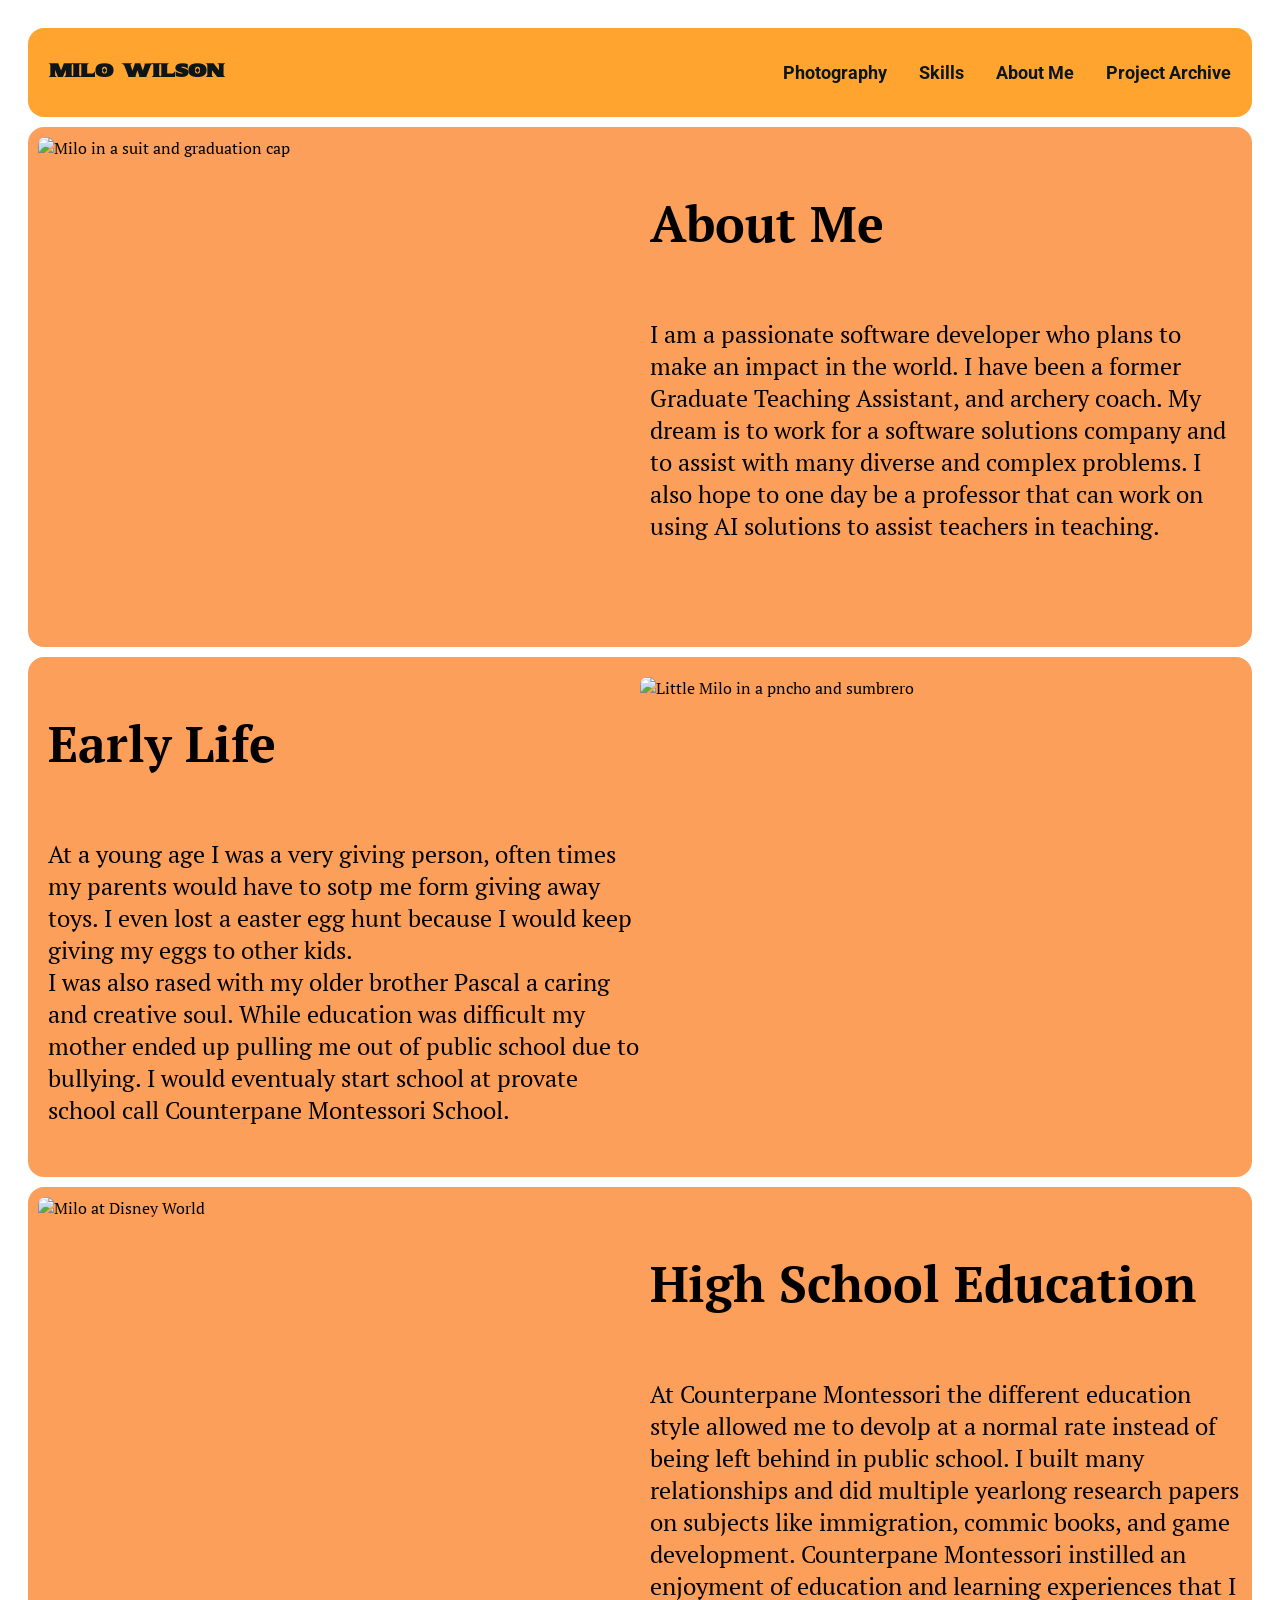
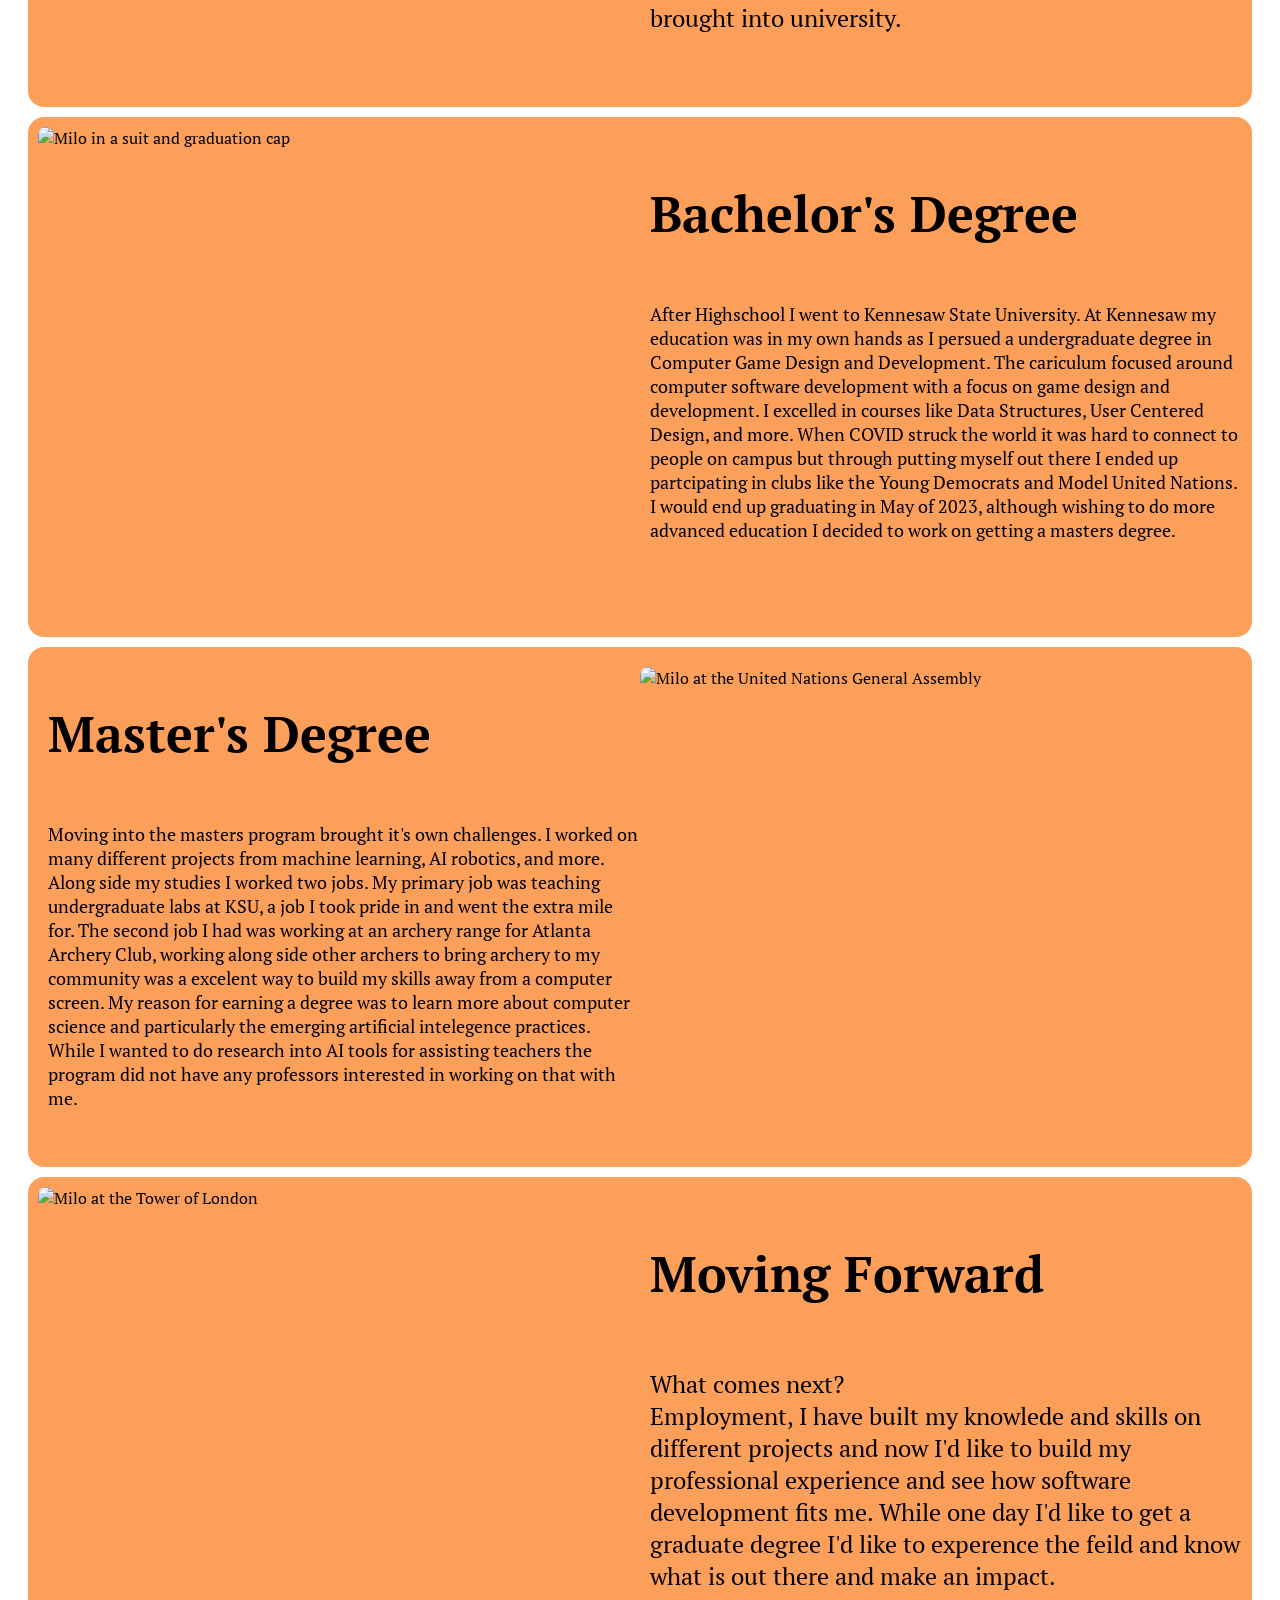
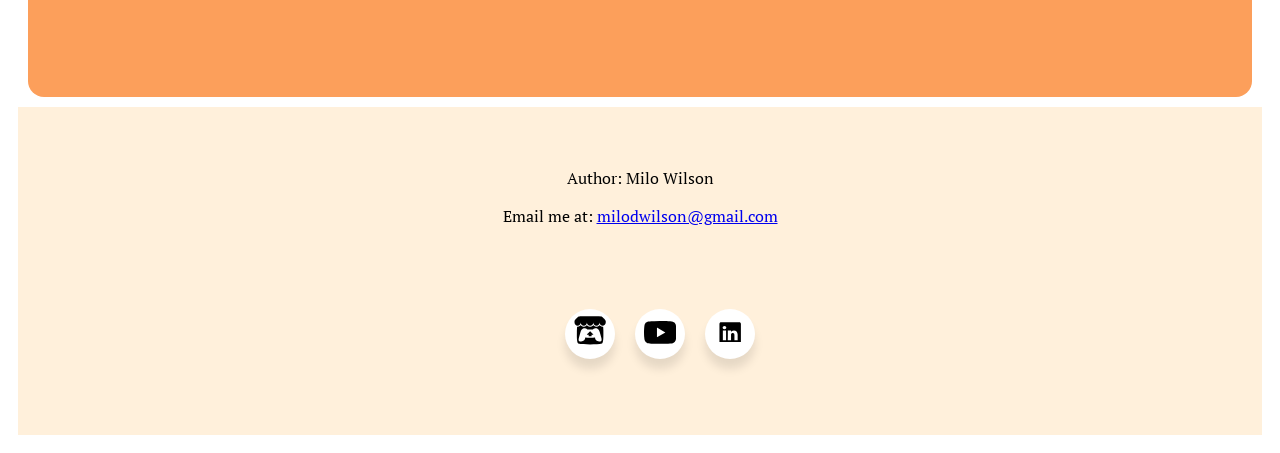
==== about-me.html @ 21caacc8 "Added the About Me page Created the About me page. need to go through and check things like spelling" ====
<!DOCTYPE html>
<html lang="en">
    <head>
        <meta charset="UTF-8">
        <meta name="viewport" content="width=device-width, initial-scale=1.0">
        <title>Document</title>
        <link rel = "stylesheet" href="style.css">        
        <link href="https://fonts.googleapis.com/css2?family=Finlandica:ital,wght@0,400..700;1,400..700&family=PT+Serif:ital,wght@0,400;0,700;1,400;1,700&family=Roboto:ital,wght@0,100..900;1,100..900&family=Sekuya&display=swap" rel="stylesheet">
    </head>
    <body>
        <!-- Header menu bar -->
        <header class="header">
            <h1><a href="index.html">MILO WILSON</a></h1>
            <h2><a href="#projArch"> Project Archive </a></h2>
            <h2><a href="about-me.html"> About Me </a></h2>
            <h2><a href="#skills"> Skills </a></h2>
            <h2><a href="#pictures"> Photography </a></h2>
        </header>

        <!-- About me text -->
        <div  class="aboutmeleft">
            <div class="leftheadlinebox">
                <img src="/images/IMG_0052.JPG" alt="Milo in a suit and graduation cap" style="object-position: 50% 30%;" >
            </div>
            <div class="rightheadlinebox">
                <h1>About Me</h1>
                <p>I am a passionate software developer who plans to make an impact in the world. I have been a former Graduate Teaching Assistant, and archery coach. My dream is to work for a software solutions company and to assist with many diverse and complex problems. I also hope to one day be a professor that can work on using AI solutions to assist teachers in teaching.</p>
            </div>
        </div>

        <!-- Early Life text -->
        <div class="aboutmeright">
            <div class="leftheadlinebox">
                <h1>Early Life</h1>
                <p>At a young age I was a very giving person, often times my parents would have to sotp me form giving away toys. I even lost a easter egg hunt because I would keep giving my eggs to other kids. <br> I was also rased with my older brother Pascal a caring and creative soul. While education was difficult my mother ended up pulling me out of public school due to bullying. I would eventualy start school at provate school call Counterpane Montessori School.</p>
            </div>
            <div class="rightheadlinebox">
                <img src="/images/photo.JPG" alt="Little Milo in a pncho and sumbrero" style="object-position: 50% 50%;" >
            </div>
        </div>

        <!-- Highschool text -->
        <div  class="aboutmeleft">
            <div class="leftheadlinebox">
                <img src="/images/7A127097-52F4-4627-A949-F23EF33FB3D7_1_105_c.jpeg" alt="Milo at Disney World" style="object-position: 50% 5%;" >
            </div>
            <div class="rightheadlinebox">
                <h1>High School Education</h1>
                <p>At Counterpane Montessori the different education style allowed me to devolp at a normal rate instead of being left behind in public school. I built many relationships and did multiple yearlong research papers on subjects like immigration, commic books, and game development. Counterpane Montessori instilled an enjoyment of education and learning experiences that I brought into university.</p>
            </div>
        </div>

        <!-- Bachelor's text -->
        <div  class="aboutmeleft">
            <div class="leftheadlinebox">
                <img src="/images/IMG_0249.JPG" alt="Milo in a suit and graduation cap" style="object-position: 50% 30%;" >
            </div>
            <div class="rightheadlinebox">
                <h1>Bachelor's Degree</h1>
                <p style="font-size: large;">After Highschool I went to Kennesaw State University. At Kennesaw my education was in my own hands as I persued a undergraduate degree in Computer Game Design and Development. The cariculum focused around computer software development with a focus on game design and development. I excelled in courses like Data Structures, User Centered Design, and more. When COVID struck the world it was hard to connect to people on campus but through putting myself out there I ended up partcipating in clubs like the Young Democrats and Model United Nations. I would end up graduating in May of 2023, although wishing to do more advanced education I decided to work on getting a masters degree. </p>
            </div>
        </div>

        <!-- Master's text -->
        <div class="aboutmeright">
            <div class="leftheadlinebox">
                <h1>Master's Degree</h1>
                <p style="font-size: large;">Moving into the masters program brought it's own challenges. I worked on many different projects from machine learning, AI robotics, and more. Along side my studies I worked two jobs. My primary job was teaching undergraduate labs at KSU, a job I took pride in and went the extra mile for. The second job I had was working at an archery range for Atlanta Archery Club, working along side other archers to bring archery to my community was a excelent way to build my skills away from a computer screen. My reason for earning a degree was to learn more about computer science and particularly the emerging artificial intelegence practices. While I wanted to do research into AI tools for assisting teachers the program did not have any professors interested in working on that with me.</p>
            </div>
            <div class="rightheadlinebox">
                <img src="/images/IMG_2482.png" alt="Milo at the United Nations General Assembly" style="object-position: 50% 35%;" >
            </div>
        </div>

        <!-- Moving Forward text -->
        <div  class="aboutmeleft">
            <div class="leftheadlinebox">
                <img src="/images/IMG_5169.jpeg" alt="Milo at the Tower of London" style="object-position: 50% 60%;" >
            </div>
            <div class="rightheadlinebox">
                <h1>Moving Forward</h1>
                <p>What comes next?<br>Employment, I have built my knowlede and skills on different projects and now I'd like to build my professional experience and see how software development fits me. While one day I'd like to get a graduate degree I'd like to experence the feild and know what is out there and make an impact.</p>
            </div>
        </div>
        
    </body>
    <footer>
        <br>
        <br>
        <p>Author: Milo Wilson</p>
        <p>Email me at: <a href="mailto:milodwilson@gmail.com">milodwilson@gmail.com</a></p>
        <ul class="wrapper">

        <!--Itch.io Button-->
        <li class="icon itchio">
            <span class="tooltip">itch.io</span>
            <a href="https://milo-wilson.itch.io/" target="_blank" rel="noopener noreferrer">
            <svg 
                height="1.8em"
                fill="currentColor"
                viewBox="0 0 48 48"
                xmlns="http://www.w3.org/2000/svg" 
                class="itchio" 
            >
                <path 
                d="M6.7871 2.2575C4.7672 3.4569.7878 8.0286.75 9.2274v1.9846C.75 13.7276 3.1014 15.9386 5.2363 15.9386c2.5635 0 4.6994-2.1245 4.6995-4.6462 0 2.5216 2.0626 4.6462 4.6264 4.6462 2.5639 0 4.5602-2.1245 4.5602-4.6462 0 2.5216 2.1932 4.6462 4.757 4.6462h.0465c2.5639 0 4.7571-2.1245 4.7571-4.6462 0 2.5216 1.9966 4.6462 4.5601 4.6462 2.5638 0 4.6264-2.1245 4.6264-4.6462 0 2.5216 2.1363 4.6462 4.6995 4.6462 2.135 0 4.4863-2.2106 4.4863-4.7266V9.2274c-.0378-1.1991-4.0172-5.771-6.0366-6.9698C34.7412 2.0372 30.3889 1.999 23.9027 2c-6.4862.0007-15.329.1019-17.1161.2575zm12.3032 12.4962a5.2887 5.2887 90 01-.902 1.1616c-.9678.9462-2.2943 1.5328-3.7566 1.5328a5.375 5.375 90 01-3.7646-1.5335c-.3506-.3434-.6171-.7107-.8611-1.1383l-.0011.0007c-.2438.4284-.5836.7954-.9349 1.1392a5.3784 5.3784 90 01-3.7646 1.5324c-.1762 0-.3597-.0487-.508-.0996-.2061 2.146-.293 4.197-.3239 5.6924l-.0004.0085c-.0038.7594-.0075 1.3839-.0114 2.2514.0397 4.5027-.4459 14.5942 1.9854 17.0737 3.7675.8786 10.7002 1.2785 17.6553 1.281h.0011c6.9549-.0024 13.8876-.4026 17.6551-1.281 2.4312-2.4797 1.9457-12.5711 1.9854-17.074-.0042-.8673-.0075-1.4918-.0114-2.2514l-.0007-.0085c-.0306-1.4957-.1175-3.5465-.3237-5.6925-.1483.0509-.3315.0996-.508.0996a5.3784 5.3784 90 01-3.7646-1.5324c-.3514-.3439-.6911-.7107-.9352-1.1392l-.0011-.0007c-.2442.4277-.5106.7952-.8611 1.1383a5.3747 5.3747 90 01-3.7643 1.5334c-1.4621 0-2.7888-.5869-3.7566-1.5329a5.2887 5.2887 90 01-.902-1.1616 5.2822 5.2822 90 01-.8938 1.1616 5.3765 5.3765 90 01-3.765 1.5332c-.0509 0-.1019-.0023-.1528-.0038h-.0014c-.0509.0015-.1019.0038-.1533.0038a5.3765 5.3765 90 01-3.765-1.5329 5.2826 5.2826 90 01-.8938-1.1616zm-3.8661 4.9991-.0004.0019h.0028c1.531.0033 2.8911 0 4.5763 1.8392 1.3263-.1391 2.7123-.2085 4.0993-.2065h.0011c1.3871-.0019 2.773.0674 4.0994.2065 1.6852-1.8394 3.0454-1.8362 4.5763-1.8392h.0027l-.0004-.0019c.7234 0 3.6169 0 5.6332 5.6629L40.3803 33.1842c1.6049 5.7793-.5138 5.9207-3.1567 5.9256-3.9192-.1459-6.0893-2.9921-6.0893-5.8379-2.1695.3555-4.7003.5333-7.2312.5335h-.0011c-2.531 0-5.062-.1779-7.2312-.5335 0 2.8458-2.1703 5.692-6.0893 5.8379-2.6427-.005-4.7612-.1463-3.1565-5.9256L9.5913 25.4159C11.6076 19.7531 14.5012 19.7531 15.2245 19.7531zm8.678 4.4503v.0011c-.0038.0038-4.1258 3.7894-4.867 5.1359l2.6993-.1081v2.3541c0 .1102 1.0832.0653 2.1676.0151h.0011c1.084.0503 2.1674.0951 2.1674-.0151v-2.3541l2.6993.1081c-.7414-1.3465-4.867-5.1359-4.867-5.1359v-.0011l-.0007.0004z"
                ></path>
            </svg>
            </a>
        </li>

        <!--YouTube Button-->
        <li class="icon youtube">
            <span class="tooltip">YouTube</span>
            <a href="https://www.youtube.com/@milodwilson" target="_blank" rel="noopener noreferrer">
            <svg
                height="1.8em"
                fill="currentColor"
                viewBox="0 0 48 48"
                xmlns="http://www.w3.org/2000/svg"
                class="youtube"
            >
                <path
                d="M24.153 8.997h.267c2.466.009 14.961.099 18.33 1.005a6.03 6.03 90 014.245 4.26c.303 1.14.516 2.649.66 4.206l.03.312.066.78.024.312c.195 2.742.219 5.31.222 5.871v.225c-.003.582-.03 3.324-.246 6.18l-.024.315-.027.312c-.15 1.716-.372 3.42-.705 4.674a6.03 6.03 90 01-4.245 4.26c-3.48.936-16.707 1.002-18.54 1.005h-.426c-.927 0-4.761-.018-8.781-.156l-.51-.018-.261-.012-.513-.021-.513-.021c-3.33-.147-6.501-.384-7.962-.78a6.03 6.03 90 01-4.245-4.257c-.333-1.251-.555-2.958-.705-4.674L.27 32.46l-.024-.312A93 93 90 010 26.04v-.369c.006-.645.03-2.874.192-5.334l.021-.309.009-.156.024-.312.066-.78.03-.312c.144-1.557.357-3.069.66-4.206a6.03 6.03 90 014.245-4.26c1.461-.39 4.632-.63 7.962-.78l.51-.021.516-.018.258-.009.513-.021A300 300 90 0123.574 9zM19.2 18.627v14.454l12.471-7.224z"
                ></path>
            </svg>
            </a>
        </li>

        <!--Linked In Button-->
        <li class="icon linkedin">
            <span class="tooltip">LinkedIn</span>
            <a href="https://www.linkedin.com/in/milo-wilson-0049b21b9/" target="_blank" rel="noopener noreferrer">
            <svg
                xmlns="http://www.w3.org/2000/svg"
                height="1.2em"
                fill="currentColor"
                class="bi bi-linkedin"
                viewBox="0 0 48 48"
            >
                <path
                d="M1 6.4137C1 4.5281 2.5669 3 4.5001 3h40.6608C47.0941 3 48.661 4.5281 48.661 6.4137v40.8335c0 1.8856-1.5669 3.4137-3.5001 3.4137H4.5001C2.5669 50.661 1 49.1328 1 47.2472zm14.7243 36.4845V21.3763H8.5721v21.5219zm-3.5746-24.462c2.4933 0 4.0452-1.6503 4.0452-3.7176-.0447-2.112-1.549-3.7176-3.9976-3.7176S8.1491 12.6096 8.1491 14.7186c0 2.0673 1.552 3.7176 3.9529 3.7176zm14.62 24.462V30.8787c0-.6434.0477-1.2868.2383-1.7456.5153-1.2839 1.692-2.6154 3.6699-2.6154 2.5886 0 3.6222 1.972 3.6222 4.8674v11.5131h7.1521V30.554c0-6.613-3.5269-9.6871-8.2334-9.6871-3.795 0-5.4959 2.0852-6.4491 3.5537v.0745h-.0477l.0477-.0745V21.3763h-7.1491c.0894 2.0196 0 21.5219 0 21.5219z"
                ></path>
            </svg>
            </a>
        </li>
        </ul>
    </footer>
</html>
---- style.css ----
/*
Website colors
--white: #ffffffff;
--sandy-brown: #fc9f5bff;
--red: #ff0000ff;
--ink-black: #0c1618ff;
--dim-grey: #65655eff;
*/

.header {
    overflow: hidden;
    top: 10px;
    background-color: rgba(255, 145, 0, 0.816);
    padding: 5px;
    border-radius: 16px;
    border: #0000004e;
    margin: 10px;
  }
  
  .header h1, h1:visited{
    float: left;
    font-family: "Sekuya", system-ui;
    color: #0c1618ff;
    text-align: center;
    padding: 14px 16px;
    text-decoration: none;
    font-size: 18px;
  }
  
  .header h1.hover {
    background-color: #ff0022c7;
    color: inherit;
  }
  
  .header h1.active {
    background-color: #ff002250;
    color: inherit;
  }

  .header h2 {
    float: right;
    font-family: "Roboto", sans-serif;
    color: #0c1618ff;
    text-align: center;
    padding: 14px 16px;
    text-decoration: none;
    font-size: 18px;
  }
  
  .header h2:hover {
    background-color: #ff0022c7;
    color: black;
  }
  
  .header h2.active {
    background-color: #ff002250;
    color: #0c1618ff;
  }

  .header a, a:visited, a:hover, a:focus, a:active {
    color: inherit;
    text-decoration: none;
  }

/*Sets anything labled "body" to have that background color*/
body{
  /*Cite Background Info*/
  background-image: url("images/output-onlinepngtools (1).png");
  background-repeat: no-repeat; /*Stops the background from repeating if the background does not fill the page*/
  background-attachment: fixed; /*Makes the background streatch to the end of the page and not move with the page*/
  background-position: center; /*Centers the immage*/
  background-size: cover; /*Makes the background size shift as needed*/
  font-family: "PT Serif", serif;
  padding: 10px;
}

.headlinebox { /* Box that all the Headline elements are in*/
    margin: 10px; /* Gives items space between*/
    width:  -10px;
    border: 10px;
    height: 500px;
    padding: 10px;
    object-fit: contain;
    background-color: #fc9f5bff;
    overflow: hidden; 
    border-radius: 16px;
    display: flex;
}

.aboutmeleft{
  margin: 10px; /* Gives items space between*/
  width:  -10px;
  border: 10px;
  height: 500px;
  padding: 10px;
  object-fit: contain;
  background-color: #fc9f5bff;
  overflow: hidden; 
  border-radius: 16px;
  display: flex;
}

.aboutmeright{
  margin: 10px; /* Gives items space between*/
  width:  -10px;
  border: 10px;
  height: 500px;
  padding: 10px;
  object-fit: contain;
  background-color: #fc9f5bff;
  overflow: hidden; 
  border-radius: 16px;
  display: flex;
}

.leftheadlinebox { /* Left side of the box that all the Headline elements are in*/
    border-radius: 8px;
    width:  100%;
    height: 100%;
    object-fit: contain;
    display: inline-block;
  }

  .leftheadlinebox p { /* Rignt side of the box that all the Headline elements are in*/
    width:  100%;
    padding: 10px;
    font-size: x-large;
    display: inline-block;
    justify-content: center; /* Horizontal center */
    align-items: center;     /* Vertical center */
    object-fit: contain;
  }

  .leftheadlinebox h1 { /* Rignt side of the box that all the Headline elements are in*/
    width:  -10px;
    height: 10%;
    padding: 10px;
    font-style: bolder;
    font-size: 50px;
    display: inline-block;
    justify-content: center; /* Horizontal center */
    align-items: center;     /* Vertical center */
    object-fit: contain;

  }
  .leftheadlinebox img {
    border-radius: 8px;
    width:  100%;
    height: 100%;
    object-fit: cover;
    display: inline-block;
  }
  
.centerheadlinebox { /* Center side of the box that all the Headline elements are in*/
    border-radius: 8px;
    width:  100%;
    height: 100%;
    display: inline-block;
    object-fit: fill;
  }

.rightheadlinebox { /* Rignt side of the box that all the Headline elements are in*/
  width:  100%;
  height: 100%;
  padding: 10px;
  display: inline-block;
  object-fit: contain;
}

  .rightheadlinebox p { /* Rignt side of the box that all the Headline elements are in*/
    width:  100%;
    padding: 10px;
    font-size: x-large;
    display: inline-block;
    justify-content: center; /* Horizontal center */
    align-items: center;     /* Vertical center */
    object-fit: contain;
  }

  .rightheadlinebox h1 { /* Rignt side of the box that all the Headline elements are in*/
    width:  -10px;
    height: 10%;
    padding: 10px;
    font-style: bolder;
    font-size: 50px;
    display: inline-block;
    justify-content: center; /* Horizontal center */
    align-items: center;     /* Vertical center */
    object-fit: contain;

  }

  .rightheadlinebox img {
    border-radius: 8px;
    width:  100%;
    height: 100%;
    object-fit: cover;
    display: inline-block;
  }
.contentbox {
  margin: 10px; /* Gives items space between*/
  width: -10px;
  border: 10px;
  height: 500px;
  padding: 10px;
  border-radius: 16px;
  display: flex;
  justify-content: center; /* Horizontal center */
  align-items: center;     /* Vertical center */
  overflow: clip;

}

.contentbox img {
  border-radius: 8px;
  width: 100%;
  height: 70%;
  object-fit: cover;
  overflow: clip;
  border-radius: 16px;
  display: flex;
  justify-content: center; /* Horizontal center */
  align-items: center;     /* Vertical center */
}

.contentbox h4 {
  font-style: bolder;
  font-size: 20px;
  display: flex;
  justify-content: center; /* Horizontal center */
  align-items: center;     /* Vertical center */}

.contentbox p {
  font-style: bolder;
  font-size: medium;
  display: flex;
  justify-content: center; /* Horizontal center */
  align-items: center;     /* Vertical center */
  text-align: center;

}

.rightcontentbox{ /* Right side of the box that holds content elements*/
  margin: 10px; /* Gives items space between*/
  width: 30%;
  height: 500px;
  padding: 10px;
  display: inline-block;
  object-fit: contain;
  background-color: rgb(216, 150, 64);
  border-radius: 16px;
}
.rightcontentbox p{
  font-size: small;
}
.rightcontentbox h1{
  font-size: medium;
}

.centercontentbox{ /* Center side of the box that holds content elements*/
  margin: 10px; /* Gives items space between*/
  width: 30%;
  height: 500px;
  padding: 10px;
  display: inline-block;
  object-fit: contain;
  background-color: rgb(232, 202, 161);
  border-radius: 16px;
}

.leftcontentbox{ /* Left side of the box that holds content elements*/
  margin: 10px; /* Gives items space between*/
  width: 30%;
  height: 500px;
  padding: 10px;
  display: inline-block;
  object-fit: contain;
  background-color: antiquewhite;
  border-radius: 16px;
}
.leftcontentbox p{
  font-size: small;
}
.leftcontentbox h1{
  font-size: medium;
}
footer {
  top: 10px;
  width: 100%;
  text-align: center;
  font: 22px;
  background-color: rgba(255, 235, 205, 0.715);
  color: black;
}


/* Got code from https://uiverse.io/david-mohseni/brave-shrimp-86 */
.wrapper {
  display: inline-flex;
  list-style: none;
  height: 120px;
  width: 90%;
  padding-top: 40px;
  font-family: "Poppins", sans-serif;
  justify-content: center;
}

.wrapper .icon {
  position: relative;
  background: #fff;
  border-radius: 50%;
  margin: 10px;
  width: 50px;
  height: 50px;
  font-size: 18px;
  display: flex;
  justify-content: center;
  align-items: center;
  flex-direction: column;
  box-shadow: 0 10px 10px rgba(0, 0, 0, 0.1);
  cursor: pointer;
  transition: all 0.2s cubic-bezier(0.68, -0.55, 0.265, 1.55);
}

.wrapper .tooltip {
  position: absolute;
  top: 0;
  font-size: 14px;
  background: #fff;
  color: #fff;
  padding: 5px 8px;
  border-radius: 5px;
  box-shadow: 0 10px 10px rgba(0, 0, 0, 0.1);
  opacity: 0;
  pointer-events: none;
  transition: all 0.3s cubic-bezier(0.68, -0.55, 0.265, 1.55);
}

.wrapper .tooltip::before {
  position: absolute;
  content: "";
  height: 8px;
  width: 8px;
  background: #fff;
  bottom: -3px;
  left: 50%;
  transform: translate(-50%) rotate(45deg);
  transition: all 0.3s cubic-bezier(0.68, -0.55, 0.265, 1.55);
}

.wrapper .icon:hover .tooltip {
  top: -45px;
  opacity: 1;
  visibility: visible;
  pointer-events: auto;
}

.wrapper .icon:hover span,
.wrapper .icon:hover .tooltip {
  text-shadow: 0px -1px 0px rgba(0, 0, 0, 0.1);
}

.wrapper .itchio:hover,
.wrapper .itchio:hover .tooltip,
.wrapper .itchio:hover .tooltip::before {
  background: #fa5c5c;
  color: #fff;
}

.wrapper .youtube:hover,
.wrapper .youtube:hover .tooltip,
.wrapper .youtube:hover .tooltip::before {
  background: #CD201F;
  color: #fff;
}

.wrapper .linkedin:hover,
.wrapper .linkedin:hover .tooltip,
.wrapper .linkedin:hover .tooltip::before {
  background: #0077B5;
  color: #fff;
}
.wrapper .icon a {
  color: inherit;
  text-decoration: none;
}

.wrapper .icon a:visited {
  color: inherit;
}

.wrapper .icon a:hover {
  color: inherit;
}

.wrapper .icon a:active {
  color: inherit;
}
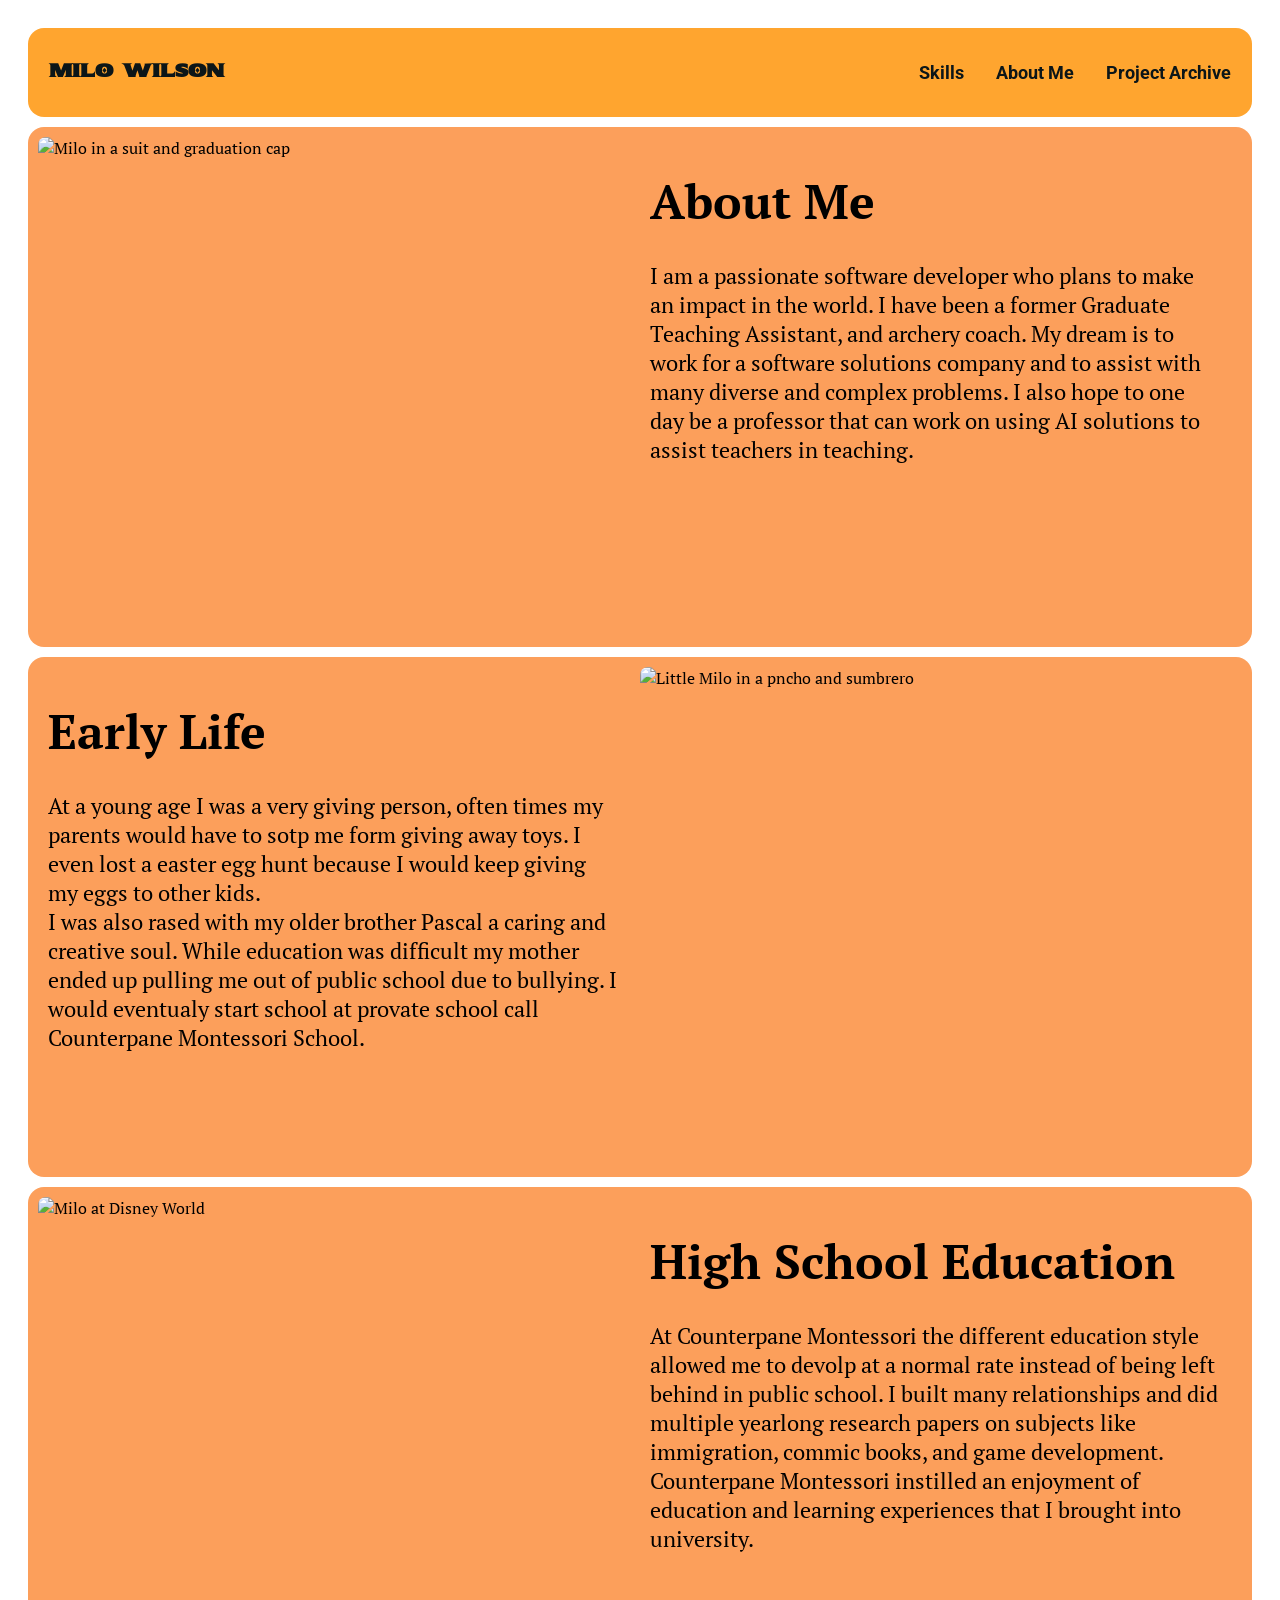
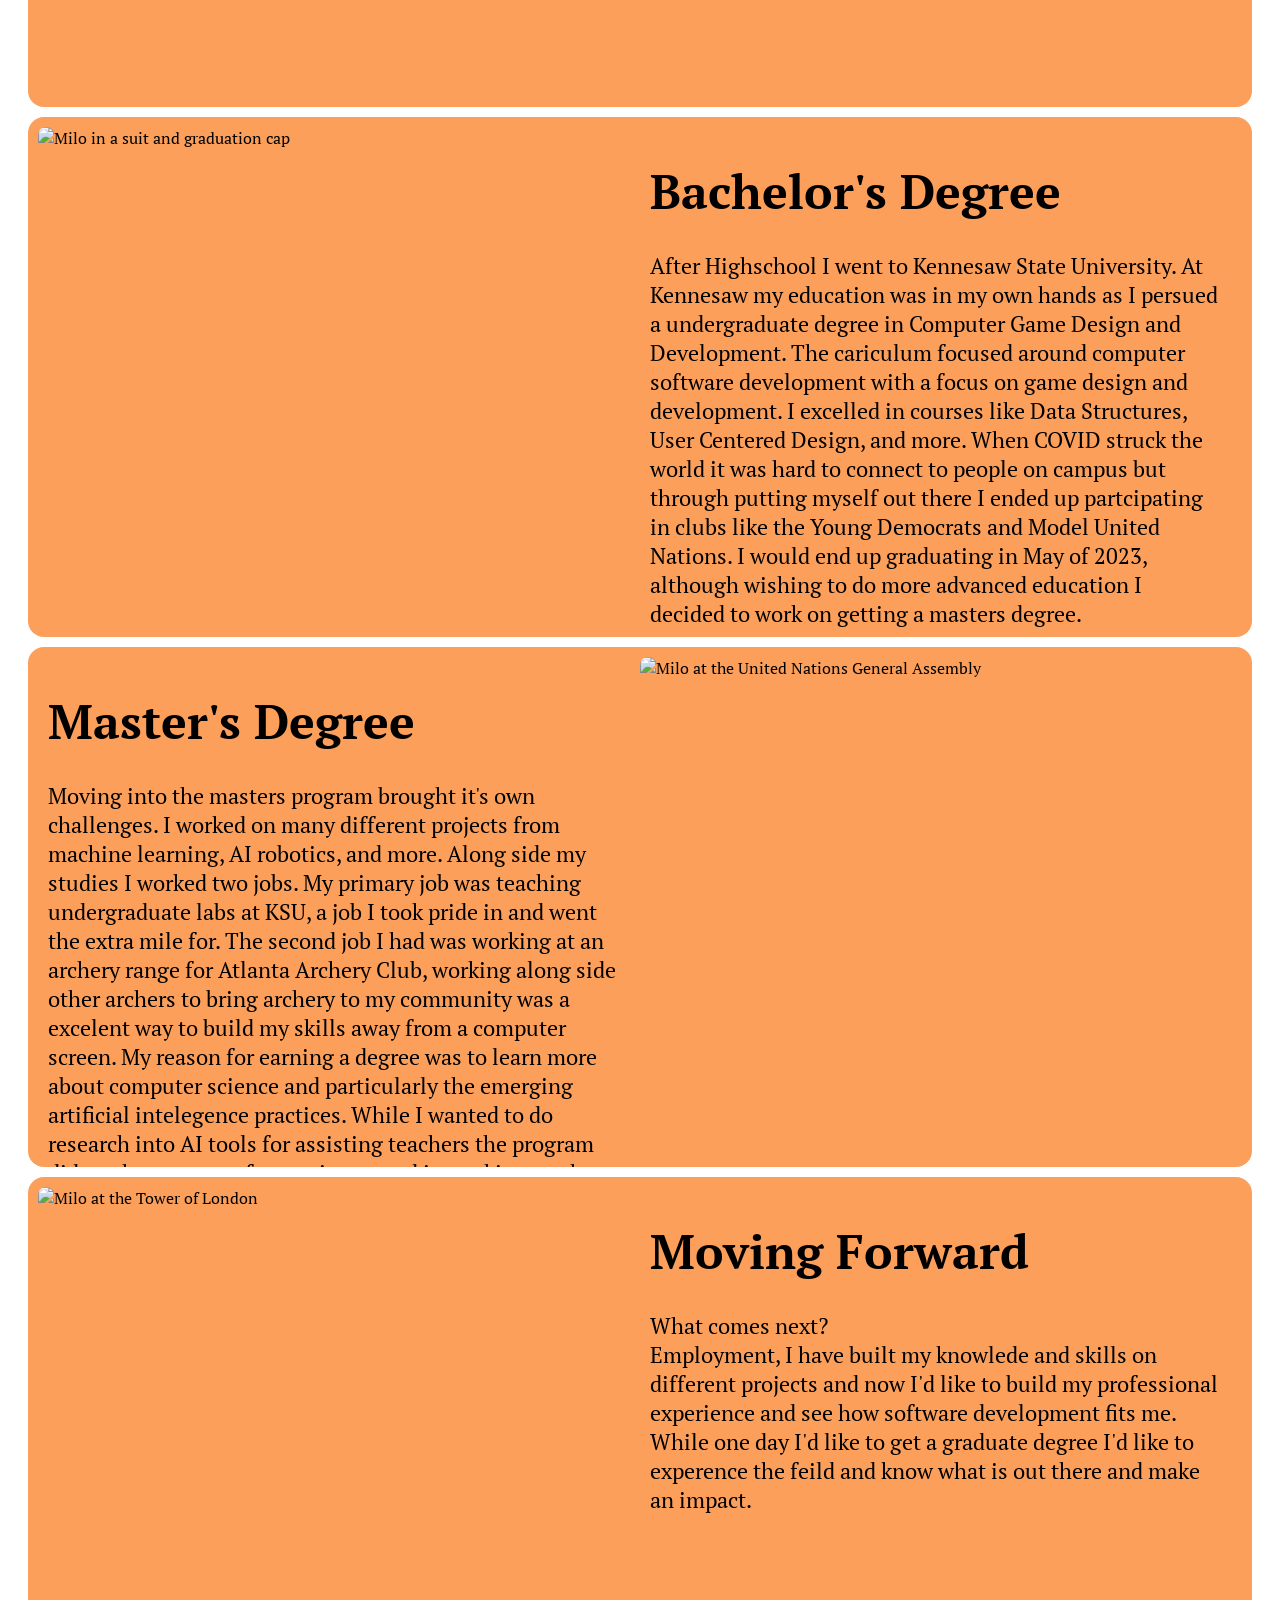
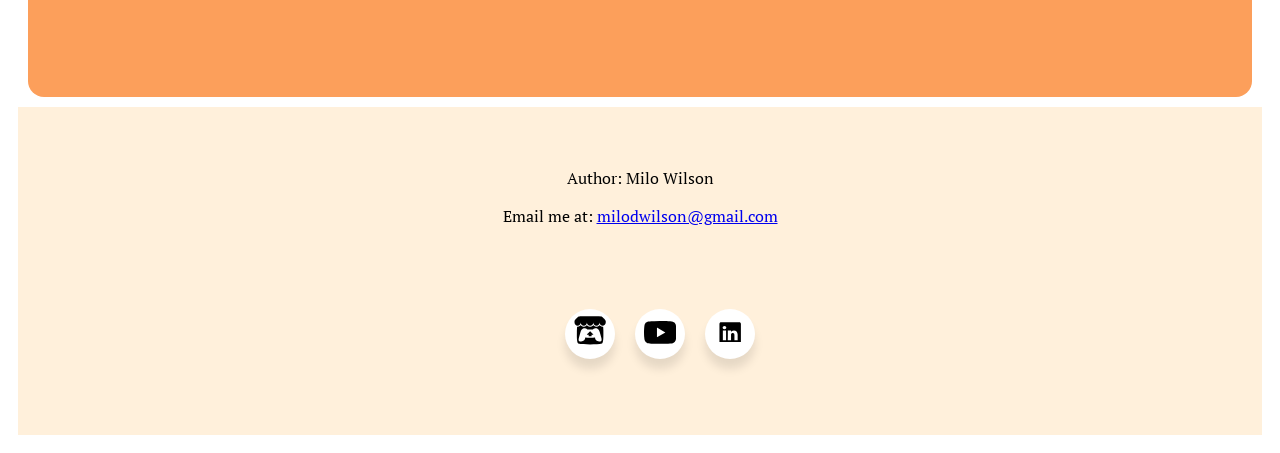
==== commit 9f0433d5: "Changed home page and fixed link issue on homepage" ====
--- a/about-me.html
+++ b/about-me.html
@@ -3,7 +3,7 @@
     <head>
         <meta charset="UTF-8">
         <meta name="viewport" content="width=device-width, initial-scale=1.0">
-        <title>Document</title>
+        <title>Milo Wilson - About Me</title>
         <link rel = "stylesheet" href="style.css">        
         <link href="https://fonts.googleapis.com/css2?family=Finlandica:ital,wght@0,400..700;1,400..700&family=PT+Serif:ital,wght@0,400;0,700;1,400;1,700&family=Roboto:ital,wght@0,100..900;1,100..900&family=Sekuya&display=swap" rel="stylesheet">
     </head>
@@ -11,20 +11,21 @@
         <!-- Header menu bar -->
         <header class="header">
             <h1><a href="index.html">MILO WILSON</a></h1>
-            <h2><a href="#projArch"> Project Archive </a></h2>
+            <h2><a href="project-archive.html"> Project Archive </a></h2>
             <h2><a href="about-me.html"> About Me </a></h2>
-            <h2><a href="#skills"> Skills </a></h2>
-            <h2><a href="#pictures"> Photography </a></h2>
+            <h2><a href="skills.html"> Skills </a></h2>
         </header>
 
-        <!-- About me text -->
+        <!-- About Me text -->
         <div  class="aboutmeleft">
             <div class="leftheadlinebox">
                 <img src="/images/IMG_0052.JPG" alt="Milo in a suit and graduation cap" style="object-position: 50% 30%;" >
             </div>
             <div class="rightheadlinebox">
                 <h1>About Me</h1>
-                <p>I am a passionate software developer who plans to make an impact in the world. I have been a former Graduate Teaching Assistant, and archery coach. My dream is to work for a software solutions company and to assist with many diverse and complex problems. I also hope to one day be a professor that can work on using AI solutions to assist teachers in teaching.</p>
+                <p>
+                    I am a passionate software developer who plans to make an impact in the world. I have been a former Graduate Teaching Assistant, and archery coach. My dream is to work for a software solutions company and to assist with many diverse and complex problems. I also hope to one day be a professor that can work on using AI solutions to assist teachers in teaching.
+                </p>
             </div>
         </div>
 
@@ -32,7 +33,9 @@
         <div class="aboutmeright">
             <div class="leftheadlinebox">
                 <h1>Early Life</h1>
-                <p>At a young age I was a very giving person, often times my parents would have to sotp me form giving away toys. I even lost a easter egg hunt because I would keep giving my eggs to other kids. <br> I was also rased with my older brother Pascal a caring and creative soul. While education was difficult my mother ended up pulling me out of public school due to bullying. I would eventualy start school at provate school call Counterpane Montessori School.</p>
+                <p>
+                    At a young age I was a very giving person, often times my parents would have to sotp me form giving away toys. I even lost a easter egg hunt because I would keep giving my eggs to other kids. <br> I was also rased with my older brother Pascal a caring and creative soul. While education was difficult my mother ended up pulling me out of public school due to bullying. I would eventualy start school at provate school call Counterpane Montessori School.
+                </p>
             </div>
             <div class="rightheadlinebox">
                 <img src="/images/photo.JPG" alt="Little Milo in a pncho and sumbrero" style="object-position: 50% 50%;" >
@@ -46,7 +49,9 @@
             </div>
             <div class="rightheadlinebox">
                 <h1>High School Education</h1>
-                <p>At Counterpane Montessori the different education style allowed me to devolp at a normal rate instead of being left behind in public school. I built many relationships and did multiple yearlong research papers on subjects like immigration, commic books, and game development. Counterpane Montessori instilled an enjoyment of education and learning experiences that I brought into university.</p>
+                <p>
+                    At Counterpane Montessori the different education style allowed me to devolp at a normal rate instead of being left behind in public school. I built many relationships and did multiple yearlong research papers on subjects like immigration, commic books, and game development. Counterpane Montessori instilled an enjoyment of education and learning experiences that I brought into university.
+                </p>
             </div>
         </div>
 
@@ -57,7 +62,9 @@
             </div>
             <div class="rightheadlinebox">
                 <h1>Bachelor's Degree</h1>
-                <p style="font-size: large;">After Highschool I went to Kennesaw State University. At Kennesaw my education was in my own hands as I persued a undergraduate degree in Computer Game Design and Development. The cariculum focused around computer software development with a focus on game design and development. I excelled in courses like Data Structures, User Centered Design, and more. When COVID struck the world it was hard to connect to people on campus but through putting myself out there I ended up partcipating in clubs like the Young Democrats and Model United Nations. I would end up graduating in May of 2023, although wishing to do more advanced education I decided to work on getting a masters degree. </p>
+                <p>
+                    After Highschool I went to Kennesaw State University. At Kennesaw my education was in my own hands as I persued a undergraduate degree in Computer Game Design and Development. The cariculum focused around computer software development with a focus on game design and development. I excelled in courses like Data Structures, User Centered Design, and more. When COVID struck the world it was hard to connect to people on campus but through putting myself out there I ended up partcipating in clubs like the Young Democrats and Model United Nations. I would end up graduating in May of 2023, although wishing to do more advanced education I decided to work on getting a masters degree.
+                </p>
             </div>
         </div>
 
@@ -65,7 +72,9 @@
         <div class="aboutmeright">
             <div class="leftheadlinebox">
                 <h1>Master's Degree</h1>
-                <p style="font-size: large;">Moving into the masters program brought it's own challenges. I worked on many different projects from machine learning, AI robotics, and more. Along side my studies I worked two jobs. My primary job was teaching undergraduate labs at KSU, a job I took pride in and went the extra mile for. The second job I had was working at an archery range for Atlanta Archery Club, working along side other archers to bring archery to my community was a excelent way to build my skills away from a computer screen. My reason for earning a degree was to learn more about computer science and particularly the emerging artificial intelegence practices. While I wanted to do research into AI tools for assisting teachers the program did not have any professors interested in working on that with me.</p>
+                <p>
+                    Moving into the masters program brought it's own challenges. I worked on many different projects from machine learning, AI robotics, and more. Along side my studies I worked two jobs. My primary job was teaching undergraduate labs at KSU, a job I took pride in and went the extra mile for. The second job I had was working at an archery range for Atlanta Archery Club, working along side other archers to bring archery to my community was a excelent way to build my skills away from a computer screen. My reason for earning a degree was to learn more about computer science and particularly the emerging artificial intelegence practices. While I wanted to do research into AI tools for assisting teachers the program did not have any professors interested in working on that with me.
+                </p>
             </div>
             <div class="rightheadlinebox">
                 <img src="/images/IMG_2482.png" alt="Milo at the United Nations General Assembly" style="object-position: 50% 35%;" >
--- a/style.css
+++ b/style.css
@@ -7,16 +7,16 @@
 --dim-grey: #65655eff;
 */
 
+/* --------- Home Page & Cross Page Elements --------- */
 .header {
     overflow: hidden;
     top: 10px;
     background-color: rgba(255, 145, 0, 0.816);
     padding: 5px;
     border-radius: 16px;
-    border: #0000004e;
+    border: #0c1618ff;
     margin: 10px;
   }
-  
   .header h1, h1:visited{
     float: left;
     font-family: "Sekuya", system-ui;
@@ -26,17 +26,14 @@
     text-decoration: none;
     font-size: 18px;
   }
-  
   .header h1.hover {
     background-color: #ff0022c7;
     color: inherit;
   }
-  
   .header h1.active {
     background-color: #ff002250;
     color: inherit;
   }
-
   .header h2 {
     float: right;
     font-family: "Roboto", sans-serif;
@@ -46,17 +43,14 @@
     text-decoration: none;
     font-size: 18px;
   }
-  
   .header h2:hover {
     background-color: #ff0022c7;
     color: black;
   }
-  
   .header h2.active {
     background-color: #ff002250;
     color: #0c1618ff;
   }
-
   .header a, a:visited, a:hover, a:focus, a:active {
     color: inherit;
     text-decoration: none;
@@ -87,203 +81,87 @@
     display: flex;
 }
 
-.aboutmeleft{
-  margin: 10px; /* Gives items space between*/
-  width:  -10px;
-  border: 10px;
-  height: 500px;
-  padding: 10px;
-  object-fit: contain;
-  background-color: #fc9f5bff;
-  overflow: hidden; 
-  border-radius: 16px;
-  display: flex;
-}
-
-.aboutmeright{
-  margin: 10px; /* Gives items space between*/
-  width:  -10px;
-  border: 10px;
-  height: 500px;
-  padding: 10px;
-  object-fit: contain;
-  background-color: #fc9f5bff;
-  overflow: hidden; 
-  border-radius: 16px;
-  display: flex;
-}
-
 .leftheadlinebox { /* Left side of the box that all the Headline elements are in*/
-    border-radius: 8px;
-    width:  100%;
-    height: 100%;
-    object-fit: contain;
-    display: inline-block;
-  }
-
-  .leftheadlinebox p { /* Rignt side of the box that all the Headline elements are in*/
-    width:  100%;
-    padding: 10px;
-    font-size: x-large;
-    display: inline-block;
-    justify-content: center; /* Horizontal center */
-    align-items: center;     /* Vertical center */
-    object-fit: contain;
-  }
-
-  .leftheadlinebox h1 { /* Rignt side of the box that all the Headline elements are in*/
-    width:  -10px;
-    height: 10%;
-    padding: 10px;
-    font-style: bolder;
-    font-size: 50px;
-    display: inline-block;
-    justify-content: center; /* Horizontal center */
-    align-items: center;     /* Vertical center */
-    object-fit: contain;
-
-  }
-  .leftheadlinebox img {
-    border-radius: 8px;
-    width:  100%;
-    height: 100%;
-    object-fit: cover;
-    display: inline-block;
-  }
-  
-.centerheadlinebox { /* Center side of the box that all the Headline elements are in*/
-    border-radius: 8px;
-    width:  100%;
-    height: 100%;
-    display: inline-block;
-    object-fit: fill;
-  }
-
-.rightheadlinebox { /* Rignt side of the box that all the Headline elements are in*/
+  border-radius: 8px;
   width:  100%;
   height: 100%;
-  padding: 10px;
-  display: inline-block;
-  object-fit: contain;
-}
-
-  .rightheadlinebox p { /* Rignt side of the box that all the Headline elements are in*/
-    width:  100%;
-    padding: 10px;
-    font-size: x-large;
-    display: inline-block;
-    justify-content: center; /* Horizontal center */
-    align-items: center;     /* Vertical center */
-    object-fit: contain;
-  }
-
-  .rightheadlinebox h1 { /* Rignt side of the box that all the Headline elements are in*/
-    width:  -10px;
-    height: 10%;
-    padding: 10px;
-    font-style: bolder;
-    font-size: 50px;
-    display: inline-block;
-    justify-content: center; /* Horizontal center */
-    align-items: center;     /* Vertical center */
-    object-fit: contain;
-
-  }
-
-  .rightheadlinebox img {
-    border-radius: 8px;
-    width:  100%;
-    height: 100%;
-    object-fit: cover;
-    display: inline-block;
-  }
-.contentbox {
-  margin: 10px; /* Gives items space between*/
-  width: -10px;
-  border: 10px;
-  height: 500px;
-  padding: 10px;
-  border-radius: 16px;
-  display: flex;
-  justify-content: center; /* Horizontal center */
-  align-items: center;     /* Vertical center */
-  overflow: clip;
-
-}
-
-.contentbox img {
-  border-radius: 8px;
-  width: 100%;
-  height: 70%;
+  object-fit: contain;
+  display: block;
+}
+.leftheadlinebox p { /* Rignt side of the box that all the Headline elements are in*/
+  width:  95%;
+  padding: 10px;
+  font-size: clamp(.5rem, 2vw, 1.4rem);
+  display: block;
+  justify-content: center; /* Horizontal center */
+  align-items: center;     /* Vertical center */
+  object-fit: contain;
+}
+.leftheadlinebox h1 { /* Rignt side of the box that all the Headline elements are in*/
+  width:  -10px;
+  height: 10%;
+  padding-left: 10px;
+  padding-top: -5px;
+  font-size: clamp(2rem, 5vw, 3rem);
+  display: block;
+  justify-content: center; /* Horizontal center */
+  align-items: center;     /* Vertical center */
+  object-fit: contain;
+
+}
+.leftheadlinebox img {
+  border-radius: 8px;
+  width:  100%;
+  height: 100%;
   object-fit: cover;
-  overflow: clip;
-  border-radius: 16px;
-  display: flex;
-  justify-content: center; /* Horizontal center */
-  align-items: center;     /* Vertical center */
-}
-
-.contentbox h4 {
-  font-style: bolder;
-  font-size: 20px;
-  display: flex;
-  justify-content: center; /* Horizontal center */
-  align-items: center;     /* Vertical center */}
-
-.contentbox p {
-  font-style: bolder;
-  font-size: medium;
-  display: flex;
-  justify-content: center; /* Horizontal center */
-  align-items: center;     /* Vertical center */
-  text-align: center;
-
-}
-
-.rightcontentbox{ /* Right side of the box that holds content elements*/
-  margin: 10px; /* Gives items space between*/
-  width: 30%;
-  height: 500px;
-  padding: 10px;
-  display: inline-block;
-  object-fit: contain;
-  background-color: rgb(216, 150, 64);
-  border-radius: 16px;
-}
-.rightcontentbox p{
-  font-size: small;
-}
-.rightcontentbox h1{
-  font-size: medium;
-}
-
-.centercontentbox{ /* Center side of the box that holds content elements*/
-  margin: 10px; /* Gives items space between*/
-  width: 30%;
-  height: 500px;
-  padding: 10px;
-  display: inline-block;
-  object-fit: contain;
-  background-color: rgb(232, 202, 161);
-  border-radius: 16px;
-}
-
-.leftcontentbox{ /* Left side of the box that holds content elements*/
-  margin: 10px; /* Gives items space between*/
-  width: 30%;
-  height: 500px;
-  padding: 10px;
-  display: inline-block;
-  object-fit: contain;
-  background-color: antiquewhite;
-  border-radius: 16px;
-}
-.leftcontentbox p{
-  font-size: small;
-}
-.leftcontentbox h1{
-  font-size: medium;
-}
+  display: block;
+  margin: 0 auto;
+}
+
+.centerheadlinebox { /* Center side of the box that all the Headline elements are in*/
+  border-radius: 8px;
+  width:  100%;
+  height: 100%;
+  display: inline-block;
+  object-fit: fill;
+}
+
+.rightheadlinebox { /* Rignt side of the box that all the Headline elements are in*/
+width:  100%;
+height: 100%;
+display: block;
+object-fit: contain;
+}
+.rightheadlinebox p { /* Rignt side of the box that all the Headline elements are in*/
+  width:  95%;
+  padding: 10px;
+  font-size: clamp(.5rem, 2vw, 1.4rem);
+  display: block;
+  justify-content: center; /* Horizontal center */
+  align-items: center;     /* Vertical center */
+  object-fit: contain;
+}
+.rightheadlinebox h1 { /* Rignt side of the box that all the Headline elements are in*/
+  width:  -10px;
+  height: 10%;
+  padding-left: 10px;
+  padding-top: -5px;
+  font-size: clamp(2rem, 5vw, 3rem);
+  display: block;
+  justify-content: center; /* Horizontal center */
+  align-items: center;     /* Vertical center */
+  object-fit: contain;
+
+}
+.rightheadlinebox img {
+  border-radius: 8px;
+  width:  100%;
+  height: 100%;
+  object-fit: cover;
+  display: block;
+  margin: 0 auto;
+}
+
 footer {
   top: 10px;
   width: 100%;
@@ -293,7 +171,217 @@
   color: black;
 }
 
-
+/* --------- About Me --------- */
+.aboutmeleft{
+  margin: 10px; /* Gives items space between*/
+  width:  -10px;
+  border: 10px;
+  height: 500px;
+  padding: 10px;
+  object-fit: fill;
+  background-color: #fc9f5bff;
+  overflow: hidden; 
+  border-radius: 16px;
+  display: flex;
+}
+
+.aboutmeright{
+  margin: 10px; /* Gives items space between*/
+  width:  -10px;
+  border: 10px;
+  height: 500px;
+  padding: 10px;
+  object-fit: fill;
+  background-color: #fc9f5bff;
+  overflow: hidden; 
+  border-radius: 16px;
+  display: flex;
+}
+
+.contentbox {
+  margin: 10px; /* Gives items space between*/
+  width: -10px;
+  border: 10px;
+  height: 500px;
+  padding: 10px;
+  border-radius: 16px;
+  display: flex;
+  justify-content: center; /* Horizontal center */
+  align-items: center;     /* Vertical center */
+  overflow: clip;
+
+}
+.contentbox img {
+  border-radius: 8px;
+  width: 100%;
+  height: 70%;
+  object-fit: cover;
+  overflow: clip;
+  border-radius: 16px;
+  display: flex;
+  justify-content: center; /* Horizontal center */
+  align-items: center;     /* Vertical center */
+}
+.contentbox h4 {
+  color: #0c1618ff;
+  text-decoration: none;
+  font-style: bolder;
+  font-size: 20px;
+  display: flex;
+  justify-content: center; /* Horizontal center */
+  align-items: center;     /* Vertical center */
+
+}
+
+.contentbox p {
+  color: #0c1618ff;
+  text-decoration: none;
+  font-style: bolder;
+  font-size: medium;
+  display: flex;
+  justify-content: center; /* Horizontal center */
+  align-items: center;     /* Vertical center */
+  text-align: center;
+
+}
+.contentbox a{
+  color: #0c1618ff;
+  text-decoration: none;
+}
+
+.rightcontentbox{ /* Right side of the box that holds content elements*/
+  margin: 10px; /* Gives items space between*/
+  width: 30%;
+  height: 500px;
+  padding: 10px;
+  display: inline-block;
+  object-fit: contain;
+  background-color: rgb(216, 150, 64);
+  border-radius: 16px;
+}
+.rightcontentbox p{
+  font-size: small;
+}
+.rightcontentbox h1{
+  font-size: medium;
+}
+
+.centercontentbox{ /* Center side of the box that holds content elements*/
+  margin: 10px; /* Gives items space between*/
+  width: 30%;
+  height: 500px;
+  padding: 10px;
+  display: inline-block;
+  object-fit: contain;
+  background-color: rgb(232, 202, 161);
+  border-radius: 16px;
+}
+
+.leftcontentbox{ /* Left side of the box that holds content elements*/
+  margin: 10px; /* Gives items space between*/
+  width: 30%;
+  height: 500px;
+  padding: 10px;
+  display: inline-block;
+  object-fit: contain;
+  background-color: antiquewhite;
+  border-radius: 16px;
+}
+.leftcontentbox p{
+  font-size: small;
+}
+.leftcontentbox h1{
+  font-size: medium;
+}
+
+/* --------- Skills Page --------- */
+.skillblocks {
+  border-radius: 16px;
+  margin: 0 auto;
+  vertical-align: top;
+  border: 3px solid;
+  display: inline-block;
+  width: 23.3333%;
+  margin: 6.6666px;
+  background-color:rgb(232, 202, 161);
+  align-items: center;
+
+}
+.skillblocks div {
+  display: flex;
+  align-items: center;
+}
+.skillblocks img{
+  display: inline-block;
+  object-fit:contain;
+  width: 50px;
+  height: 50px;
+  margin: 5px;
+}
+.skillblocks h3{
+  flex: 1;
+  display: inline-block;
+  text-align: center; 
+  align-items: center;
+  justify-content: center;
+  margin: 5px;
+  width: max-content-50;
+  height: 25px;
+}
+.skillblocks p{
+  margin: 5px;
+}
+
+/* --------- Project archive --------- */
+.project{
+  justify-content:center;
+  border-radius: 16px;
+  border: 3px solid;
+  background-color: #fc9f5bff;
+  max-width: 75%;
+  margin: 10px auto;
+}
+.project div{
+  margin: 5px;
+  justify-content: center;
+}
+.project summary{
+  text-align: center;
+  font-weight: bold;
+  font-size: large;
+}
+.project details{
+  margin: 5px;
+  padding: 15px;
+}
+.project img{
+  display: block;
+  margin: 0 auto;
+  width: 50%;
+  height: 10%;
+  border-radius: 8px;
+}
+.project p {
+  width: 80%;
+  margin: 0 auto;
+}
+.project h3{
+  text-align: center;
+  width: 80%;
+  margin: 0 auto;
+}
+.project ul {
+  display: grid;
+  margin: 5%;
+}
+.project iframe{
+  display: flex;
+  border-radius: 8px;
+  border: solid 1px;
+  margin-left: 10%;
+  width: 100vh;
+  height: 60vh;
+}
 /* Got code from https://uiverse.io/david-mohseni/brave-shrimp-86 */
 .wrapper {
   display: inline-flex;
@@ -304,7 +392,6 @@
   font-family: "Poppins", sans-serif;
   justify-content: center;
 }
-
 .wrapper .icon {
   position: relative;
   background: #fff;
@@ -321,7 +408,6 @@
   cursor: pointer;
   transition: all 0.2s cubic-bezier(0.68, -0.55, 0.265, 1.55);
 }
-
 .wrapper .tooltip {
   position: absolute;
   top: 0;
@@ -335,7 +421,6 @@
   pointer-events: none;
   transition: all 0.3s cubic-bezier(0.68, -0.55, 0.265, 1.55);
 }
-
 .wrapper .tooltip::before {
   position: absolute;
   content: "";
@@ -347,52 +432,51 @@
   transform: translate(-50%) rotate(45deg);
   transition: all 0.3s cubic-bezier(0.68, -0.55, 0.265, 1.55);
 }
-
 .wrapper .icon:hover .tooltip {
   top: -45px;
   opacity: 1;
   visibility: visible;
   pointer-events: auto;
 }
-
 .wrapper .icon:hover span,
 .wrapper .icon:hover .tooltip {
   text-shadow: 0px -1px 0px rgba(0, 0, 0, 0.1);
 }
-
 .wrapper .itchio:hover,
 .wrapper .itchio:hover .tooltip,
 .wrapper .itchio:hover .tooltip::before {
   background: #fa5c5c;
   color: #fff;
 }
-
 .wrapper .youtube:hover,
 .wrapper .youtube:hover .tooltip,
 .wrapper .youtube:hover .tooltip::before {
   background: #CD201F;
   color: #fff;
 }
-
 .wrapper .linkedin:hover,
 .wrapper .linkedin:hover .tooltip,
 .wrapper .linkedin:hover .tooltip::before {
   background: #0077B5;
   color: #fff;
 }
+
+.wrapper .github:hover,
+.wrapper .github:hover .tooltip,
+.wrapper .github:hover .tooltip::before {
+  background: #8534F3;
+  color: #fff;
+}
 .wrapper .icon a {
   color: inherit;
   text-decoration: none;
 }
-
 .wrapper .icon a:visited {
   color: inherit;
 }
-
 .wrapper .icon a:hover {
   color: inherit;
 }
-
 .wrapper .icon a:active {
   color: inherit;
 }
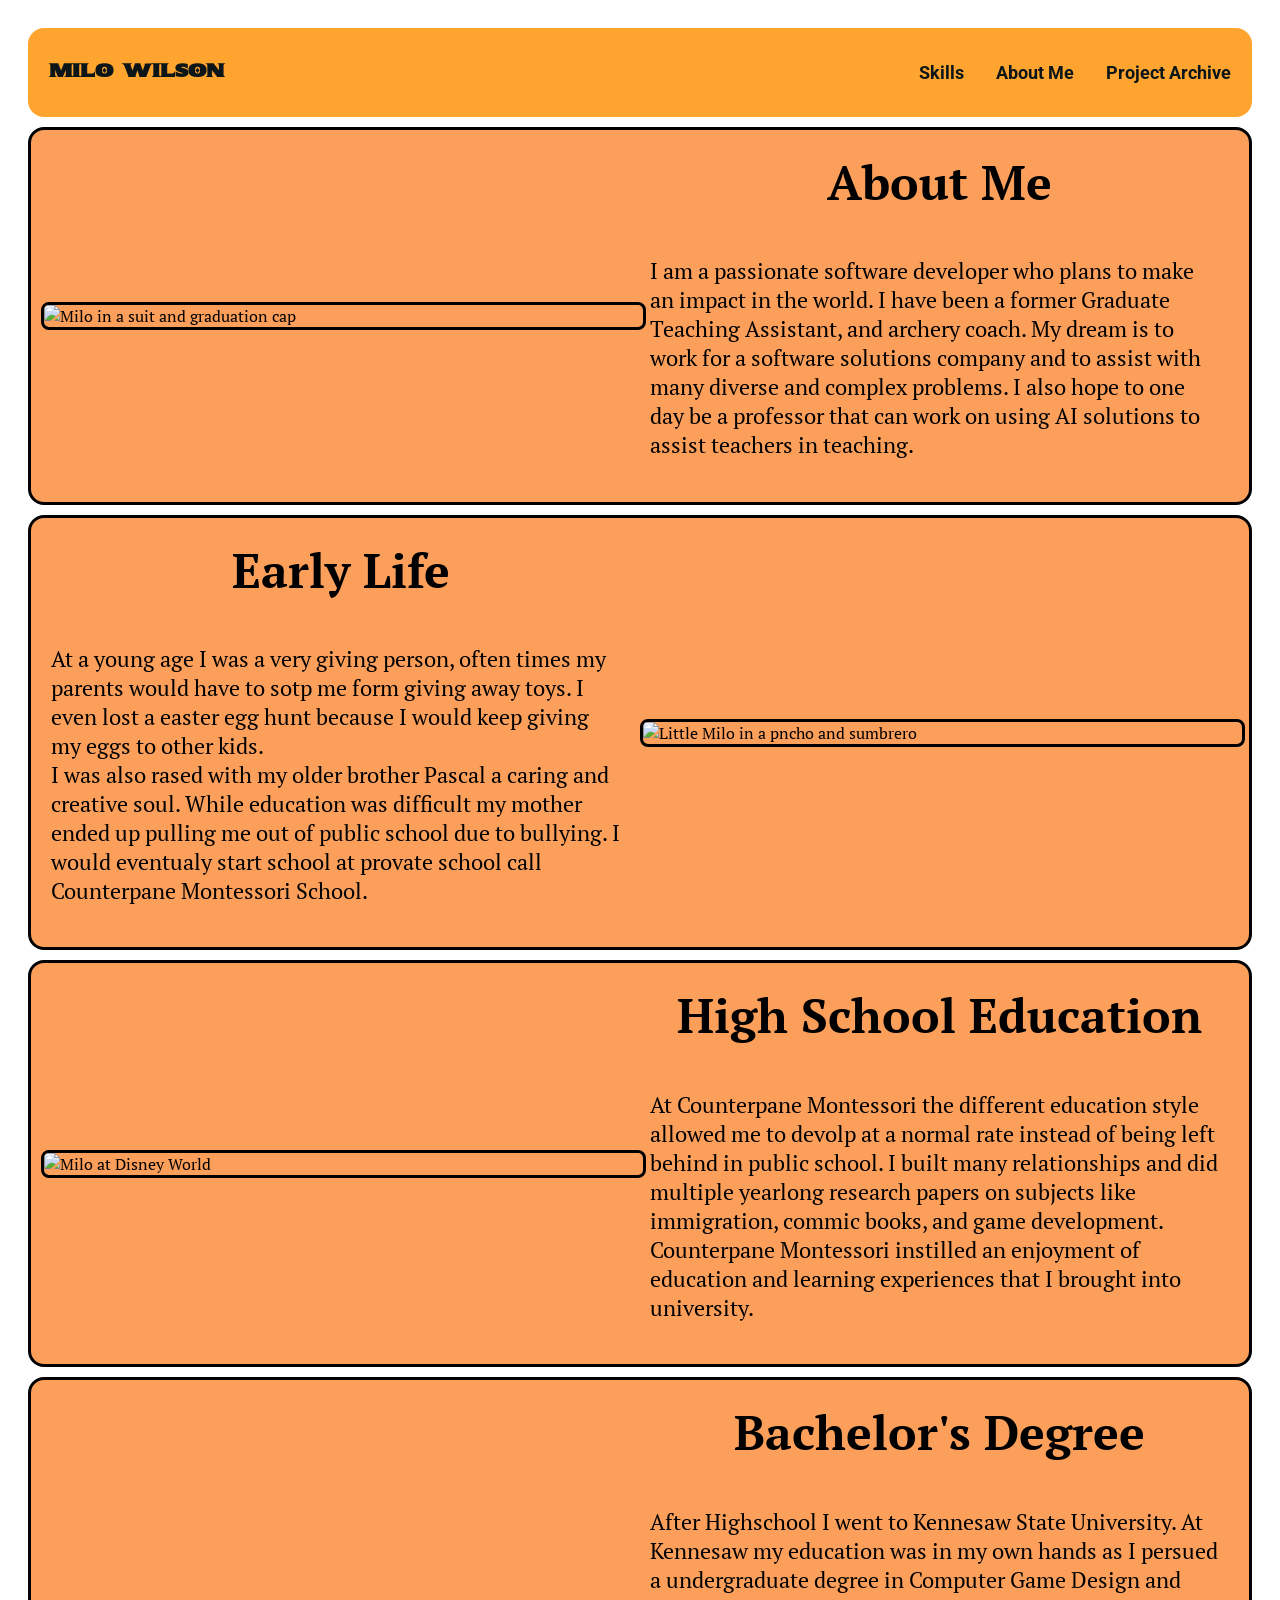
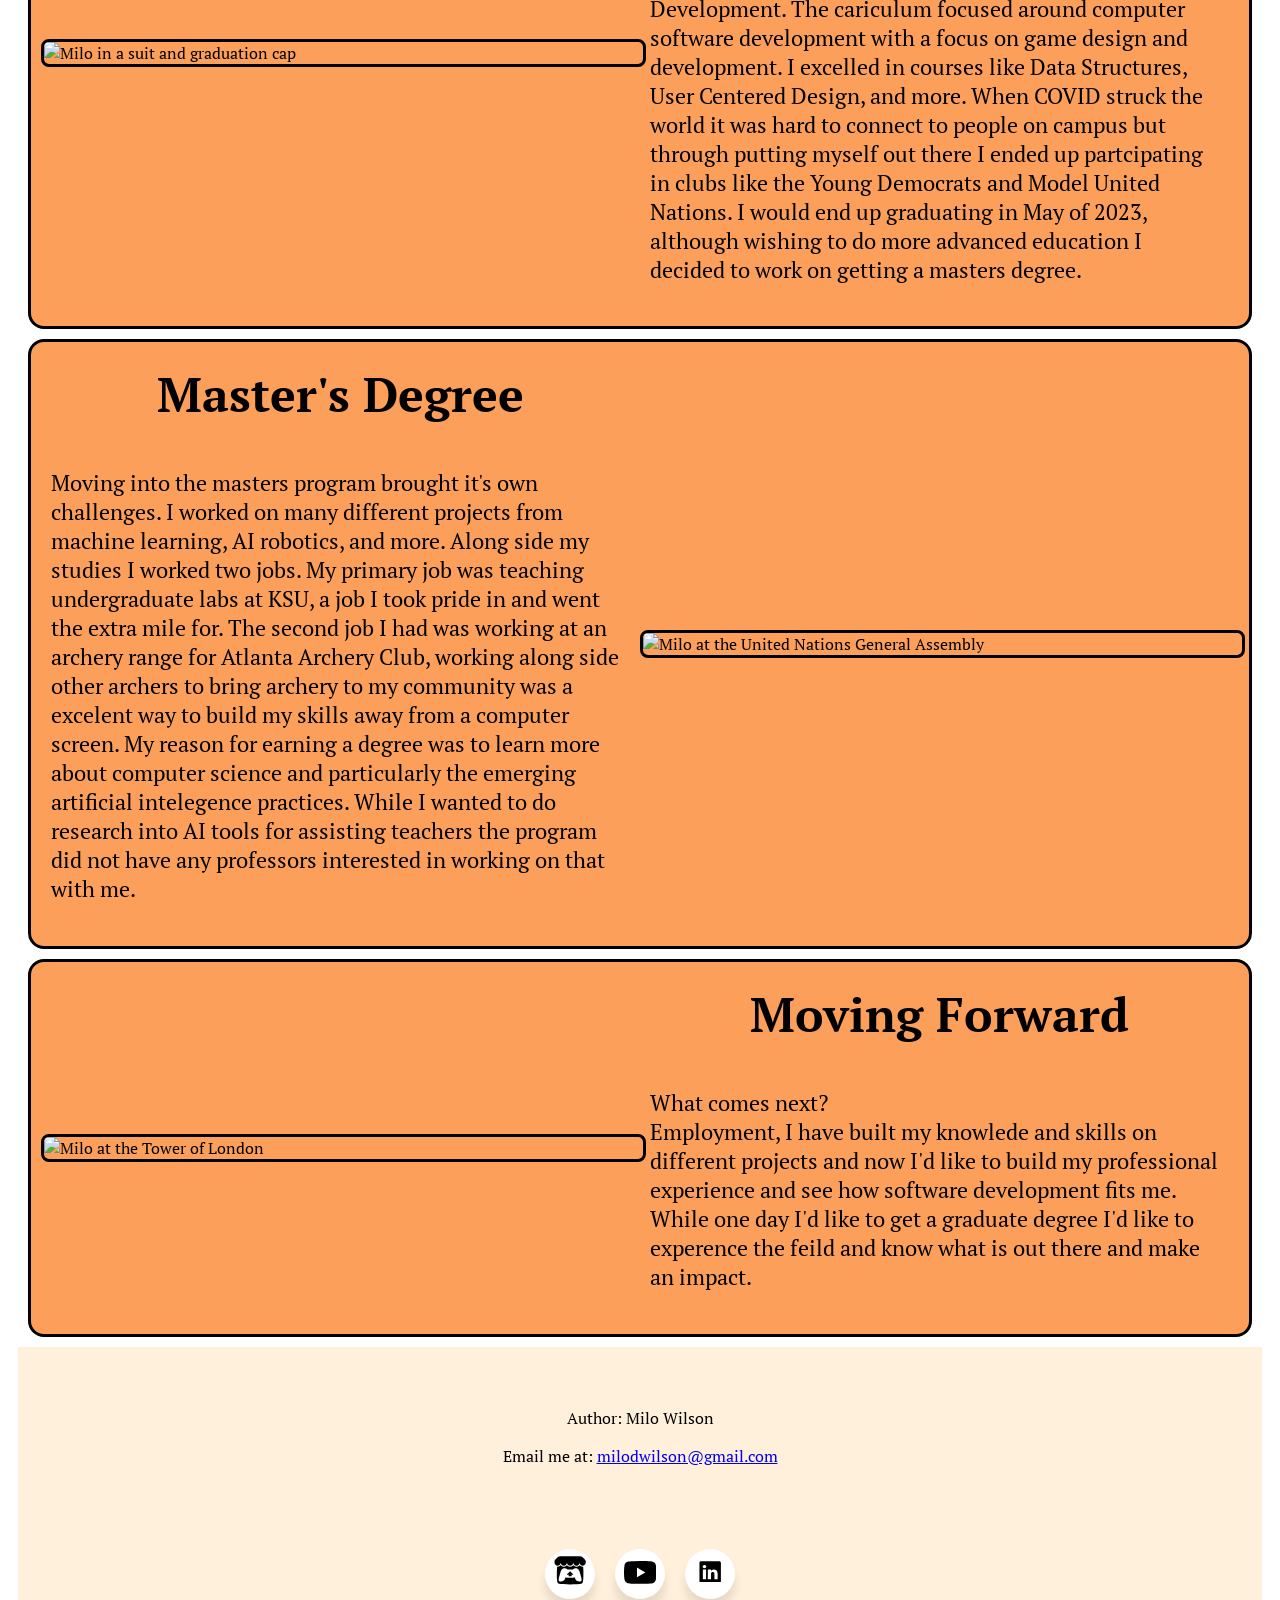
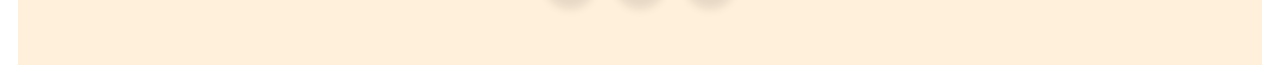
==== commit 565be3c8: "Updated the style of About me. Need to still edit content" ====
--- a/about-me.html
+++ b/about-me.html
@@ -4,7 +4,7 @@
         <meta charset="UTF-8">
         <meta name="viewport" content="width=device-width, initial-scale=1.0">
         <title>Milo Wilson - About Me</title>
-        <link rel = "stylesheet" href="style.css">        
+        <link rel = "stylesheet" href="about-me.css">        
         <link href="https://fonts.googleapis.com/css2?family=Finlandica:ital,wght@0,400..700;1,400..700&family=PT+Serif:ital,wght@0,400;0,700;1,400;1,700&family=Roboto:ital,wght@0,100..900;1,100..900&family=Sekuya&display=swap" rel="stylesheet">
     </head>
     <body>
--- a/about-me.css
+++ b/about-me.css
@@ -0,0 +1,423 @@
+/* --------- About Me --------- */
+
+.headlinebox { /* Box that all the Headline elements are in*/
+    margin: 10px; /* Gives items space between*/
+    width:  -10px;
+    border: 10px;
+    height: 500px;
+    padding: 10px;
+    object-fit: contain;
+    background-color: #fc9f5bff;
+    overflow: hidden; 
+    border-radius: 16px;
+    display: flex;
+}
+
+.leftheadlinebox { /* Left side of the box that all the Headline elements are in*/
+    border-radius: 8px;
+    width:  100%;
+    height: 100%;
+    object-fit: contain;
+    justify-content: center;
+    align-items: center;
+    margin: auto;
+}
+.leftheadlinebox p { /* Rignt side of the box that all the Headline elements are in*/
+  width:  95%;
+  max-height: 80%;
+  padding: 10px;
+  font-size: clamp(.5rem, 2vw, 1.4rem);
+  display: block;
+  justify-content: center; /* Horizontal center */
+  align-items: center;     /* Vertical center */
+  object-fit: contain;
+}
+.leftheadlinebox h1 { /* Rignt side of the box that all the Headline elements are in*/
+    width: 100%;
+    max-height: 20%;
+    margin: 0;
+    padding: 10px;
+    font-size: clamp(2rem, 5vw, 3rem);
+    text-align: center;
+    box-sizing: border-box;
+
+}
+.leftheadlinebox img {
+    border-radius: 8px;
+    border: 3px solid;
+    width:  100%;
+    height: 100%;
+    object-fit: cover;
+    display: block;
+    margin: 0 auto;
+}
+
+.centerheadlinebox { /* Center side of the box that all the Headline elements are in*/
+  border-radius: 8px;
+  width:  100%;
+  height: 100%;
+  display: inline-block;
+  object-fit: fill;
+}
+
+.rightheadlinebox { /* Rignt side of the box that all the Headline elements are in*/
+    width:  100%;
+    height: 100%;
+    display: block;
+    object-fit: contain;
+    justify-content: center;
+    align-items: center;
+    margin: auto;
+}
+.rightheadlinebox p { /* Rignt side of the box that all the Headline elements are in*/
+  width:  95%;
+  max-height: 80%;
+  padding: 10px;
+  font-size: clamp(.5rem, 2vw, 1.4rem);
+  display: block;
+  justify-content: center; /* Horizontal center */
+  align-items: center;     /* Vertical center */
+  object-fit: contain;
+}
+.rightheadlinebox h1 { /* Rignt side of the box that all the Headline elements are in*/
+    width: 100%;
+    margin: 0;
+    padding: 10px;
+    font-size: clamp(2rem, 5vw, 3rem);
+    text-align: center;
+    box-sizing: border-box;
+
+}
+.rightheadlinebox img {
+  border-radius: 8px;
+  border: 3px solid;
+  width:  100%;
+  height: 100%;
+  object-fit: cover;
+  display: block;
+  margin: 0 auto;
+}
+
+.aboutmeleft{
+    margin: 10px; /* Gives items space between*/
+    width:  -10px;
+    border-radius: 8px;
+    border: 3px solid;
+    height: auto;
+    padding: 10px;
+    object-fit: fill;
+    background-color: #fc9f5bff;
+    overflow: auto; 
+    border-radius: 16px;
+    display: flex;
+  }
+  
+  .aboutmeright{
+    margin: 10px; /* Gives items space between*/
+    width:  -10px;
+    border-radius: 8px;
+    border: 3px solid;
+    height: auto;
+    padding: 10px;
+    object-fit: fill;
+    background-color: #fc9f5bff;
+    overflow: hidden; 
+    border-radius: 16px;
+    display: flex;
+  }
+  
+  .contentbox {
+    margin: 10px; /* Gives items space between*/
+    width: -10px;
+    border: 10px;
+    height: 500px;
+    padding: 10px;
+    border-radius: 16px;
+    display: flex;
+    justify-content: center; /* Horizontal center */
+    align-items: center;     /* Vertical center */
+    overflow: clip;
+  
+  }
+  .contentbox img {
+    border-radius: 8px;
+    width: 100%;
+    height: 70%;
+    object-fit: cover;
+    overflow: clip;
+    border-radius: 16px;
+    display: flex;
+    justify-content: center; /* Horizontal center */
+    align-items: center;     /* Vertical center */
+  }
+  .contentbox h4 {
+    color: #0c1618ff;
+    text-decoration: none;
+    font-style: bolder;
+    font-size: 20px;
+    display: flex;
+    justify-content: center; /* Horizontal center */
+    align-items: center;     /* Vertical center */
+  
+  }
+  
+  .contentbox p {
+    color: #0c1618ff;
+    text-decoration: none;
+    font-style: bolder;
+    font-size: medium;
+    display: flex;
+    justify-content: center; /* Horizontal center */
+    align-items: center;     /* Vertical center */
+    text-align: center;
+  
+  }
+  .contentbox a{
+    color: #0c1618ff;
+    text-decoration: none;
+  }
+  
+  .rightcontentbox{ /* Right side of the box that holds content elements*/
+    margin: 10px; /* Gives items space between*/
+    width: 30%;
+    height: 500px;
+    padding: 10px;
+    display: inline-block;
+    object-fit: contain;
+    background-color: rgb(216, 150, 64);
+    border-radius: 16px;
+  }
+  .rightcontentbox p{
+    font-size: small;
+  }
+  .rightcontentbox h1{
+    font-size: medium;
+    height: auto;
+  }
+  
+  .centercontentbox{ /* Center side of the box that holds content elements*/
+    margin: 10px; /* Gives items space between*/
+    width: 30%;
+    height: 500px;
+    padding: 10px;
+    display: inline-block;
+    object-fit: contain;
+    background-color: rgb(232, 202, 161);
+    border-radius: 16px;
+  }
+  
+  .leftcontentbox{ /* Left side of the box that holds content elements*/
+    margin: 10px; /* Gives items space between*/
+    width: 30%;
+    height: 500px;
+    padding: 10px;
+    display: inline-block;
+    object-fit: contain;
+    background-color: antiquewhite;
+    border-radius: 16px;
+  }
+  .leftcontentbox p{
+    font-size: small;
+  }
+  .leftcontentbox h1{
+    font-size: medium;
+  }
+  
+
+/* --------- Mobile --------- */
+@media (max-width: 768px) {
+    /* --------- Mobile About Me Adjustments --------- */
+    .rightheadlinebox img, .leftheadlinebox img {
+        border: 1px solid;
+    }
+
+    /* --------- Mobile Header Adjustments --------- */
+
+    .header h1 {
+        font-size: 1px;
+        float: none;
+        display: block;
+        width: 100%;
+        box-sizing: border-box;
+        margin: 0;
+        padding: 5px;
+    }
+    .header h2 {
+      float: none;
+      display: block;
+      width: 100%;
+      box-sizing: border-box;
+      margin: 0;
+      padding: 5px;
+    }
+  }
+/* --------- Header, Footer, and Body --------- */
+.header {
+    overflow: hidden;
+    top: 10px;
+    background-color: rgba(255, 145, 0, 0.816);
+    padding: 5px;
+    border-radius: 16px;
+    border: #0c1618ff;
+    margin: 10px;
+  }
+  .header h1, h1:visited{
+    float: left;
+    font-family: "Sekuya", system-ui;
+    color: #0c1618ff;
+    text-align: center;
+    padding: 14px 16px;
+    text-decoration: none;
+    font-size: 18px;
+  }
+  .header h1.hover {
+    background-color: #ff0022c7;
+    color: inherit;
+  }
+  .header h1.active {
+    background-color: #ff002250;
+    color: inherit;
+  }
+  .header h2 {
+    float: right;
+    font-family: "Roboto", sans-serif;
+    color: #0c1618ff;
+    text-align: center;
+    padding: 14px 16px;
+    text-decoration: none;
+    font-size: 18px;
+  }
+  .header h2:hover {
+    background-color: #ff0022c7;
+    color: black;
+  }
+  .header h2.active {
+    background-color: #ff002250;
+    color: #0c1618ff;
+  }
+  .header a, a:visited, a:hover, a:focus, a:active {
+    color: inherit;
+    text-decoration: none;
+  }
+
+/*Sets anything labled "body" to have that background color*/
+body{
+  /*Cite Background Info*/
+  background-image: url("images/output-onlinepngtools (1).png");
+  background-repeat: no-repeat; /*Stops the background from repeating if the background does not fill the page*/
+  background-attachment: fixed; /*Makes the background streatch to the end of the page and not move with the page*/
+  background-position: center; /*Centers the immage*/
+  background-size: cover; /*Makes the background size shift as needed*/
+  font-family: "PT Serif", serif;
+  padding: 10px;
+}
+
+footer {
+    top: 10px;
+    width: 100%;
+    text-align: center;
+    font: 22px;
+    background-color: rgba(255, 235, 205, 0.715);
+    color: black;
+  }
+
+
+/* Got code from https://uiverse.io/david-mohseni/brave-shrimp-86 */
+.wrapper {
+    display: inline-flex;
+    list-style: none;
+    width: 100%;
+    padding: 40px;
+    font-family: "Poppins", sans-serif;
+    box-sizing: border-box;
+    justify-content: center;
+  }
+  .wrapper .icon {
+    position: relative;
+    background: #fff;
+    border-radius: 50%;
+    margin: 10px;
+    width: 50px;
+    height: 50px;
+    font-size: 18px;
+    display: flex;
+    justify-content: center;
+    align-items: center;
+    flex-direction: column;
+    box-shadow: 0 10px 10px rgba(0, 0, 0, 0.1);
+    cursor: pointer;
+    transition: all 0.2s cubic-bezier(0.68, -0.55, 0.265, 1.55);
+  }
+  .wrapper .tooltip {
+    position: absolute;
+    top: 0;
+    font-size: 14px;
+    background: #fff;
+    color: #fff;
+    padding: 5px 8px;
+    border-radius: 5px;
+    box-shadow: 0 10px 10px rgba(0, 0, 0, 0.1);
+    opacity: 0;
+    pointer-events: none;
+    transition: all 0.3s cubic-bezier(0.68, -0.55, 0.265, 1.55);
+  }
+  .wrapper .tooltip::before {
+    position: absolute;
+    content: "";
+    height: 8px;
+    width: 8px;
+    background: #fff;
+    bottom: -3px;
+    left: 50%;
+    transform: translate(-50%) rotate(45deg);
+    transition: all 0.3s cubic-bezier(0.68, -0.55, 0.265, 1.55);
+  }
+  .wrapper .icon:hover .tooltip {
+    top: -45px;
+    opacity: 1;
+    visibility: visible;
+    pointer-events: auto;
+  }
+  .wrapper .icon:hover span,
+  .wrapper .icon:hover .tooltip {
+    text-shadow: 0px -1px 0px rgba(0, 0, 0, 0.1);
+  }
+  .wrapper .itchio:hover,
+  .wrapper .itchio:hover .tooltip,
+  .wrapper .itchio:hover .tooltip::before {
+    background: #fa5c5c;
+    color: #fff;
+  }
+  .wrapper .youtube:hover,
+  .wrapper .youtube:hover .tooltip,
+  .wrapper .youtube:hover .tooltip::before {
+    background: #CD201F;
+    color: #fff;
+  }
+  .wrapper .linkedin:hover,
+  .wrapper .linkedin:hover .tooltip,
+  .wrapper .linkedin:hover .tooltip::before {
+    background: #0077B5;
+    color: #fff;
+  }
+  
+  .wrapper .github:hover,
+  .wrapper .github:hover .tooltip,
+  .wrapper .github:hover .tooltip::before {
+    background: #8534F3;
+    color: #fff;
+  }
+  .wrapper .icon a {
+    color: inherit;
+    text-decoration: none;
+  }
+  .wrapper .icon a:visited {
+    color: inherit;
+  }
+  .wrapper .icon a:hover {
+    color: inherit;
+  }
+  .wrapper .icon a:active {
+    color: inherit;
+  }
+  
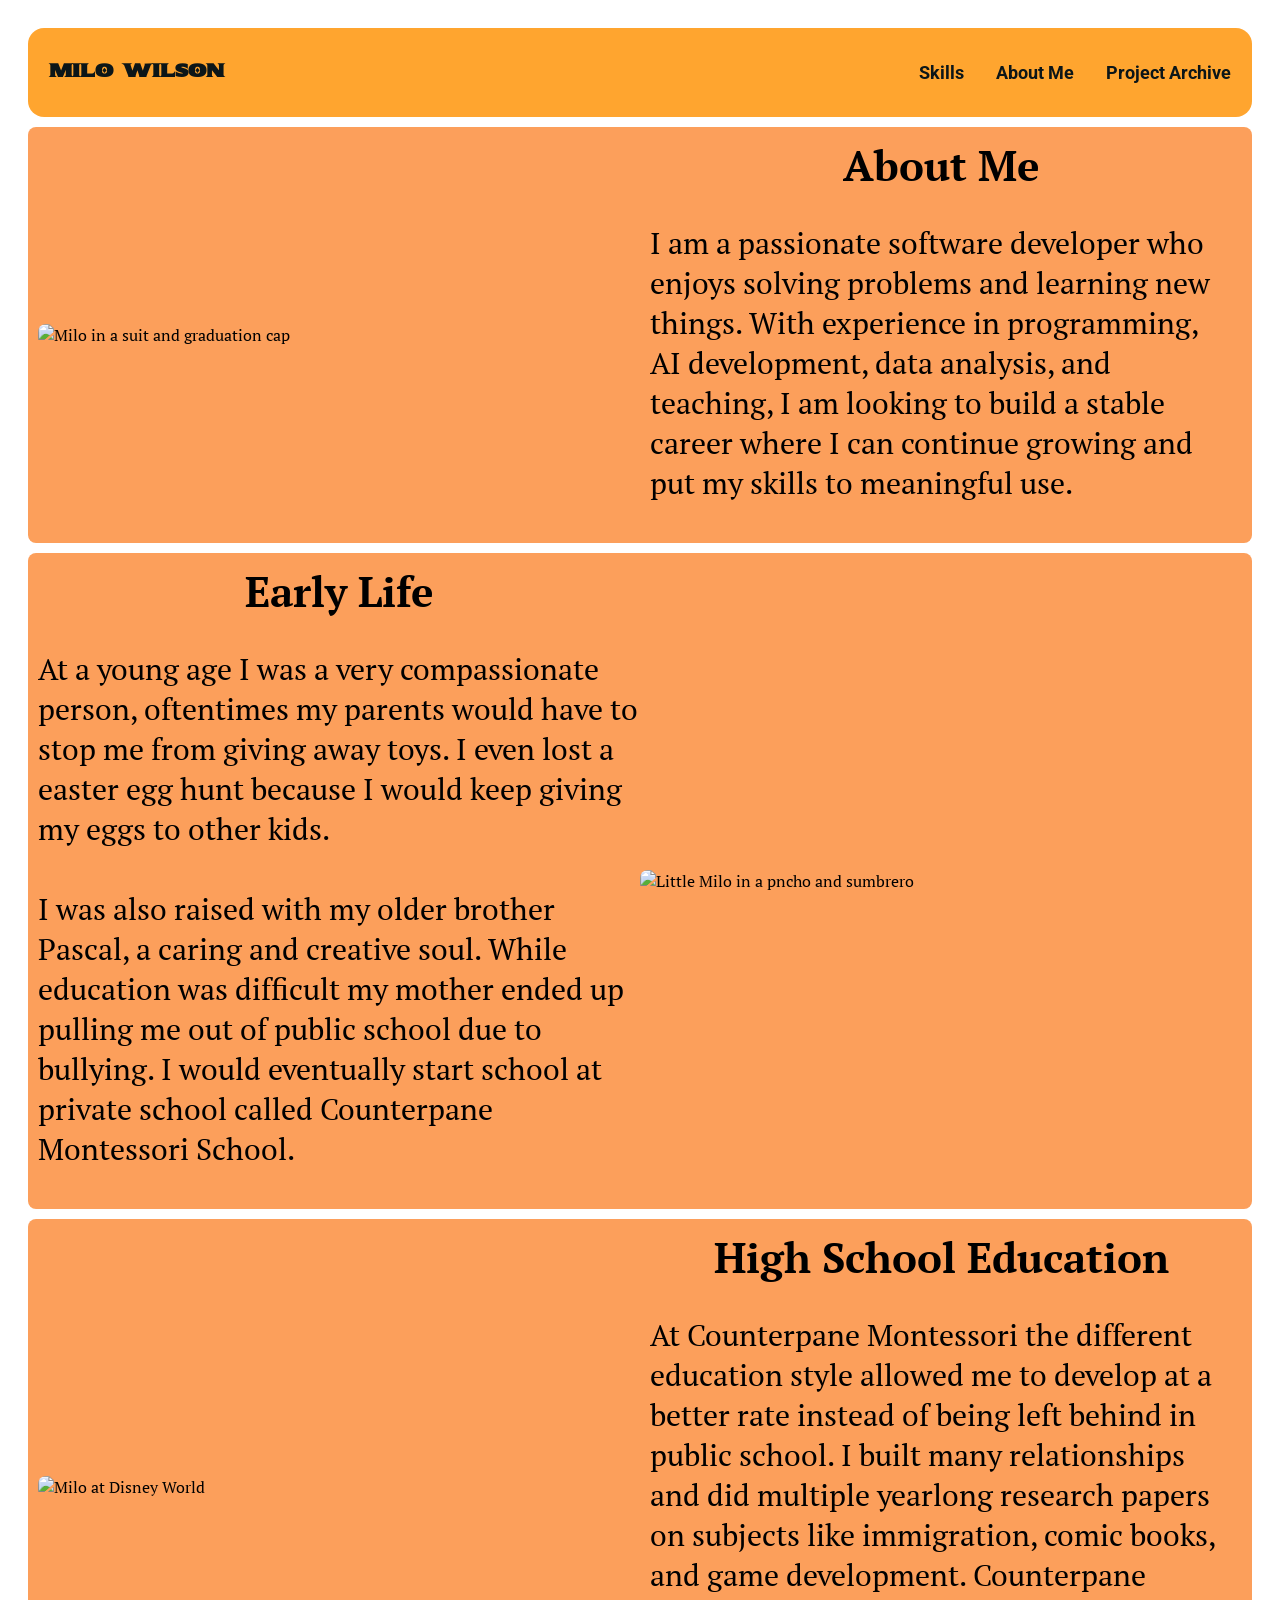
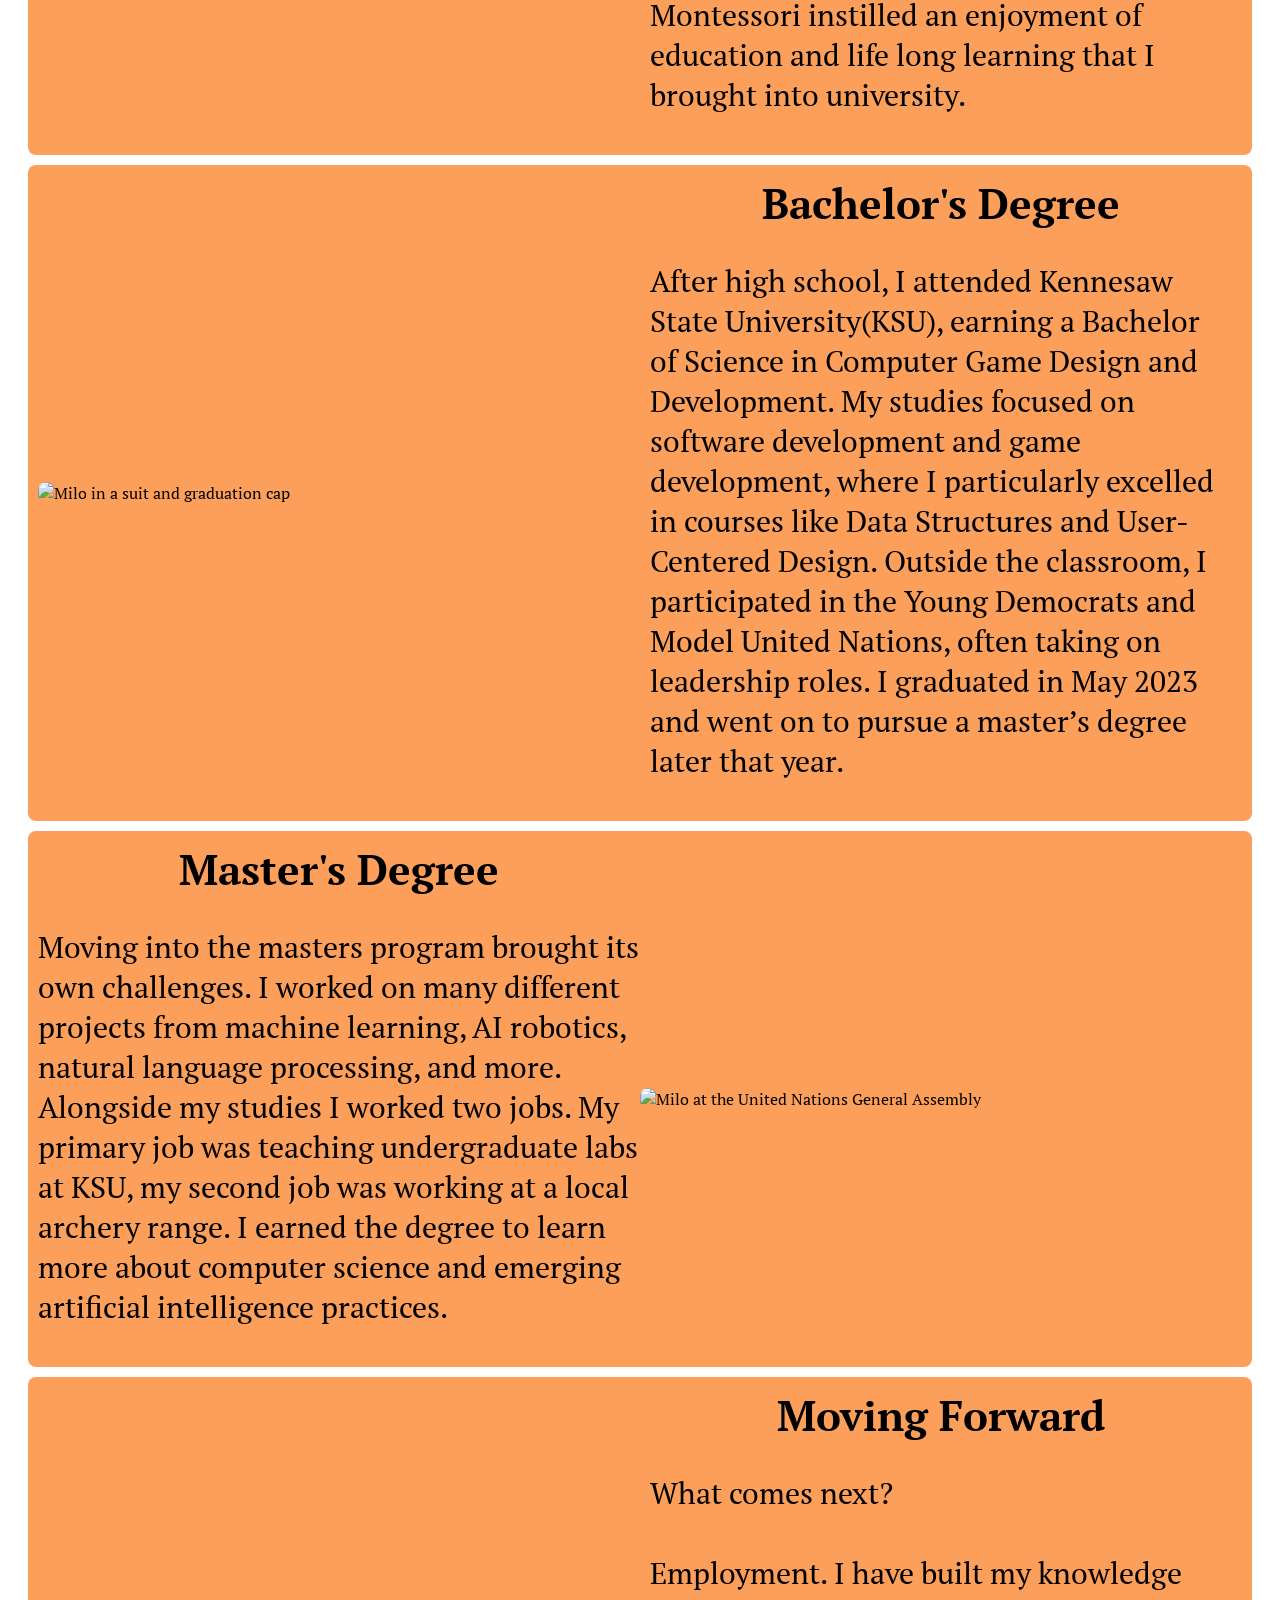
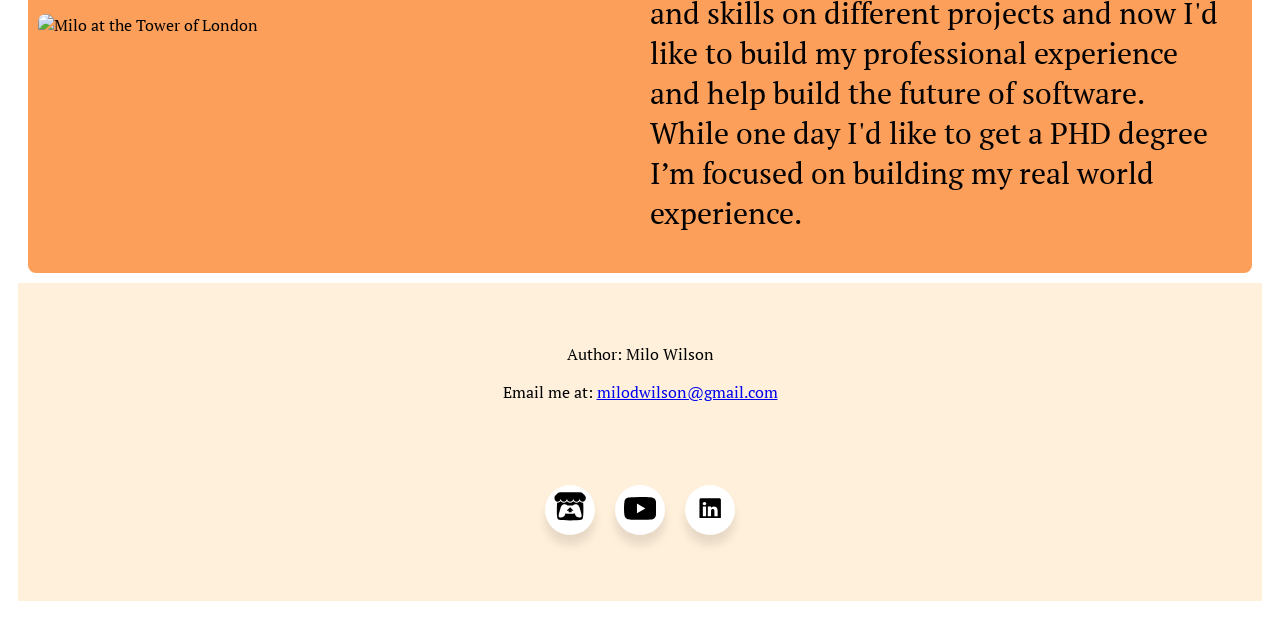
==== commit 6a40d73c: "Did edits to about me. Changed the UI for mobile for remaining pages. Will update live website to th" ====
--- a/about-me.html
+++ b/about-me.html
@@ -24,7 +24,7 @@
             <div class="rightheadlinebox">
                 <h1>About Me</h1>
                 <p>
-                    I am a passionate software developer who plans to make an impact in the world. I have been a former Graduate Teaching Assistant, and archery coach. My dream is to work for a software solutions company and to assist with many diverse and complex problems. I also hope to one day be a professor that can work on using AI solutions to assist teachers in teaching.
+                    I am a passionate software developer who enjoys solving problems and learning new things. With experience in programming, AI development, data analysis, and teaching, I am looking to build a stable career where I can continue growing and put my skills to meaningful use.
                 </p>
             </div>
         </div>
@@ -34,7 +34,7 @@
             <div class="leftheadlinebox">
                 <h1>Early Life</h1>
                 <p>
-                    At a young age I was a very giving person, often times my parents would have to sotp me form giving away toys. I even lost a easter egg hunt because I would keep giving my eggs to other kids. <br> I was also rased with my older brother Pascal a caring and creative soul. While education was difficult my mother ended up pulling me out of public school due to bullying. I would eventualy start school at provate school call Counterpane Montessori School.
+                    At a young age I was a very compassionate person, oftentimes my parents would have to stop me from giving away toys. I even lost a easter egg hunt because I would keep giving my eggs to other kids. <br><br>I was also raised with my older brother Pascal, a caring and creative soul. While education was difficult my mother ended up pulling me out of public school due to bullying. I would eventually start school at private school called Counterpane Montessori School.
                 </p>
             </div>
             <div class="rightheadlinebox">
@@ -50,7 +50,7 @@
             <div class="rightheadlinebox">
                 <h1>High School Education</h1>
                 <p>
-                    At Counterpane Montessori the different education style allowed me to devolp at a normal rate instead of being left behind in public school. I built many relationships and did multiple yearlong research papers on subjects like immigration, commic books, and game development. Counterpane Montessori instilled an enjoyment of education and learning experiences that I brought into university.
+                    At Counterpane Montessori the different education style allowed me to develop at a better rate instead of being left behind in public school. I built many relationships and did multiple yearlong research papers on subjects like immigration, comic books, and game development. Counterpane Montessori instilled an enjoyment of education and life long learning that I brought into university.
                 </p>
             </div>
         </div>
@@ -63,7 +63,7 @@
             <div class="rightheadlinebox">
                 <h1>Bachelor's Degree</h1>
                 <p>
-                    After Highschool I went to Kennesaw State University. At Kennesaw my education was in my own hands as I persued a undergraduate degree in Computer Game Design and Development. The cariculum focused around computer software development with a focus on game design and development. I excelled in courses like Data Structures, User Centered Design, and more. When COVID struck the world it was hard to connect to people on campus but through putting myself out there I ended up partcipating in clubs like the Young Democrats and Model United Nations. I would end up graduating in May of 2023, although wishing to do more advanced education I decided to work on getting a masters degree.
+                    After high school, I attended Kennesaw State University(KSU), earning a Bachelor of Science in Computer Game Design and Development. My studies focused on software development and game development, where I particularly excelled in courses like Data Structures and User-Centered Design. Outside the classroom, I participated in the Young Democrats and Model United Nations, often taking on leadership roles. I graduated in May 2023 and went on to pursue a master’s degree later that year.
                 </p>
             </div>
         </div>
@@ -73,7 +73,7 @@
             <div class="leftheadlinebox">
                 <h1>Master's Degree</h1>
                 <p>
-                    Moving into the masters program brought it's own challenges. I worked on many different projects from machine learning, AI robotics, and more. Along side my studies I worked two jobs. My primary job was teaching undergraduate labs at KSU, a job I took pride in and went the extra mile for. The second job I had was working at an archery range for Atlanta Archery Club, working along side other archers to bring archery to my community was a excelent way to build my skills away from a computer screen. My reason for earning a degree was to learn more about computer science and particularly the emerging artificial intelegence practices. While I wanted to do research into AI tools for assisting teachers the program did not have any professors interested in working on that with me.
+                    Moving into the masters program brought its own challenges. I worked on many different projects from machine learning, AI robotics, natural language processing, and more. Alongside my studies I worked two jobs. My primary job was teaching undergraduate labs at KSU, my second job was working at a local archery range. I earned the degree to learn more about computer science and emerging artificial intelligence practices.
                 </p>
             </div>
             <div class="rightheadlinebox">
@@ -88,10 +88,11 @@
             </div>
             <div class="rightheadlinebox">
                 <h1>Moving Forward</h1>
-                <p>What comes next?<br>Employment, I have built my knowlede and skills on different projects and now I'd like to build my professional experience and see how software development fits me. While one day I'd like to get a graduate degree I'd like to experence the feild and know what is out there and make an impact.</p>
+                <p>
+                    What comes next?<br><br>Employment. I have built my knowledge and skills on different projects and now I'd like to build my professional experience and help build the future of software. While one day I'd like to get a PHD degree I’m focused on building my real world experience.
+                </p>
             </div>
         </div>
-        
     </body>
     <footer>
         <br>
--- a/about-me.css
+++ b/about-me.css
@@ -1,17 +1,4 @@
 /* --------- About Me --------- */
-
-.headlinebox { /* Box that all the Headline elements are in*/
-    margin: 10px; /* Gives items space between*/
-    width:  -10px;
-    border: 10px;
-    height: 500px;
-    padding: 10px;
-    object-fit: contain;
-    background-color: #fc9f5bff;
-    overflow: hidden; 
-    border-radius: 16px;
-    display: flex;
-}
 
 .leftheadlinebox { /* Left side of the box that all the Headline elements are in*/
     border-radius: 8px;
@@ -23,10 +10,10 @@
     margin: auto;
 }
 .leftheadlinebox p { /* Rignt side of the box that all the Headline elements are in*/
-  width:  95%;
+  width:  100%;
   max-height: 80%;
-  padding: 10px;
-  font-size: clamp(.5rem, 2vw, 1.4rem);
+  padding: 10px, 10px;
+  font-size: 30px;
   display: block;
   justify-content: center; /* Horizontal center */
   align-items: center;     /* Vertical center */
@@ -34,30 +21,20 @@
 }
 .leftheadlinebox h1 { /* Rignt side of the box that all the Headline elements are in*/
     width: 100%;
-    max-height: 20%;
     margin: 0;
-    padding: 10px;
-    font-size: clamp(2rem, 5vw, 3rem);
+    padding: 10px, 10px;
+    font-size: 42px;
     text-align: center;
     box-sizing: border-box;
 
 }
 .leftheadlinebox img {
     border-radius: 8px;
-    border: 3px solid;
     width:  100%;
     height: 100%;
     object-fit: cover;
     display: block;
     margin: 0 auto;
-}
-
-.centerheadlinebox { /* Center side of the box that all the Headline elements are in*/
-  border-radius: 8px;
-  width:  100%;
-  height: 100%;
-  display: inline-block;
-  object-fit: fill;
 }
 
 .rightheadlinebox { /* Rignt side of the box that all the Headline elements are in*/
@@ -72,8 +49,9 @@
 .rightheadlinebox p { /* Rignt side of the box that all the Headline elements are in*/
   width:  95%;
   max-height: 80%;
-  padding: 10px;
-  font-size: clamp(.5rem, 2vw, 1.4rem);
+  margin-left: 10px;
+  padding: 10px, 10px;
+  font-size: 30px;
   display: block;
   justify-content: center; /* Horizontal center */
   align-items: center;     /* Vertical center */
@@ -82,15 +60,14 @@
 .rightheadlinebox h1 { /* Rignt side of the box that all the Headline elements are in*/
     width: 100%;
     margin: 0;
-    padding: 10px;
-    font-size: clamp(2rem, 5vw, 3rem);
+    padding: 10px, 10px;
+    font-size: 42px;
     text-align: center;
     box-sizing: border-box;
 
 }
 .rightheadlinebox img {
   border-radius: 8px;
-  border: 3px solid;
   width:  100%;
   height: 100%;
   object-fit: cover;
@@ -102,13 +79,11 @@
     margin: 10px; /* Gives items space between*/
     width:  -10px;
     border-radius: 8px;
-    border: 3px solid;
     height: auto;
     padding: 10px;
     object-fit: fill;
     background-color: #fc9f5bff;
     overflow: auto; 
-    border-radius: 16px;
     display: flex;
   }
   
@@ -116,131 +91,37 @@
     margin: 10px; /* Gives items space between*/
     width:  -10px;
     border-radius: 8px;
-    border: 3px solid;
     height: auto;
     padding: 10px;
     object-fit: fill;
     background-color: #fc9f5bff;
     overflow: hidden; 
-    border-radius: 16px;
     display: flex;
-  }
-  
-  .contentbox {
-    margin: 10px; /* Gives items space between*/
-    width: -10px;
-    border: 10px;
-    height: 500px;
-    padding: 10px;
-    border-radius: 16px;
-    display: flex;
-    justify-content: center; /* Horizontal center */
-    align-items: center;     /* Vertical center */
-    overflow: clip;
-  
-  }
-  .contentbox img {
-    border-radius: 8px;
-    width: 100%;
-    height: 70%;
-    object-fit: cover;
-    overflow: clip;
-    border-radius: 16px;
-    display: flex;
-    justify-content: center; /* Horizontal center */
-    align-items: center;     /* Vertical center */
-  }
-  .contentbox h4 {
-    color: #0c1618ff;
-    text-decoration: none;
-    font-style: bolder;
-    font-size: 20px;
-    display: flex;
-    justify-content: center; /* Horizontal center */
-    align-items: center;     /* Vertical center */
-  
-  }
-  
-  .contentbox p {
-    color: #0c1618ff;
-    text-decoration: none;
-    font-style: bolder;
-    font-size: medium;
-    display: flex;
-    justify-content: center; /* Horizontal center */
-    align-items: center;     /* Vertical center */
-    text-align: center;
-  
-  }
-  .contentbox a{
-    color: #0c1618ff;
-    text-decoration: none;
-  }
-  
-  .rightcontentbox{ /* Right side of the box that holds content elements*/
-    margin: 10px; /* Gives items space between*/
-    width: 30%;
-    height: 500px;
-    padding: 10px;
-    display: inline-block;
-    object-fit: contain;
-    background-color: rgb(216, 150, 64);
-    border-radius: 16px;
-  }
-  .rightcontentbox p{
-    font-size: small;
-  }
-  .rightcontentbox h1{
-    font-size: medium;
-    height: auto;
-  }
-  
-  .centercontentbox{ /* Center side of the box that holds content elements*/
-    margin: 10px; /* Gives items space between*/
-    width: 30%;
-    height: 500px;
-    padding: 10px;
-    display: inline-block;
-    object-fit: contain;
-    background-color: rgb(232, 202, 161);
-    border-radius: 16px;
-  }
-  
-  .leftcontentbox{ /* Left side of the box that holds content elements*/
-    margin: 10px; /* Gives items space between*/
-    width: 30%;
-    height: 500px;
-    padding: 10px;
-    display: inline-block;
-    object-fit: contain;
-    background-color: antiquewhite;
-    border-radius: 16px;
-  }
-  .leftcontentbox p{
-    font-size: small;
-  }
-  .leftcontentbox h1{
-    font-size: medium;
-  }
-  
+  }  
 
 /* --------- Mobile --------- */
 @media (max-width: 768px) {
     /* --------- Mobile About Me Adjustments --------- */
-    .rightheadlinebox img, .leftheadlinebox img {
-        border: 1px solid;
+
+    .leftheadlinebox h1, .rightheadlinebox h1 { /* Rignt side of the box that all the Headline elements are in*/
+        font-size: 20px; 
+        font-weight: bold;   
     }
+    .leftheadlinebox p, .rightheadlinebox p { /* Rignt side of the box that all the Headline elements are in*/
+        font-size: 12px;
+    }
 
     /* --------- Mobile Header Adjustments --------- */
 
     .header h1 {
-        font-size: 1px;
-        float: none;
-        display: block;
-        width: 100%;
-        box-sizing: border-box;
-        margin: 0;
-        padding: 5px;
+      font-size: 28px;
+      float: none;
+      display: block;
+      width: 100%;
+      box-sizing: border-box;
+      margin: 0;
+      padding: 5px;
+      font-size: clamp(22px, 5vw, 36px);
     }
     .header h2 {
       float: none;
@@ -249,6 +130,7 @@
       box-sizing: border-box;
       margin: 0;
       padding: 5px;
+      font-size: 20px;
     }
   }
 /* --------- Header, Footer, and Body --------- */
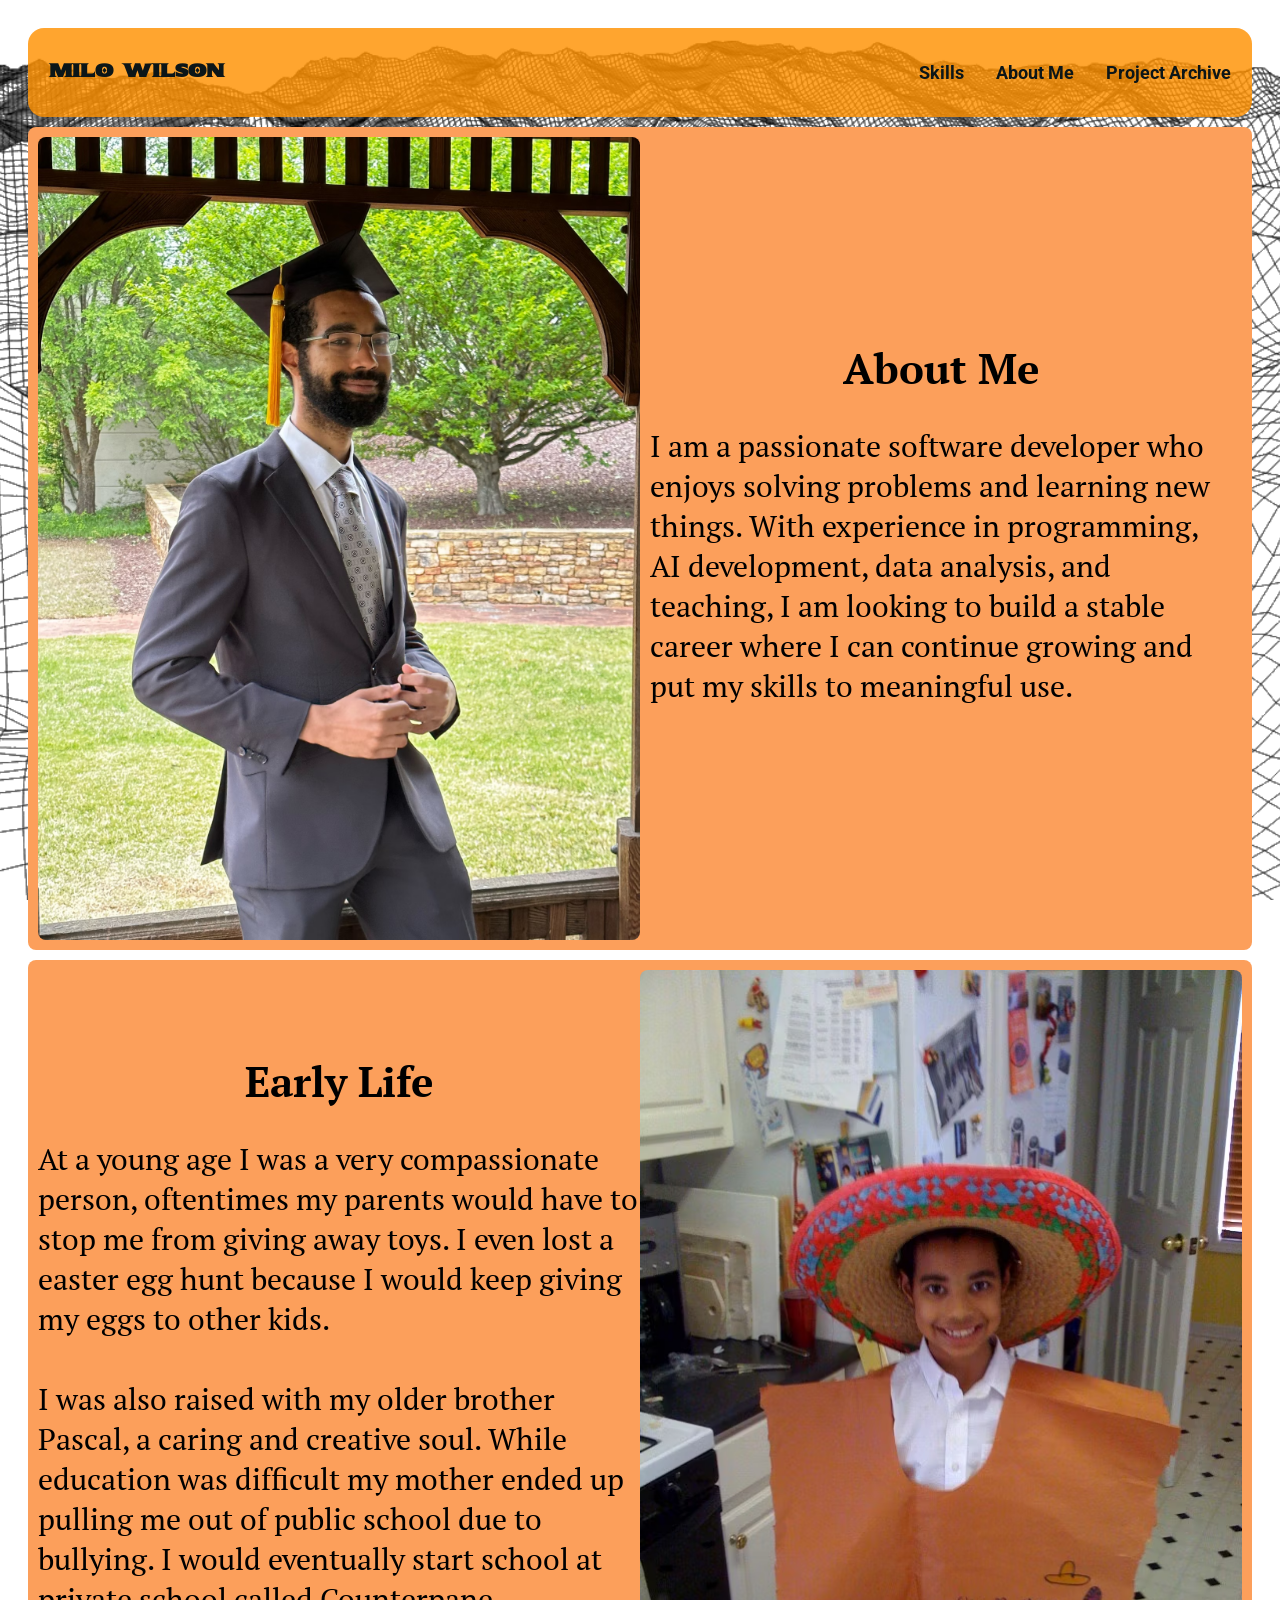
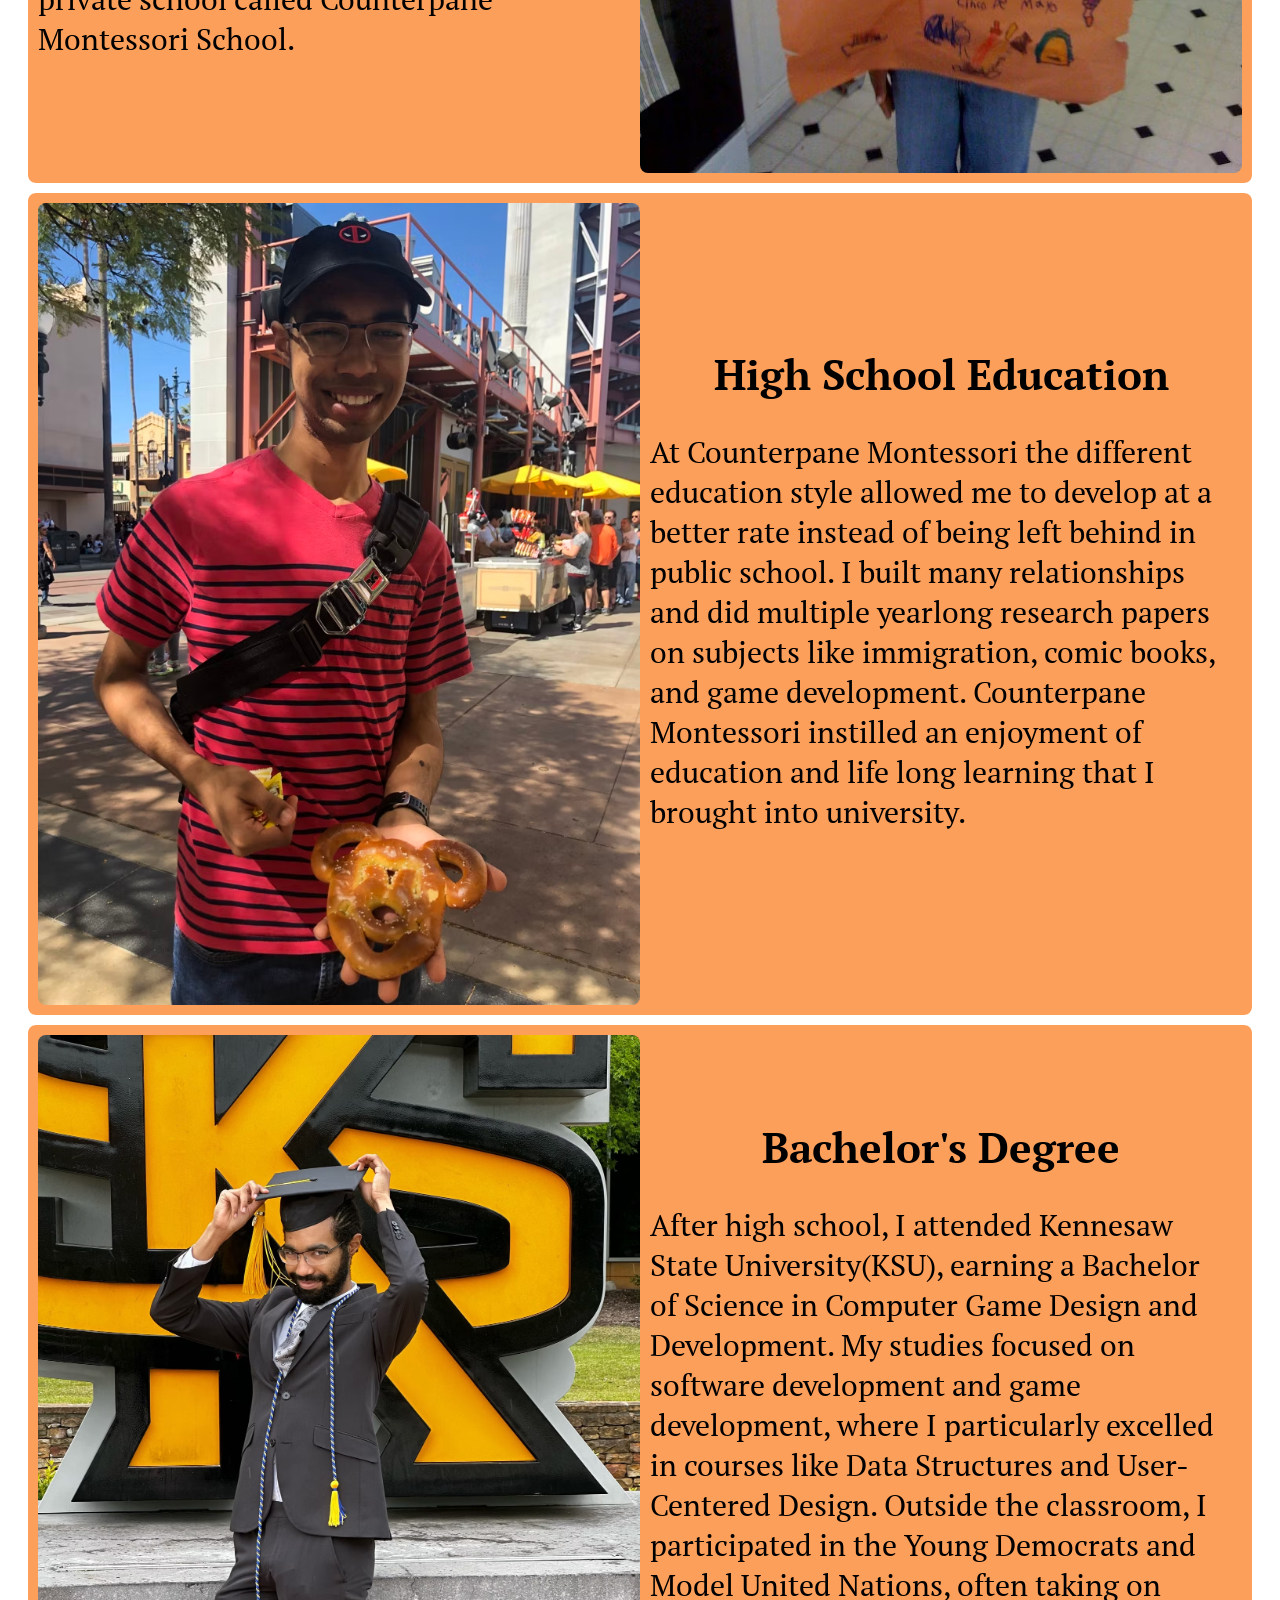
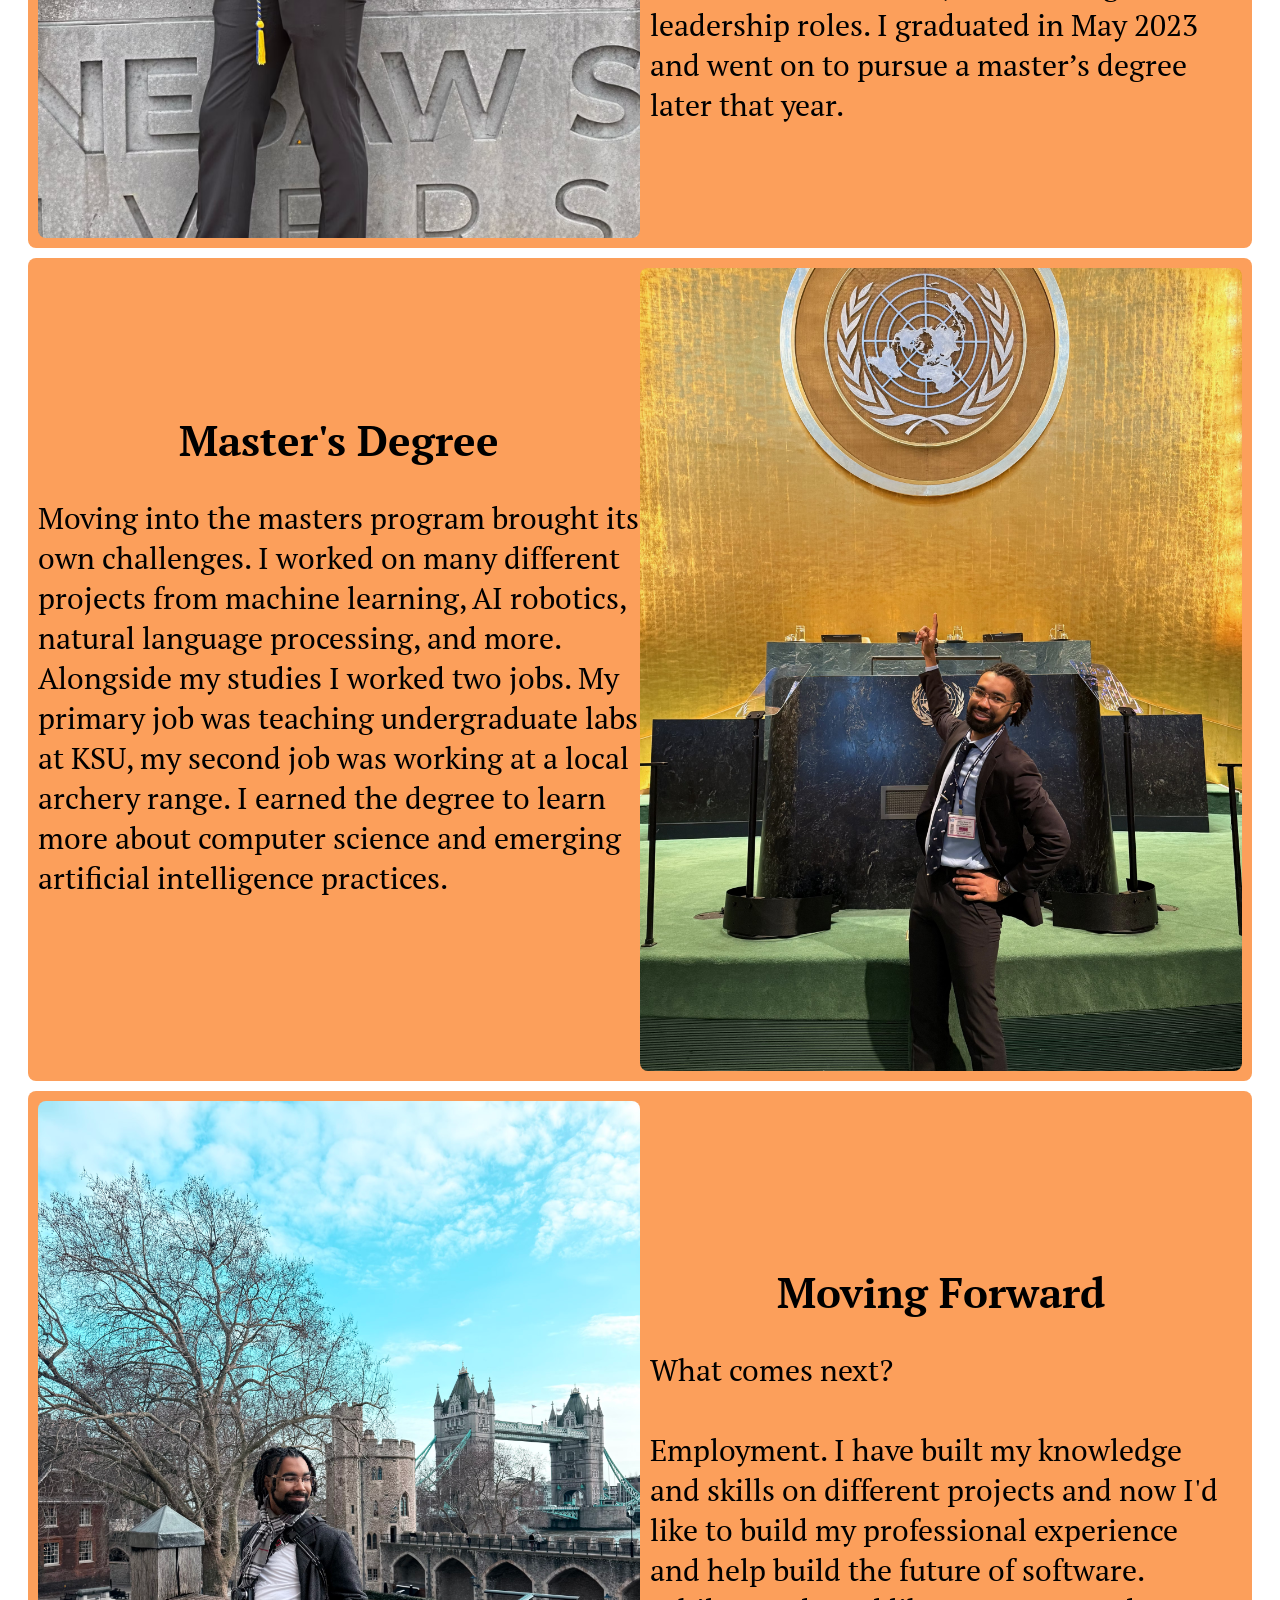
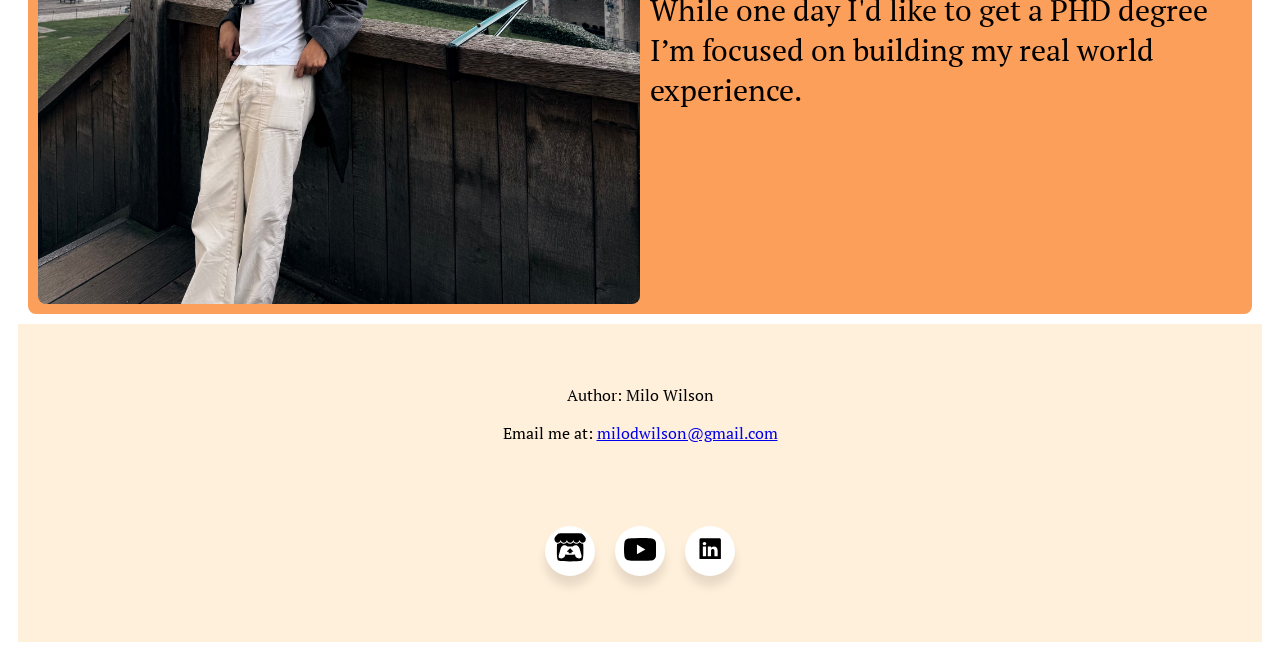
==== commit 72ba47e9: "Changed images to .avif to help load times" ====
--- a/about-me.html
+++ b/about-me.html
@@ -19,7 +19,7 @@
         <!-- About Me text -->
         <div  class="aboutmeleft">
             <div class="leftheadlinebox">
-                <img src="/images/IMG_0052.JPG" alt="Milo in a suit and graduation cap" style="object-position: 50% 30%;" >
+                <img src="live-images/about-me-1.avif" alt="Milo in a suit and graduation cap" style="object-position: 50% 30%;" >
             </div>
             <div class="rightheadlinebox">
                 <h1>About Me</h1>
@@ -38,14 +38,14 @@
                 </p>
             </div>
             <div class="rightheadlinebox">
-                <img src="/images/photo.JPG" alt="Little Milo in a pncho and sumbrero" style="object-position: 50% 50%;" >
+                <img src="live-images/about-me-2.avif" alt="Little Milo in a pncho and sumbrero" style="object-position: 50% 50%;" >
             </div>
         </div>
 
         <!-- Highschool text -->
         <div  class="aboutmeleft">
             <div class="leftheadlinebox">
-                <img src="/images/7A127097-52F4-4627-A949-F23EF33FB3D7_1_105_c.jpeg" alt="Milo at Disney World" style="object-position: 50% 5%;" >
+                <img src="live-images/about-me-3.avif" alt="Milo at Disney World" style="object-position: 50% 5%;" >
             </div>
             <div class="rightheadlinebox">
                 <h1>High School Education</h1>
@@ -58,7 +58,7 @@
         <!-- Bachelor's text -->
         <div  class="aboutmeleft">
             <div class="leftheadlinebox">
-                <img src="/images/IMG_0249.JPG" alt="Milo in a suit and graduation cap" style="object-position: 50% 30%;" >
+                <img src="live-images/about-me-4.avif" alt="Milo in a suit and graduation cap" style="object-position: 50% 30%;" >
             </div>
             <div class="rightheadlinebox">
                 <h1>Bachelor's Degree</h1>
@@ -77,14 +77,14 @@
                 </p>
             </div>
             <div class="rightheadlinebox">
-                <img src="/images/IMG_2482.png" alt="Milo at the United Nations General Assembly" style="object-position: 50% 35%;" >
+                <img src="live-images/about-me-5.avif" alt="Milo at the United Nations General Assembly" style="object-position: 50% 35%;" >
             </div>
         </div>
 
         <!-- Moving Forward text -->
         <div  class="aboutmeleft">
             <div class="leftheadlinebox">
-                <img src="/images/IMG_5169.jpeg" alt="Milo at the Tower of London" style="object-position: 50% 60%;" >
+                <img src="live-images/about-me-6.avif" alt="Milo at the Tower of London" style="object-position: 50% 60%;" >
             </div>
             <div class="rightheadlinebox">
                 <h1>Moving Forward</h1>
--- a/about-me.css
+++ b/about-me.css
@@ -185,7 +185,7 @@
 /*Sets anything labled "body" to have that background color*/
 body{
   /*Cite Background Info*/
-  background-image: url("images/output-onlinepngtools (1).png");
+  background-image: url("live-images/background-1.avif");
   background-repeat: no-repeat; /*Stops the background from repeating if the background does not fill the page*/
   background-attachment: fixed; /*Makes the background streatch to the end of the page and not move with the page*/
   background-position: center; /*Centers the immage*/
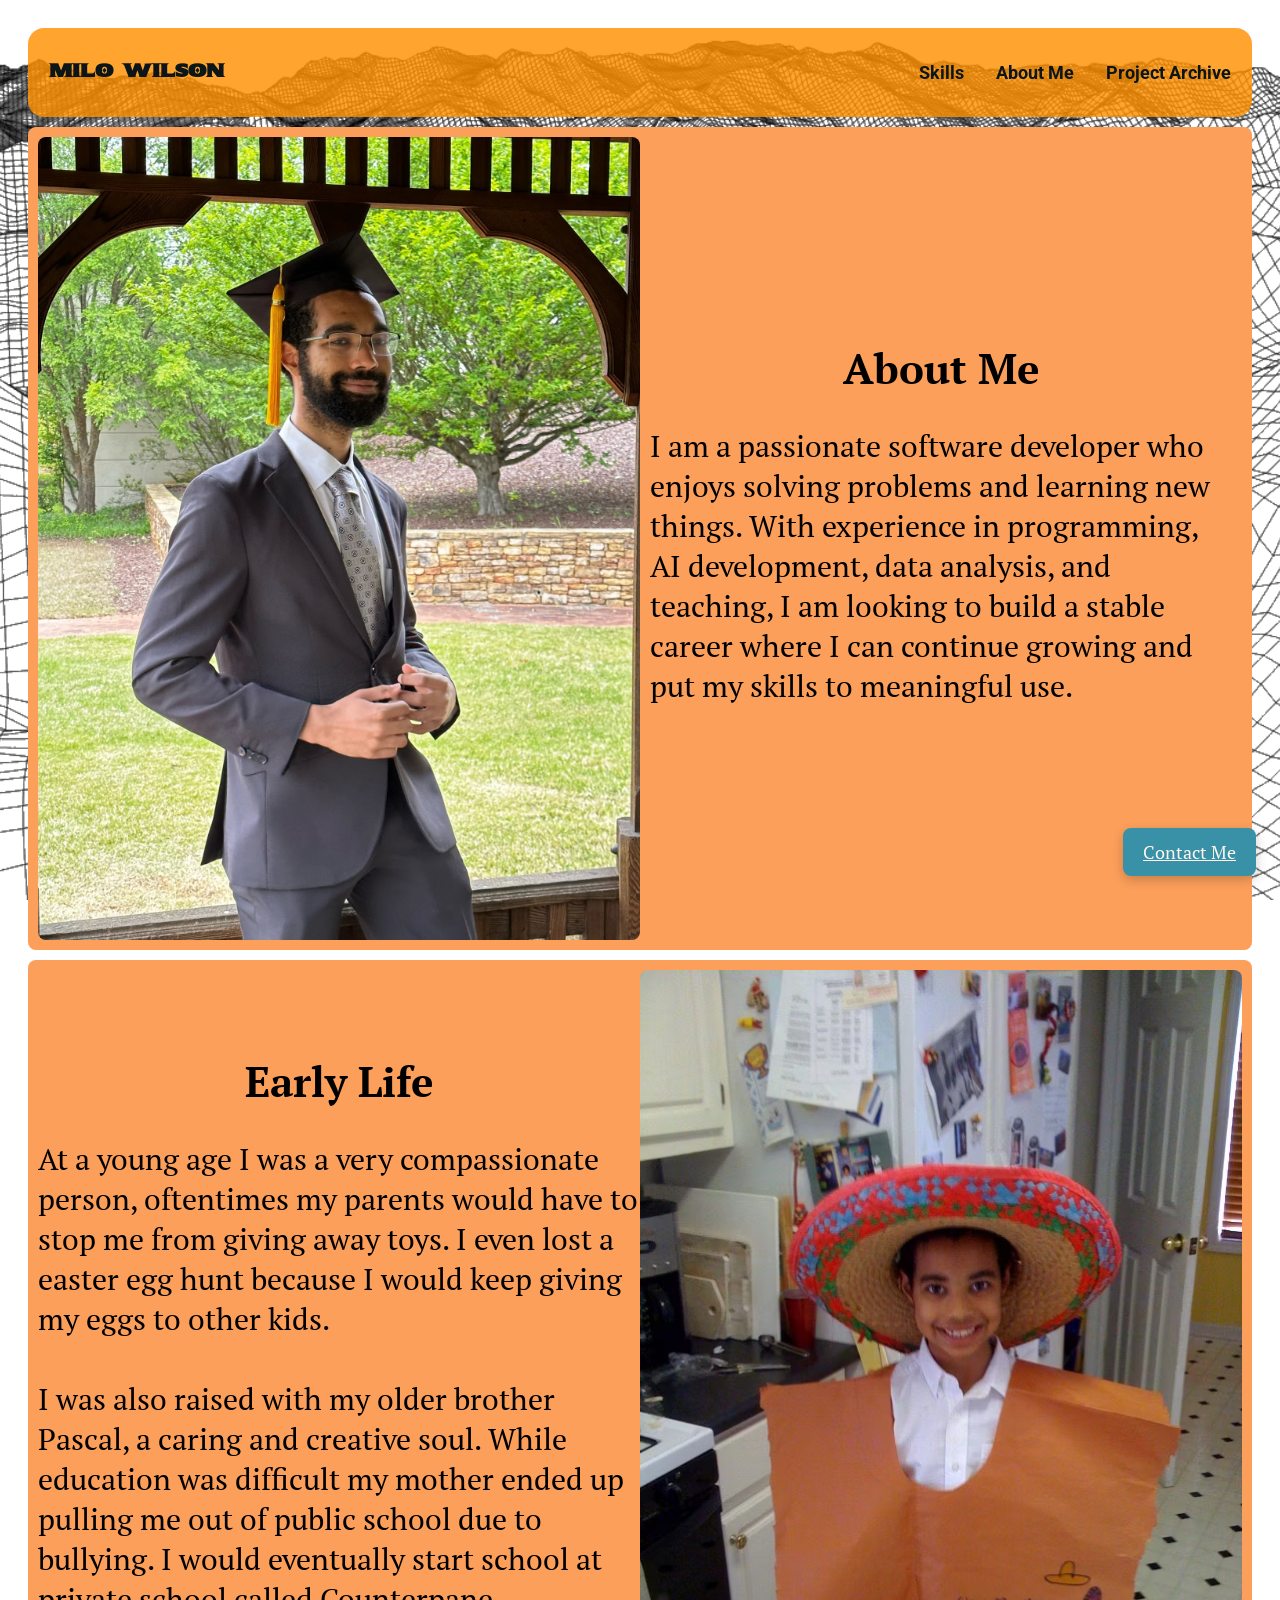
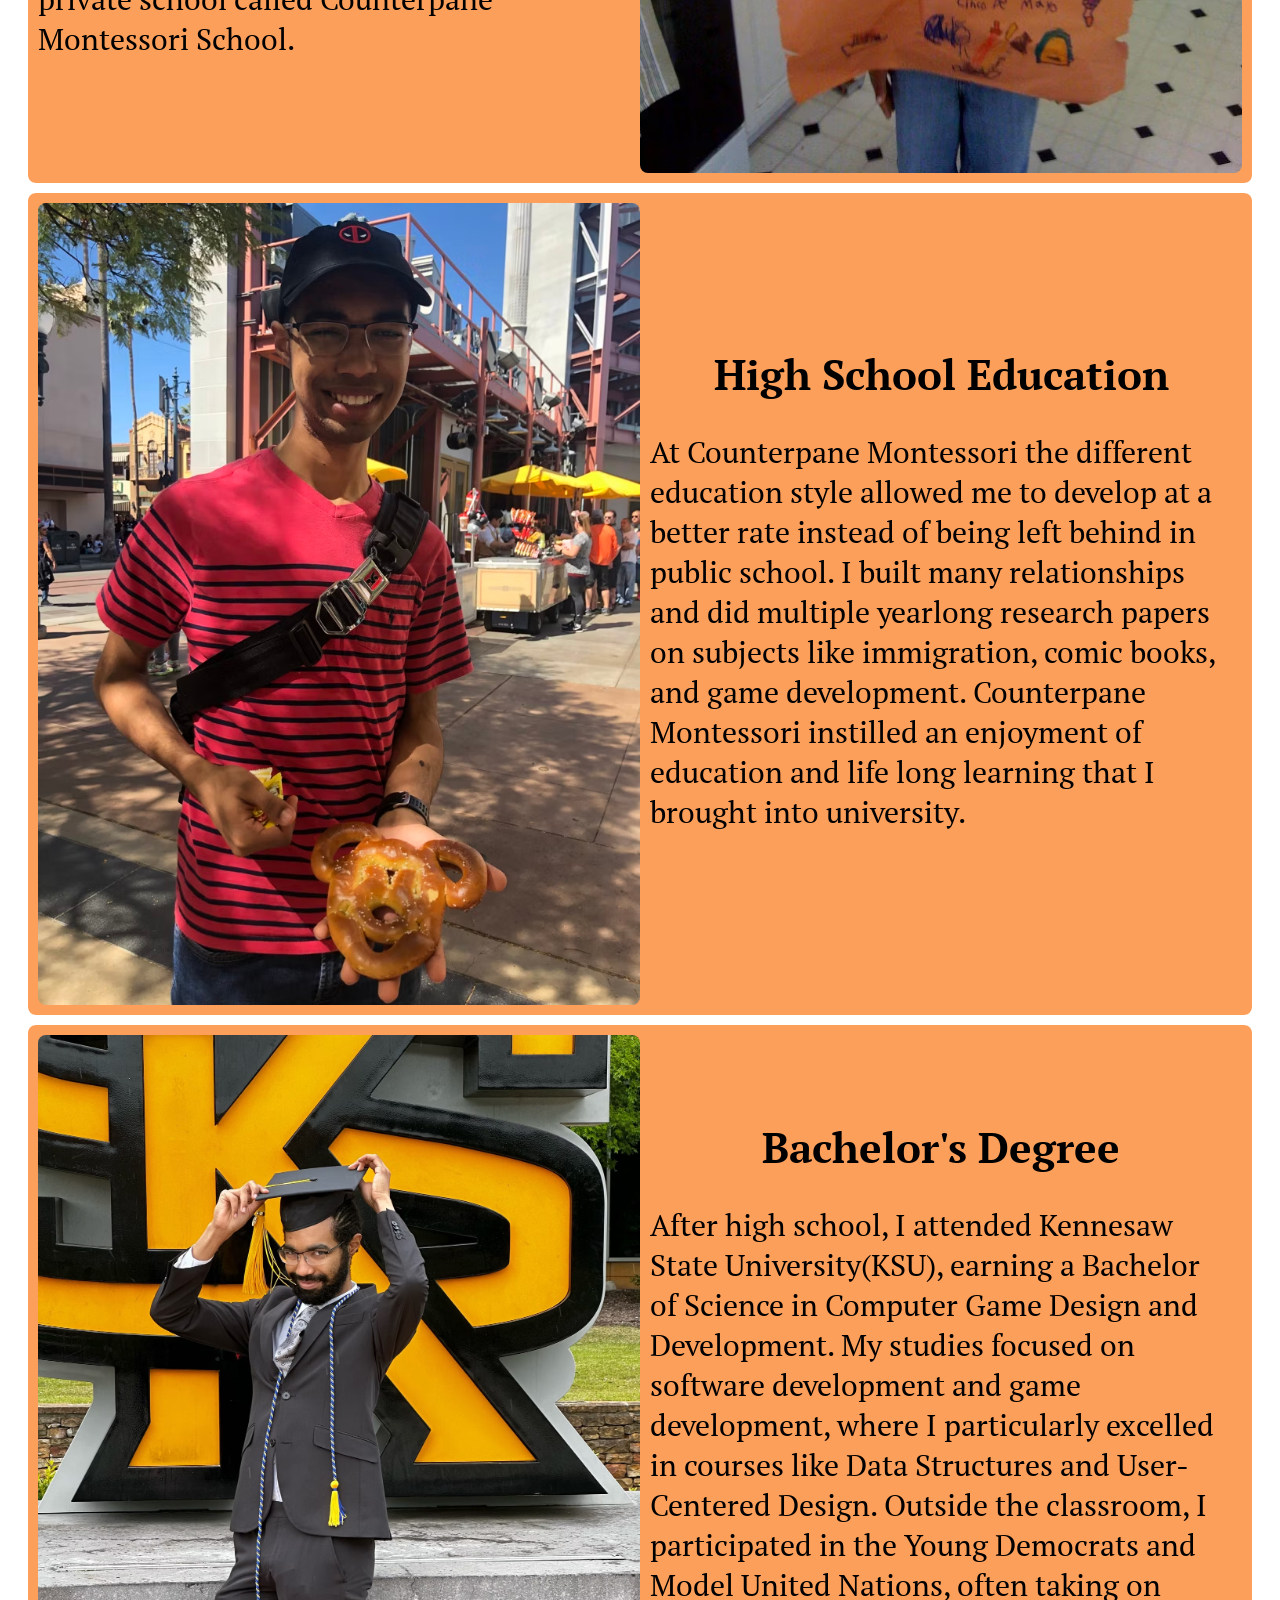
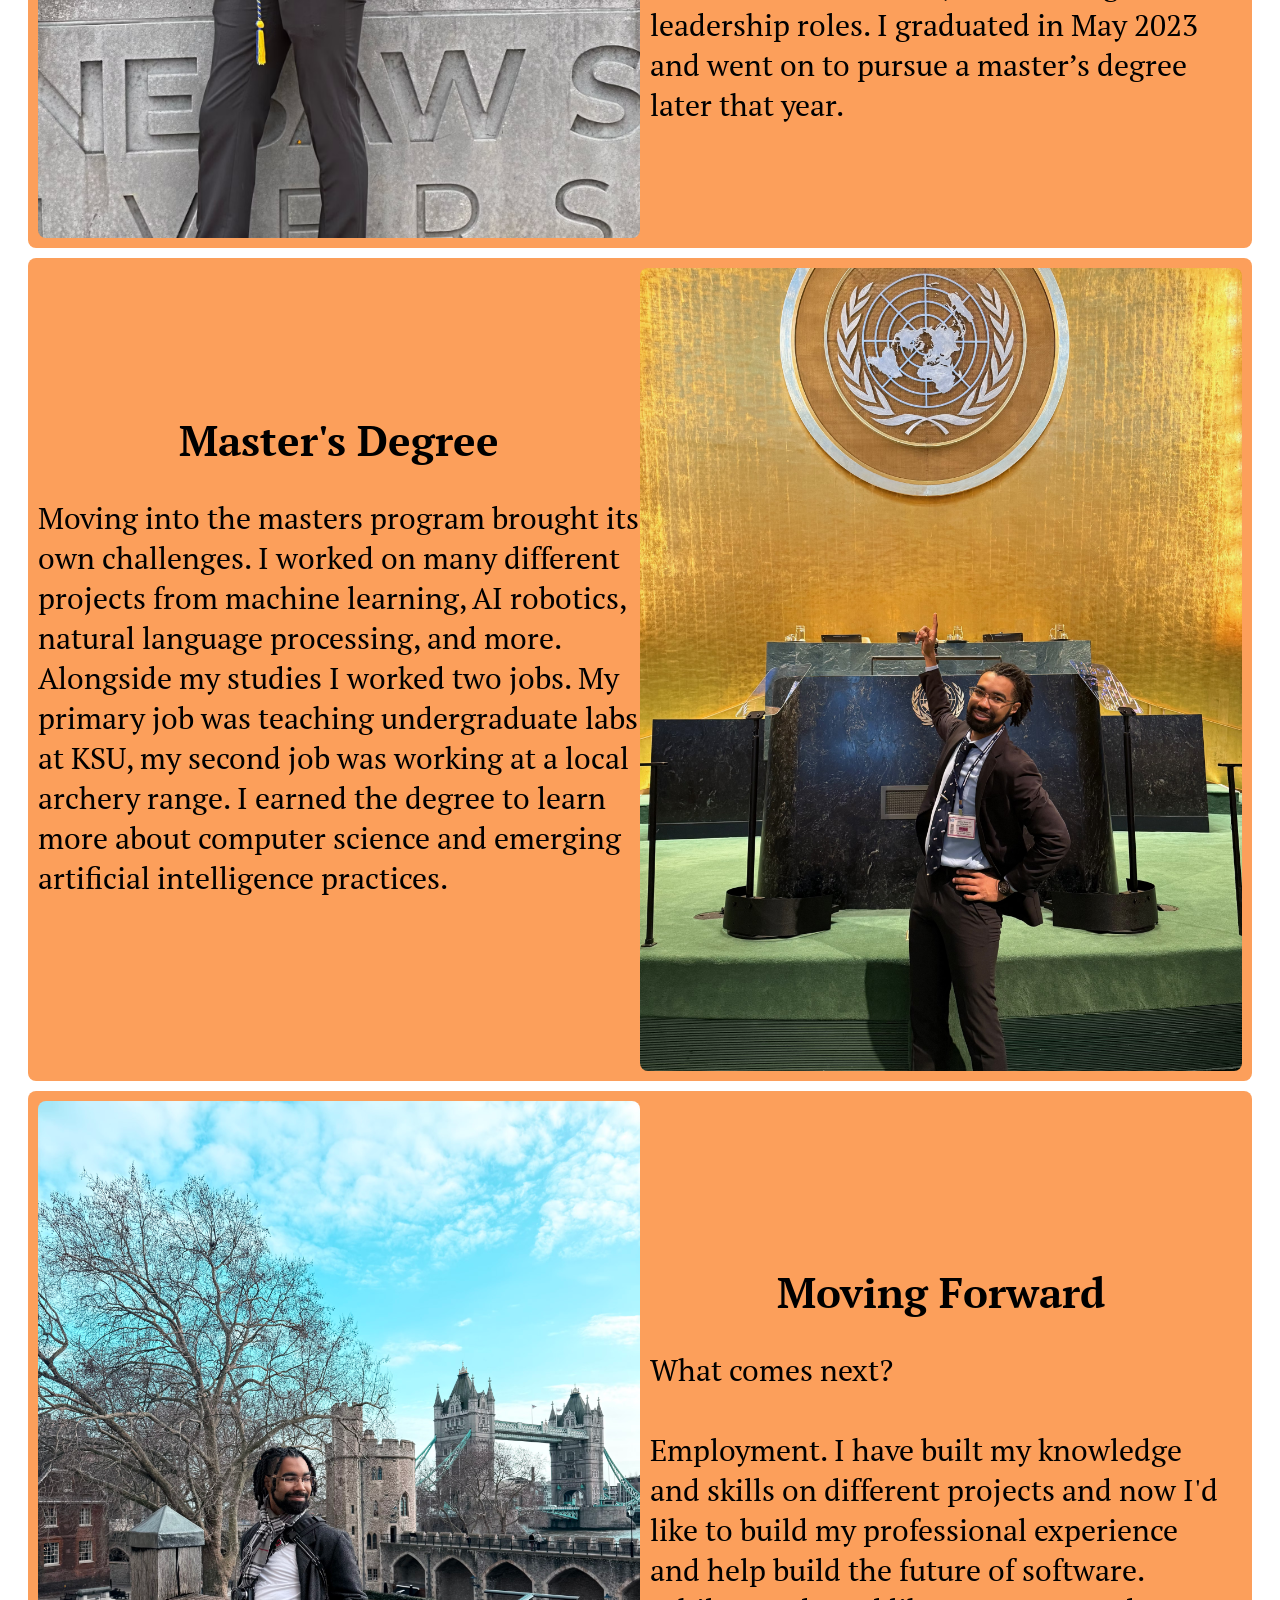
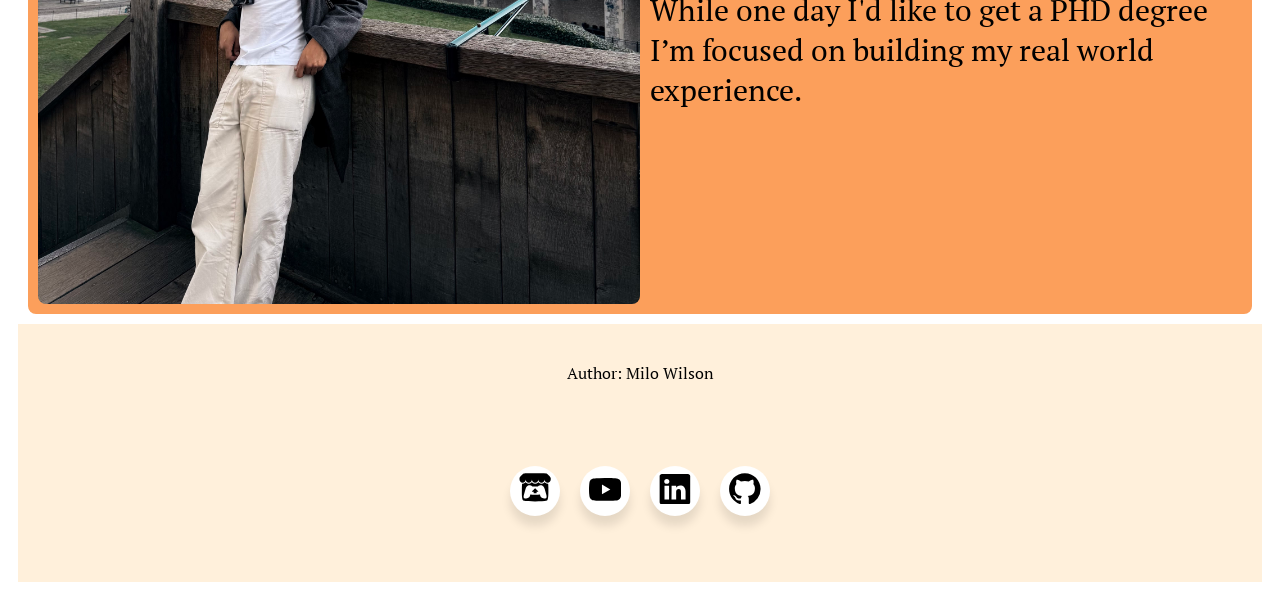
==== commit fde9ec91: "Finished a lot of visual updates. Added Contact Me and Contact me button to all screens. Going to up" ====
--- a/about-me.html
+++ b/about-me.html
@@ -94,66 +94,87 @@
             </div>
         </div>
     </body>
+
+    <!-- Contact Me -->
+    <a href="contact-me.html" class="contact-button">Contact Me</a>
+
     <footer>
         <br>
-        <br>
         <p>Author: Milo Wilson</p>
-        <p>Email me at: <a href="mailto:milodwilson@gmail.com">milodwilson@gmail.com</a></p>
         <ul class="wrapper">
 
-        <!--Itch.io Button-->
-        <li class="icon itchio">
+            <!--Itch.io Button-->
+            <li class="icon itchio">
             <span class="tooltip">itch.io</span>
             <a href="https://milo-wilson.itch.io/" target="_blank" rel="noopener noreferrer">
-            <svg 
+                <svg 
                 height="1.8em"
                 fill="currentColor"
                 viewBox="0 0 48 48"
                 xmlns="http://www.w3.org/2000/svg" 
                 class="itchio" 
-            >
+                >
                 <path 
-                d="M6.7871 2.2575C4.7672 3.4569.7878 8.0286.75 9.2274v1.9846C.75 13.7276 3.1014 15.9386 5.2363 15.9386c2.5635 0 4.6994-2.1245 4.6995-4.6462 0 2.5216 2.0626 4.6462 4.6264 4.6462 2.5639 0 4.5602-2.1245 4.5602-4.6462 0 2.5216 2.1932 4.6462 4.757 4.6462h.0465c2.5639 0 4.7571-2.1245 4.7571-4.6462 0 2.5216 1.9966 4.6462 4.5601 4.6462 2.5638 0 4.6264-2.1245 4.6264-4.6462 0 2.5216 2.1363 4.6462 4.6995 4.6462 2.135 0 4.4863-2.2106 4.4863-4.7266V9.2274c-.0378-1.1991-4.0172-5.771-6.0366-6.9698C34.7412 2.0372 30.3889 1.999 23.9027 2c-6.4862.0007-15.329.1019-17.1161.2575zm12.3032 12.4962a5.2887 5.2887 90 01-.902 1.1616c-.9678.9462-2.2943 1.5328-3.7566 1.5328a5.375 5.375 90 01-3.7646-1.5335c-.3506-.3434-.6171-.7107-.8611-1.1383l-.0011.0007c-.2438.4284-.5836.7954-.9349 1.1392a5.3784 5.3784 90 01-3.7646 1.5324c-.1762 0-.3597-.0487-.508-.0996-.2061 2.146-.293 4.197-.3239 5.6924l-.0004.0085c-.0038.7594-.0075 1.3839-.0114 2.2514.0397 4.5027-.4459 14.5942 1.9854 17.0737 3.7675.8786 10.7002 1.2785 17.6553 1.281h.0011c6.9549-.0024 13.8876-.4026 17.6551-1.281 2.4312-2.4797 1.9457-12.5711 1.9854-17.074-.0042-.8673-.0075-1.4918-.0114-2.2514l-.0007-.0085c-.0306-1.4957-.1175-3.5465-.3237-5.6925-.1483.0509-.3315.0996-.508.0996a5.3784 5.3784 90 01-3.7646-1.5324c-.3514-.3439-.6911-.7107-.9352-1.1392l-.0011-.0007c-.2442.4277-.5106.7952-.8611 1.1383a5.3747 5.3747 90 01-3.7643 1.5334c-1.4621 0-2.7888-.5869-3.7566-1.5329a5.2887 5.2887 90 01-.902-1.1616 5.2822 5.2822 90 01-.8938 1.1616 5.3765 5.3765 90 01-3.765 1.5332c-.0509 0-.1019-.0023-.1528-.0038h-.0014c-.0509.0015-.1019.0038-.1533.0038a5.3765 5.3765 90 01-3.765-1.5329 5.2826 5.2826 90 01-.8938-1.1616zm-3.8661 4.9991-.0004.0019h.0028c1.531.0033 2.8911 0 4.5763 1.8392 1.3263-.1391 2.7123-.2085 4.0993-.2065h.0011c1.3871-.0019 2.773.0674 4.0994.2065 1.6852-1.8394 3.0454-1.8362 4.5763-1.8392h.0027l-.0004-.0019c.7234 0 3.6169 0 5.6332 5.6629L40.3803 33.1842c1.6049 5.7793-.5138 5.9207-3.1567 5.9256-3.9192-.1459-6.0893-2.9921-6.0893-5.8379-2.1695.3555-4.7003.5333-7.2312.5335h-.0011c-2.531 0-5.062-.1779-7.2312-.5335 0 2.8458-2.1703 5.692-6.0893 5.8379-2.6427-.005-4.7612-.1463-3.1565-5.9256L9.5913 25.4159C11.6076 19.7531 14.5012 19.7531 15.2245 19.7531zm8.678 4.4503v.0011c-.0038.0038-4.1258 3.7894-4.867 5.1359l2.6993-.1081v2.3541c0 .1102 1.0832.0653 2.1676.0151h.0011c1.084.0503 2.1674.0951 2.1674-.0151v-2.3541l2.6993.1081c-.7414-1.3465-4.867-5.1359-4.867-5.1359v-.0011l-.0007.0004z"
+                    d="M6.7871 2.2575C4.7672 3.4569.7878 8.0286.75 9.2274v1.9846C.75 13.7276 3.1014 15.9386 5.2363 15.9386c2.5635 0 4.6994-2.1245 4.6995-4.6462 0 2.5216 2.0626 4.6462 4.6264 4.6462 2.5639 0 4.5602-2.1245 4.5602-4.6462 0 2.5216 2.1932 4.6462 4.757 4.6462h.0465c2.5639 0 4.7571-2.1245 4.7571-4.6462 0 2.5216 1.9966 4.6462 4.5601 4.6462 2.5638 0 4.6264-2.1245 4.6264-4.6462 0 2.5216 2.1363 4.6462 4.6995 4.6462 2.135 0 4.4863-2.2106 4.4863-4.7266V9.2274c-.0378-1.1991-4.0172-5.771-6.0366-6.9698C34.7412 2.0372 30.3889 1.999 23.9027 2c-6.4862.0007-15.329.1019-17.1161.2575zm12.3032 12.4962a5.2887 5.2887 90 01-.902 1.1616c-.9678.9462-2.2943 1.5328-3.7566 1.5328a5.375 5.375 90 01-3.7646-1.5335c-.3506-.3434-.6171-.7107-.8611-1.1383l-.0011.0007c-.2438.4284-.5836.7954-.9349 1.1392a5.3784 5.3784 90 01-3.7646 1.5324c-.1762 0-.3597-.0487-.508-.0996-.2061 2.146-.293 4.197-.3239 5.6924l-.0004.0085c-.0038.7594-.0075 1.3839-.0114 2.2514.0397 4.5027-.4459 14.5942 1.9854 17.0737 3.7675.8786 10.7002 1.2785 17.6553 1.281h.0011c6.9549-.0024 13.8876-.4026 17.6551-1.281 2.4312-2.4797 1.9457-12.5711 1.9854-17.074-.0042-.8673-.0075-1.4918-.0114-2.2514l-.0007-.0085c-.0306-1.4957-.1175-3.5465-.3237-5.6925-.1483.0509-.3315.0996-.508.0996a5.3784 5.3784 90 01-3.7646-1.5324c-.3514-.3439-.6911-.7107-.9352-1.1392l-.0011-.0007c-.2442.4277-.5106.7952-.8611 1.1383a5.3747 5.3747 90 01-3.7643 1.5334c-1.4621 0-2.7888-.5869-3.7566-1.5329a5.2887 5.2887 90 01-.902-1.1616 5.2822 5.2822 90 01-.8938 1.1616 5.3765 5.3765 90 01-3.765 1.5332c-.0509 0-.1019-.0023-.1528-.0038h-.0014c-.0509.0015-.1019.0038-.1533.0038a5.3765 5.3765 90 01-3.765-1.5329 5.2826 5.2826 90 01-.8938-1.1616zm-3.8661 4.9991-.0004.0019h.0028c1.531.0033 2.8911 0 4.5763 1.8392 1.3263-.1391 2.7123-.2085 4.0993-.2065h.0011c1.3871-.0019 2.773.0674 4.0994.2065 1.6852-1.8394 3.0454-1.8362 4.5763-1.8392h.0027l-.0004-.0019c.7234 0 3.6169 0 5.6332 5.6629L40.3803 33.1842c1.6049 5.7793-.5138 5.9207-3.1567 5.9256-3.9192-.1459-6.0893-2.9921-6.0893-5.8379-2.1695.3555-4.7003.5333-7.2312.5335h-.0011c-2.531 0-5.062-.1779-7.2312-.5335 0 2.8458-2.1703 5.692-6.0893 5.8379-2.6427-.005-4.7612-.1463-3.1565-5.9256L9.5913 25.4159C11.6076 19.7531 14.5012 19.7531 15.2245 19.7531zm8.678 4.4503v.0011c-.0038.0038-4.1258 3.7894-4.867 5.1359l2.6993-.1081v2.3541c0 .1102 1.0832.0653 2.1676.0151h.0011c1.084.0503 2.1674.0951 2.1674-.0151v-2.3541l2.6993.1081c-.7414-1.3465-4.867-5.1359-4.867-5.1359v-.0011l-.0007.0004z"
                 ></path>
-            </svg>
+                </svg>
             </a>
-        </li>
+            </li>
 
-        <!--YouTube Button-->
-        <li class="icon youtube">
+            <!--YouTube Button-->
+            <li class="icon youtube">
             <span class="tooltip">YouTube</span>
             <a href="https://www.youtube.com/@milodwilson" target="_blank" rel="noopener noreferrer">
-            <svg
+                <svg
                 height="1.8em"
                 fill="currentColor"
                 viewBox="0 0 48 48"
                 xmlns="http://www.w3.org/2000/svg"
                 class="youtube"
-            >
+                >
                 <path
-                d="M24.153 8.997h.267c2.466.009 14.961.099 18.33 1.005a6.03 6.03 90 014.245 4.26c.303 1.14.516 2.649.66 4.206l.03.312.066.78.024.312c.195 2.742.219 5.31.222 5.871v.225c-.003.582-.03 3.324-.246 6.18l-.024.315-.027.312c-.15 1.716-.372 3.42-.705 4.674a6.03 6.03 90 01-4.245 4.26c-3.48.936-16.707 1.002-18.54 1.005h-.426c-.927 0-4.761-.018-8.781-.156l-.51-.018-.261-.012-.513-.021-.513-.021c-3.33-.147-6.501-.384-7.962-.78a6.03 6.03 90 01-4.245-4.257c-.333-1.251-.555-2.958-.705-4.674L.27 32.46l-.024-.312A93 93 90 010 26.04v-.369c.006-.645.03-2.874.192-5.334l.021-.309.009-.156.024-.312.066-.78.03-.312c.144-1.557.357-3.069.66-4.206a6.03 6.03 90 014.245-4.26c1.461-.39 4.632-.63 7.962-.78l.51-.021.516-.018.258-.009.513-.021A300 300 90 0123.574 9zM19.2 18.627v14.454l12.471-7.224z"
+                    d="M24.153 8.997h.267c2.466.009 14.961.099 18.33 1.005a6.03 6.03 90 014.245 4.26c.303 1.14.516 2.649.66 4.206l.03.312.066.78.024.312c.195 2.742.219 5.31.222 5.871v.225c-.003.582-.03 3.324-.246 6.18l-.024.315-.027.312c-.15 1.716-.372 3.42-.705 4.674a6.03 6.03 90 01-4.245 4.26c-3.48.936-16.707 1.002-18.54 1.005h-.426c-.927 0-4.761-.018-8.781-.156l-.51-.018-.261-.012-.513-.021-.513-.021c-3.33-.147-6.501-.384-7.962-.78a6.03 6.03 90 01-4.245-4.257c-.333-1.251-.555-2.958-.705-4.674L.27 32.46l-.024-.312A93 93 90 010 26.04v-.369c.006-.645.03-2.874.192-5.334l.021-.309.009-.156.024-.312.066-.78.03-.312c.144-1.557.357-3.069.66-4.206a6.03 6.03 90 014.245-4.26c1.461-.39 4.632-.63 7.962-.78l.51-.021.516-.018.258-.009.513-.021A300 300 90 0123.574 9zM19.2 18.627v14.454l12.471-7.224z"
                 ></path>
-            </svg>
+                </svg>
             </a>
-        </li>
+            </li>
 
-        <!--Linked In Button-->
-        <li class="icon linkedin">
+            <!--Linked In Button-->
+            <li class="icon linkedin">
             <span class="tooltip">LinkedIn</span>
             <a href="https://www.linkedin.com/in/milo-wilson-0049b21b9/" target="_blank" rel="noopener noreferrer">
-            <svg
+                <svg
                 xmlns="http://www.w3.org/2000/svg"
-                height="1.2em"
+                height="1.8em"
                 fill="currentColor"
                 class="bi bi-linkedin"
                 viewBox="0 0 48 48"
-            >
+                >
                 <path
-                d="M1 6.4137C1 4.5281 2.5669 3 4.5001 3h40.6608C47.0941 3 48.661 4.5281 48.661 6.4137v40.8335c0 1.8856-1.5669 3.4137-3.5001 3.4137H4.5001C2.5669 50.661 1 49.1328 1 47.2472zm14.7243 36.4845V21.3763H8.5721v21.5219zm-3.5746-24.462c2.4933 0 4.0452-1.6503 4.0452-3.7176-.0447-2.112-1.549-3.7176-3.9976-3.7176S8.1491 12.6096 8.1491 14.7186c0 2.0673 1.552 3.7176 3.9529 3.7176zm14.62 24.462V30.8787c0-.6434.0477-1.2868.2383-1.7456.5153-1.2839 1.692-2.6154 3.6699-2.6154 2.5886 0 3.6222 1.972 3.6222 4.8674v11.5131h7.1521V30.554c0-6.613-3.5269-9.6871-8.2334-9.6871-3.795 0-5.4959 2.0852-6.4491 3.5537v.0745h-.0477l.0477-.0745V21.3763h-7.1491c.0894 2.0196 0 21.5219 0 21.5219z"
+                    d="M.95 6.093C.95 4.3017 2.4386 2.85 4.2751 2.85h38.6278C44.7394 2.85 46.2279 4.3017 46.2279 6.093v38.7918c0 1.7913-1.4886 3.243-3.3251 3.243H4.2751C2.4386 48.1279.95 46.6762.95 44.8848zm13.9881 34.6603V20.3075H8.1435v20.4458zm-3.3959-23.2389c2.3686 0 3.8429-1.5678 3.8429-3.5317-.0425-2.0064-1.4715-3.5317-3.7977-3.5317S7.7416 11.9791 7.7416 13.9827c0 1.9639 1.4744 3.5317 3.7553 3.5317zm13.889 23.2389V29.3348c0-.6112.0453-1.2225.2264-1.6583.4895-1.2197 1.6074-2.4846 3.4864-2.4846 2.4592 0 3.4411 1.8734 3.4411 4.624v10.9374h6.7945V29.0263c0-6.2824-3.3506-9.2027-7.8217-9.2027-3.6052 0-5.2211 1.9809-6.1266 3.376v.0708h-.0453l.0453-.0708V20.3075h-6.7916c.0849 1.9186 0 20.4458 0 20.4458z"
                 ></path>
-            </svg>
+                </svg>
             </a>
-        </li>
+            </li>
+
+            <!--GitHub Button-->
+            <li class="icon github">
+            <span class="tooltip">GitHub</span>
+            <a href="https://github.com/M-d-Wilson" target="_blank" rel="noopener noreferrer">
+                <svg
+                xmlns="http://www.w3.org/2000/svg"
+                height="1.8em"
+                fill="currentColor"
+                class="github"
+                viewBox="0 0 48 48"
+                >
+                <path
+                    d="M23.4706 2C10.5584 2 .1 12.4584.1 25.3706c0 10.3415 6.6898 19.0762 15.9796 22.1728 1.1685.2045 1.6067-.4967 1.6067-1.1101 0-.5551-.0293-2.3955-.0293-4.3528-5.8719 1.0809-7.3909-1.4315-7.8583-2.7461-.263-.6719-1.4022-2.7461-2.3955-3.3011-.8179-.4382-1.9865-1.5191-.0293-1.5483 1.8404-.0293 3.155 1.6943 3.5932 2.3955 2.1034 3.5348 5.4629 2.5415 6.8067 1.928.2045-1.5191.8179-2.5415 1.4899-3.1258-5.1999-.5842-10.6336-2.6-10.6336-11.5392 0-2.5415.9056-4.6449 2.3955-6.2808-.2337-.5842-1.0516-2.9798.2337-6.1932 0 0 1.9573-.6135 6.4269 2.3955 1.8696-.5258 3.8561-.7888 5.8426-.7888s3.973.263 5.8426.7888c4.4697-3.0382 6.4269-2.3955 6.4269-2.3955 1.2853 3.2135.4674 5.6089.2337 6.1932 1.4899 1.6359 2.3955 3.71 2.3955 6.2808 0 8.9685-5.4629 10.9549-10.6628 11.5392.8472.7304 1.5775 2.1326 1.5775 4.3235 0 3.1258-.0293 5.6382-.0293 6.4269 0 .6135.4382 1.3438 1.6067 1.1101A23.3997 23.3997 90 0046.8411 25.3706c0-12.9122-10.4584-23.3706-23.3706-23.3706"
+                ></path>
+                </svg>
+            </a>
+            </li>
+
         </ul>
     </footer>
 </html>
--- a/about-me.css
+++ b/about-me.css
@@ -161,25 +161,42 @@
     color: inherit;
   }
   .header h2 {
+    position: relative;
     float: right;
     font-family: "Roboto", sans-serif;
     color: #0c1618ff;
     text-align: center;
     padding: 14px 16px;
-    text-decoration: none;
     font-size: 18px;
-  }
-  .header h2:hover {
-    background-color: #ff0022c7;
-    color: black;
-  }
-  .header h2.active {
-    background-color: #ff002250;
-    color: #0c1618ff;
+
+    background: transparent;
+    border-radius: 30px;
+    overflow: hidden;
+    z-index: 1;
+  }
+  .header h2::before {
+      content: "";
+      position: absolute;
+      width: 0;
+      height: 0;
+      background: rgb(255, 75, 75);
+      border-radius: 16px;
+
+      left: 50%;
+      top: 50%;
+      transform: translate(-50%, -50%);
+
+      transition: width 0.4s ease, height 0.4s ease;
+
+      z-index: -1;
+  }
+  .header h2:hover::before {
+      width: 300px;
+      height: 300px;
   }
   .header a, a:visited, a:hover, a:focus, a:active {
-    color: inherit;
-    text-decoration: none;
+      color: inherit;
+      text-decoration: none;
   }
 
 /*Sets anything labled "body" to have that background color*/
@@ -302,4 +319,28 @@
   .wrapper .icon a:active {
     color: inherit;
   }
-  +  
+/* --------- Contact me button --------- */
+.contact-button {
+  position: fixed;
+  right: 24px;
+  bottom: 24px;
+  z-index: 1000;
+  padding: 12px 20px;
+  background: #3891A6;
+  color: seashell;
+  border-radius: 8px;
+  font-size: 18px;
+  box-shadow: 0 4px 12px rgba(0, 0, 0, 0.2);
+}
+  .contact-button:hover {
+      background: #54B500;
+      animation: hop 0.4s ease;
+
+  }
+  .contact-button a{
+      color: inherit;
+      text-decoration: none;
+      display: block;
+      
+  }
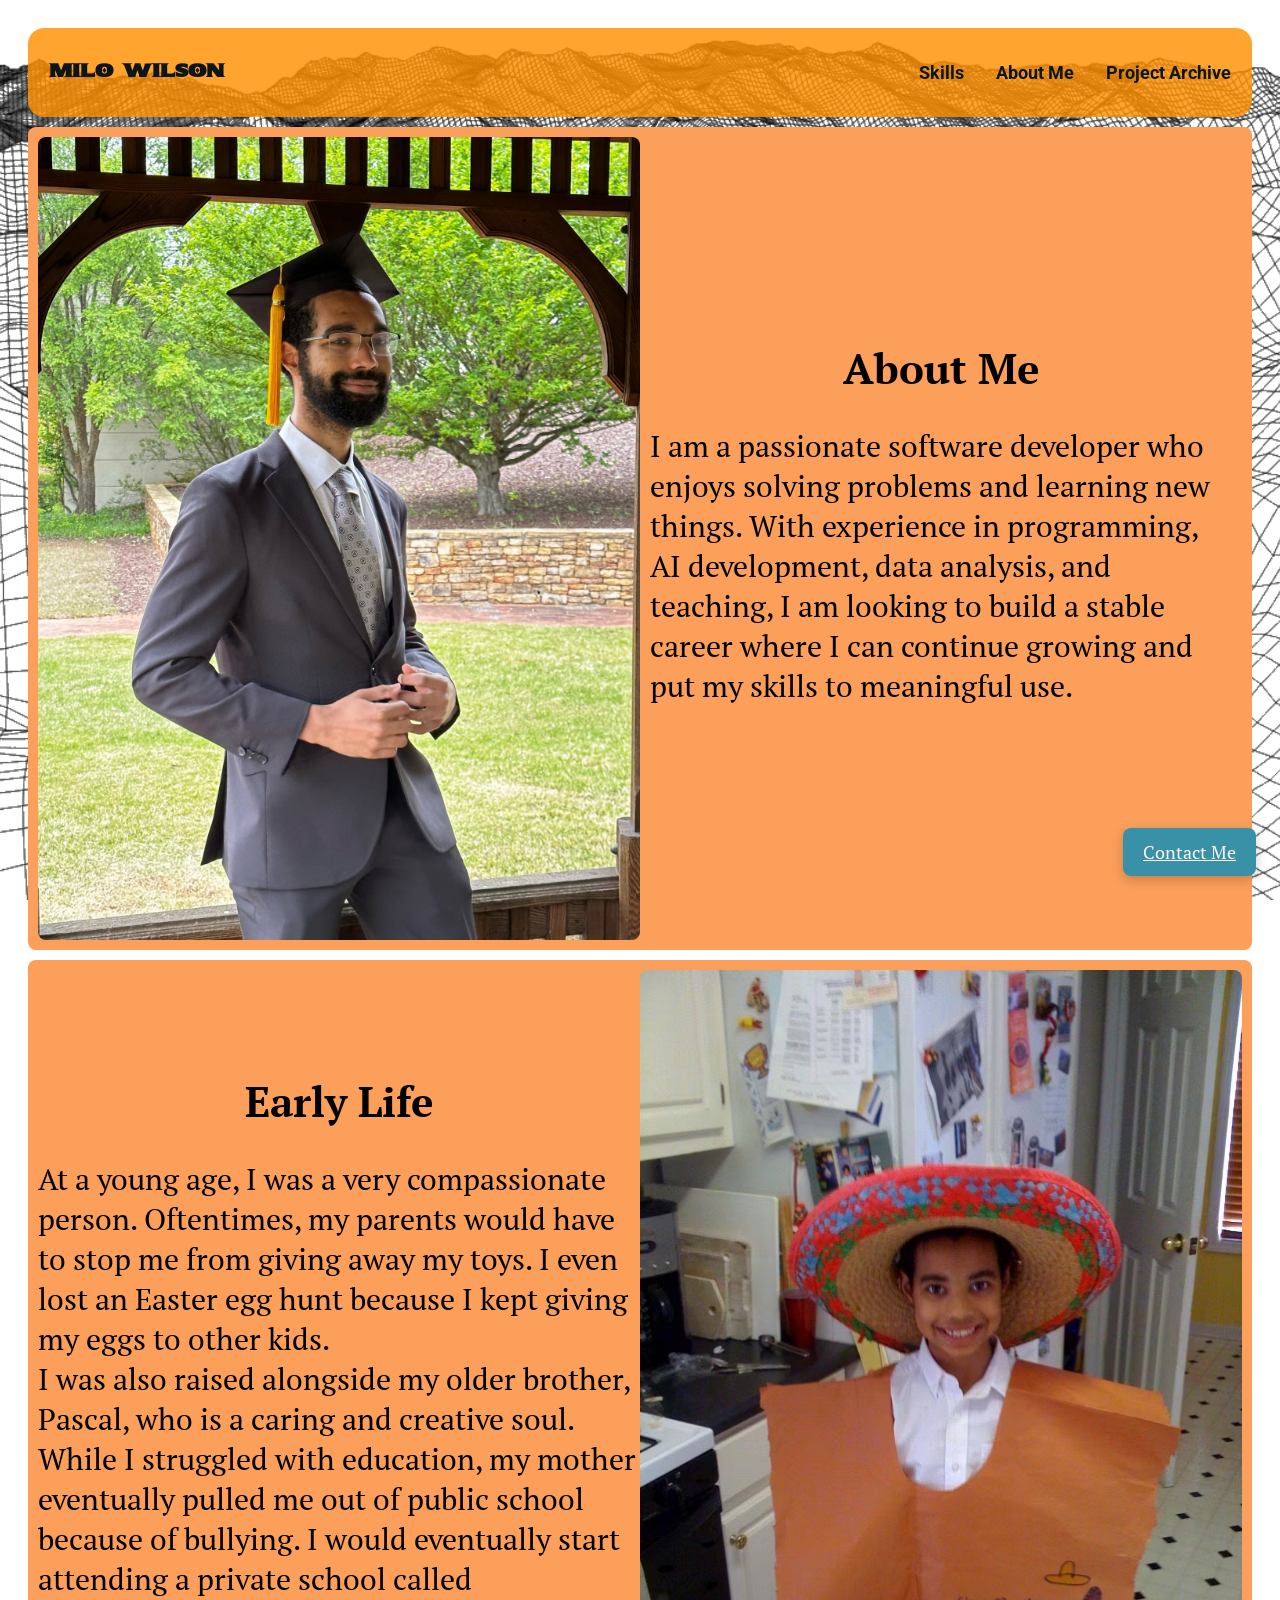
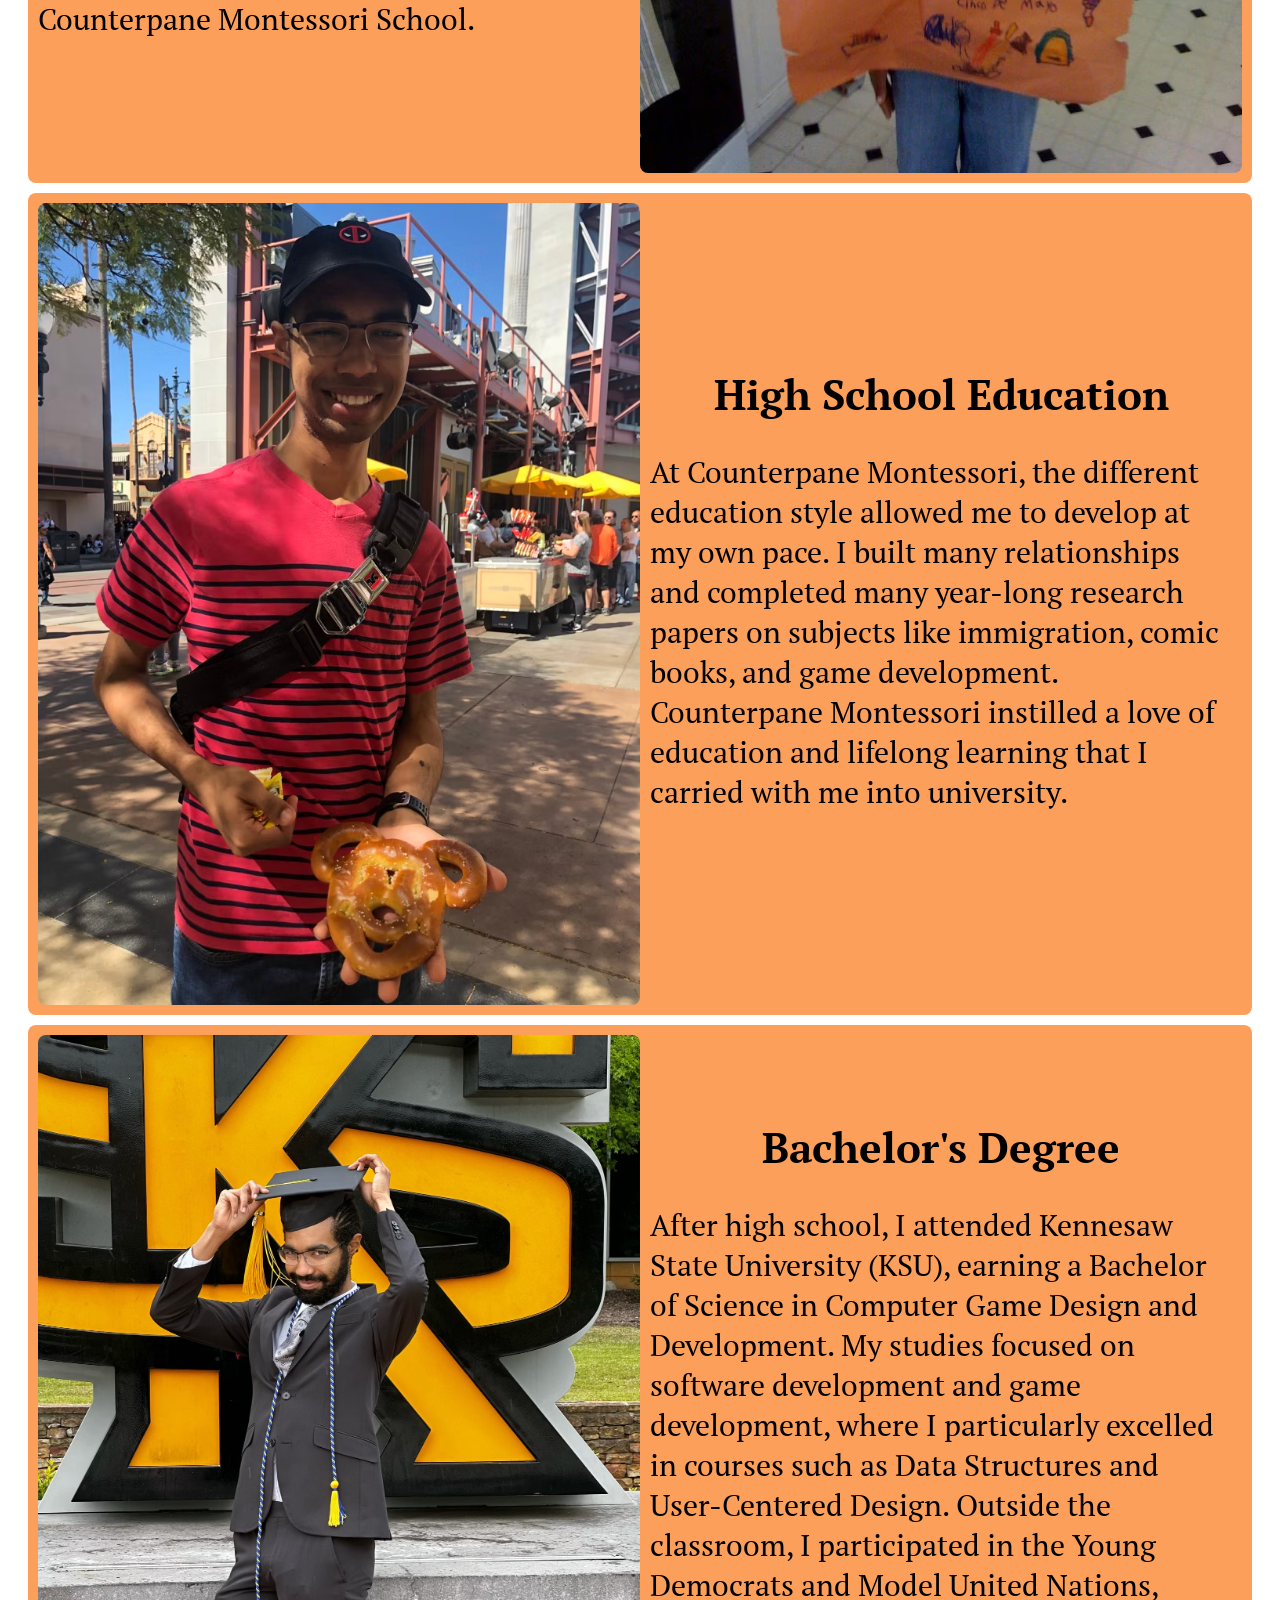
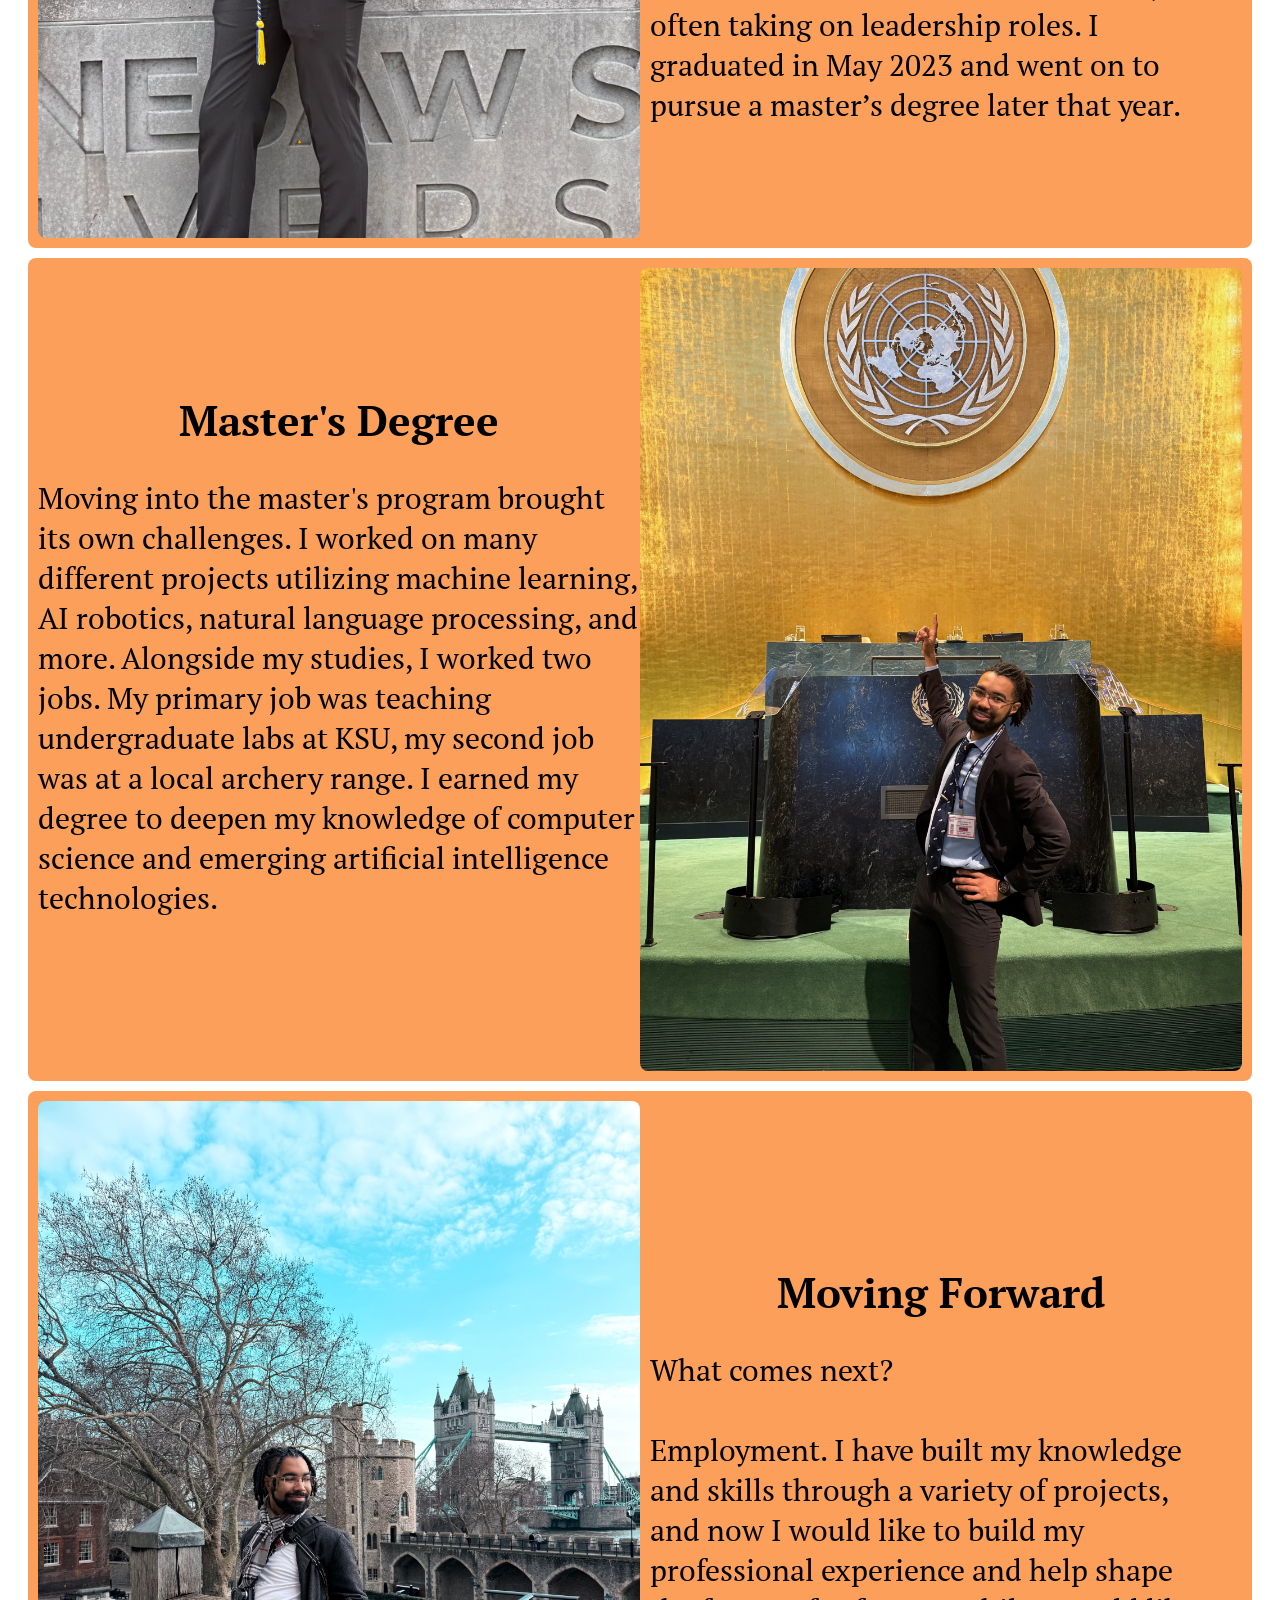
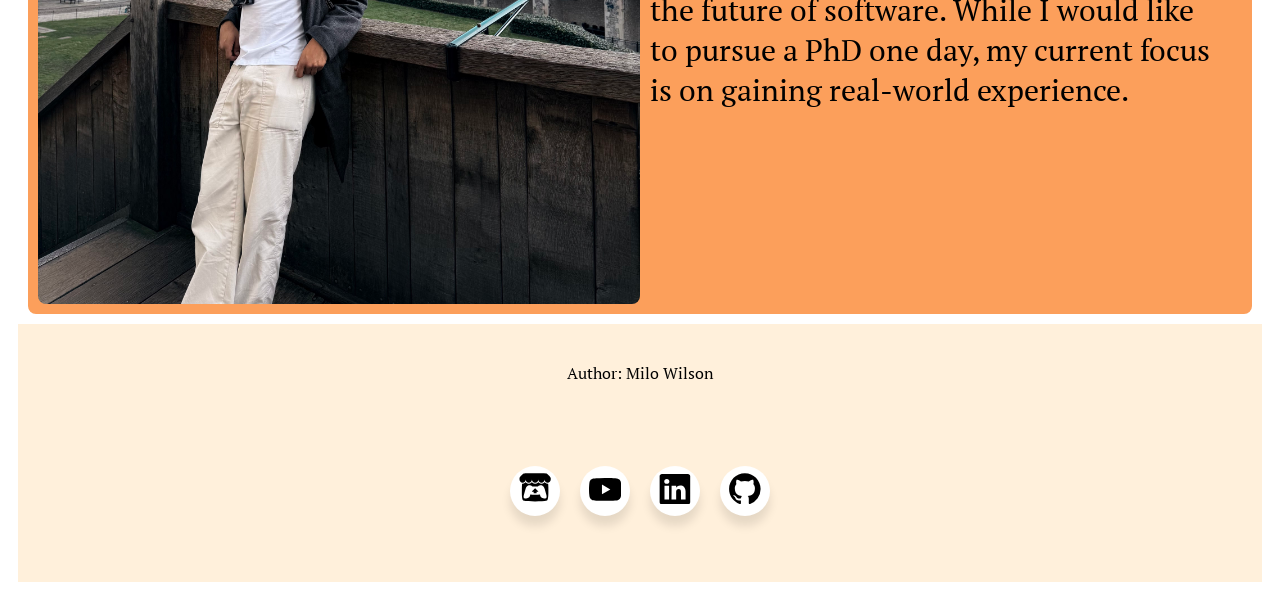
==== commit a837e559: "Edited spelling and grammar" ====
--- a/about-me.html
+++ b/about-me.html
@@ -34,7 +34,9 @@
             <div class="leftheadlinebox">
                 <h1>Early Life</h1>
                 <p>
-                    At a young age I was a very compassionate person, oftentimes my parents would have to stop me from giving away toys. I even lost a easter egg hunt because I would keep giving my eggs to other kids. <br><br>I was also raised with my older brother Pascal, a caring and creative soul. While education was difficult my mother ended up pulling me out of public school due to bullying. I would eventually start school at private school called Counterpane Montessori School.
+                    At a young age, I was a very compassionate person. Oftentimes, my parents would have to stop me from giving away my toys. I even lost an Easter egg hunt because I kept giving my eggs to other kids.
+                    <br>
+                    I was also raised alongside my older brother, Pascal, who is a caring and creative soul. While I struggled with education, my mother eventually pulled me out of public school because of bullying. I would eventually start attending a private school called Counterpane Montessori School.
                 </p>
             </div>
             <div class="rightheadlinebox">
@@ -50,7 +52,7 @@
             <div class="rightheadlinebox">
                 <h1>High School Education</h1>
                 <p>
-                    At Counterpane Montessori the different education style allowed me to develop at a better rate instead of being left behind in public school. I built many relationships and did multiple yearlong research papers on subjects like immigration, comic books, and game development. Counterpane Montessori instilled an enjoyment of education and life long learning that I brought into university.
+                    At Counterpane Montessori, the different education style allowed me to develop at my own pace. I built many relationships and completed many year-long research papers on subjects like immigration, comic books, and game development. Counterpane Montessori instilled a love of education and lifelong learning that I carried with me into university.
                 </p>
             </div>
         </div>
@@ -63,7 +65,7 @@
             <div class="rightheadlinebox">
                 <h1>Bachelor's Degree</h1>
                 <p>
-                    After high school, I attended Kennesaw State University(KSU), earning a Bachelor of Science in Computer Game Design and Development. My studies focused on software development and game development, where I particularly excelled in courses like Data Structures and User-Centered Design. Outside the classroom, I participated in the Young Democrats and Model United Nations, often taking on leadership roles. I graduated in May 2023 and went on to pursue a master’s degree later that year.
+                    After high school, I attended Kennesaw State University (KSU), earning a Bachelor of Science in Computer Game Design and Development. My studies focused on software development and game development, where I particularly excelled in courses such as Data Structures and User-Centered Design. Outside the classroom, I participated in the Young Democrats and Model United Nations, often taking on leadership roles. I graduated in May 2023 and went on to pursue a master’s degree later that year.
                 </p>
             </div>
         </div>
@@ -73,7 +75,7 @@
             <div class="leftheadlinebox">
                 <h1>Master's Degree</h1>
                 <p>
-                    Moving into the masters program brought its own challenges. I worked on many different projects from machine learning, AI robotics, natural language processing, and more. Alongside my studies I worked two jobs. My primary job was teaching undergraduate labs at KSU, my second job was working at a local archery range. I earned the degree to learn more about computer science and emerging artificial intelligence practices.
+                    Moving into the master's program brought its own challenges. I worked on many different projects utilizing machine learning, AI robotics, natural language processing, and more. Alongside my studies, I worked two jobs. My primary job was teaching undergraduate labs at KSU, my second job was at a local archery range. I earned my degree to deepen my knowledge of computer science and emerging artificial intelligence technologies.
                 </p>
             </div>
             <div class="rightheadlinebox">
@@ -89,7 +91,10 @@
             <div class="rightheadlinebox">
                 <h1>Moving Forward</h1>
                 <p>
-                    What comes next?<br><br>Employment. I have built my knowledge and skills on different projects and now I'd like to build my professional experience and help build the future of software. While one day I'd like to get a PHD degree I’m focused on building my real world experience.
+                    What comes next?
+                    <br>
+                    <br>
+                    Employment. I have built my knowledge and skills through a variety of projects, and now I would like to build my professional experience and help shape the future of software. While I would like to pursue a PhD one day, my current focus is on gaining real-world experience.
                 </p>
             </div>
         </div>
